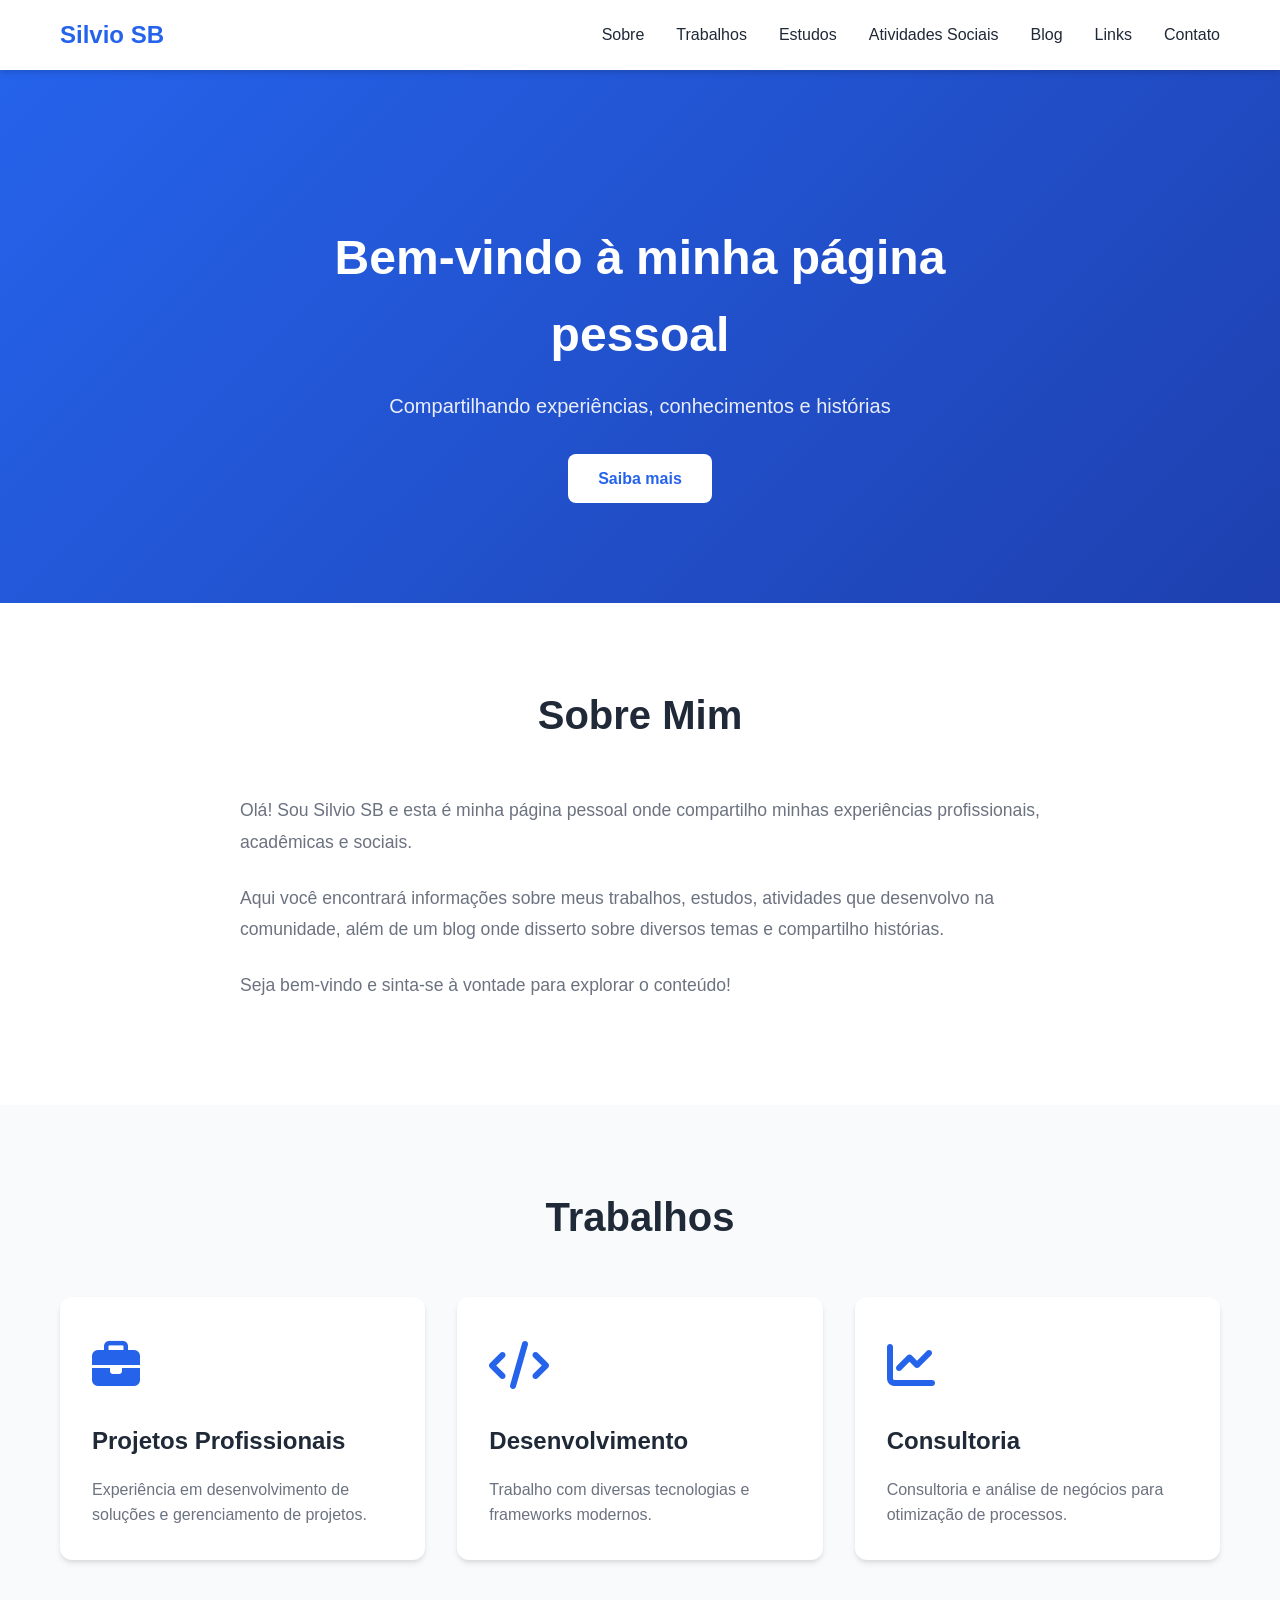
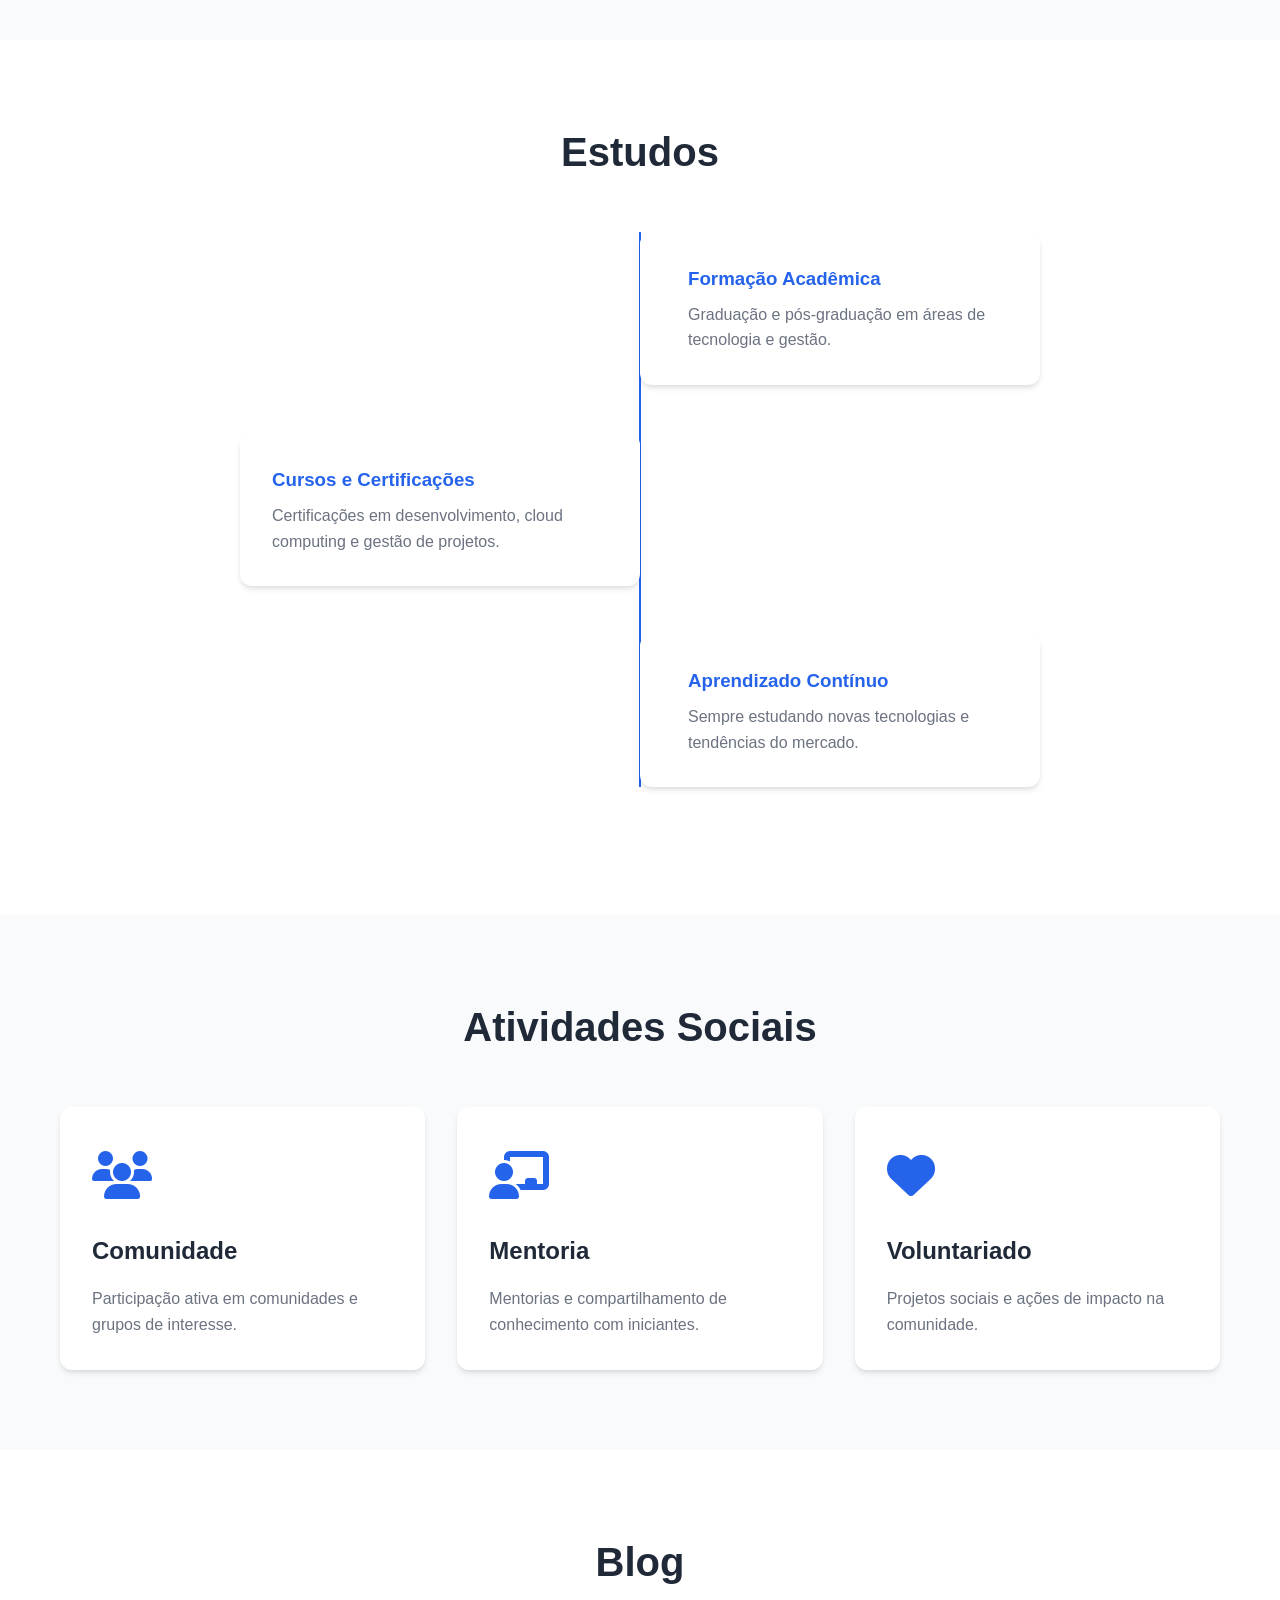
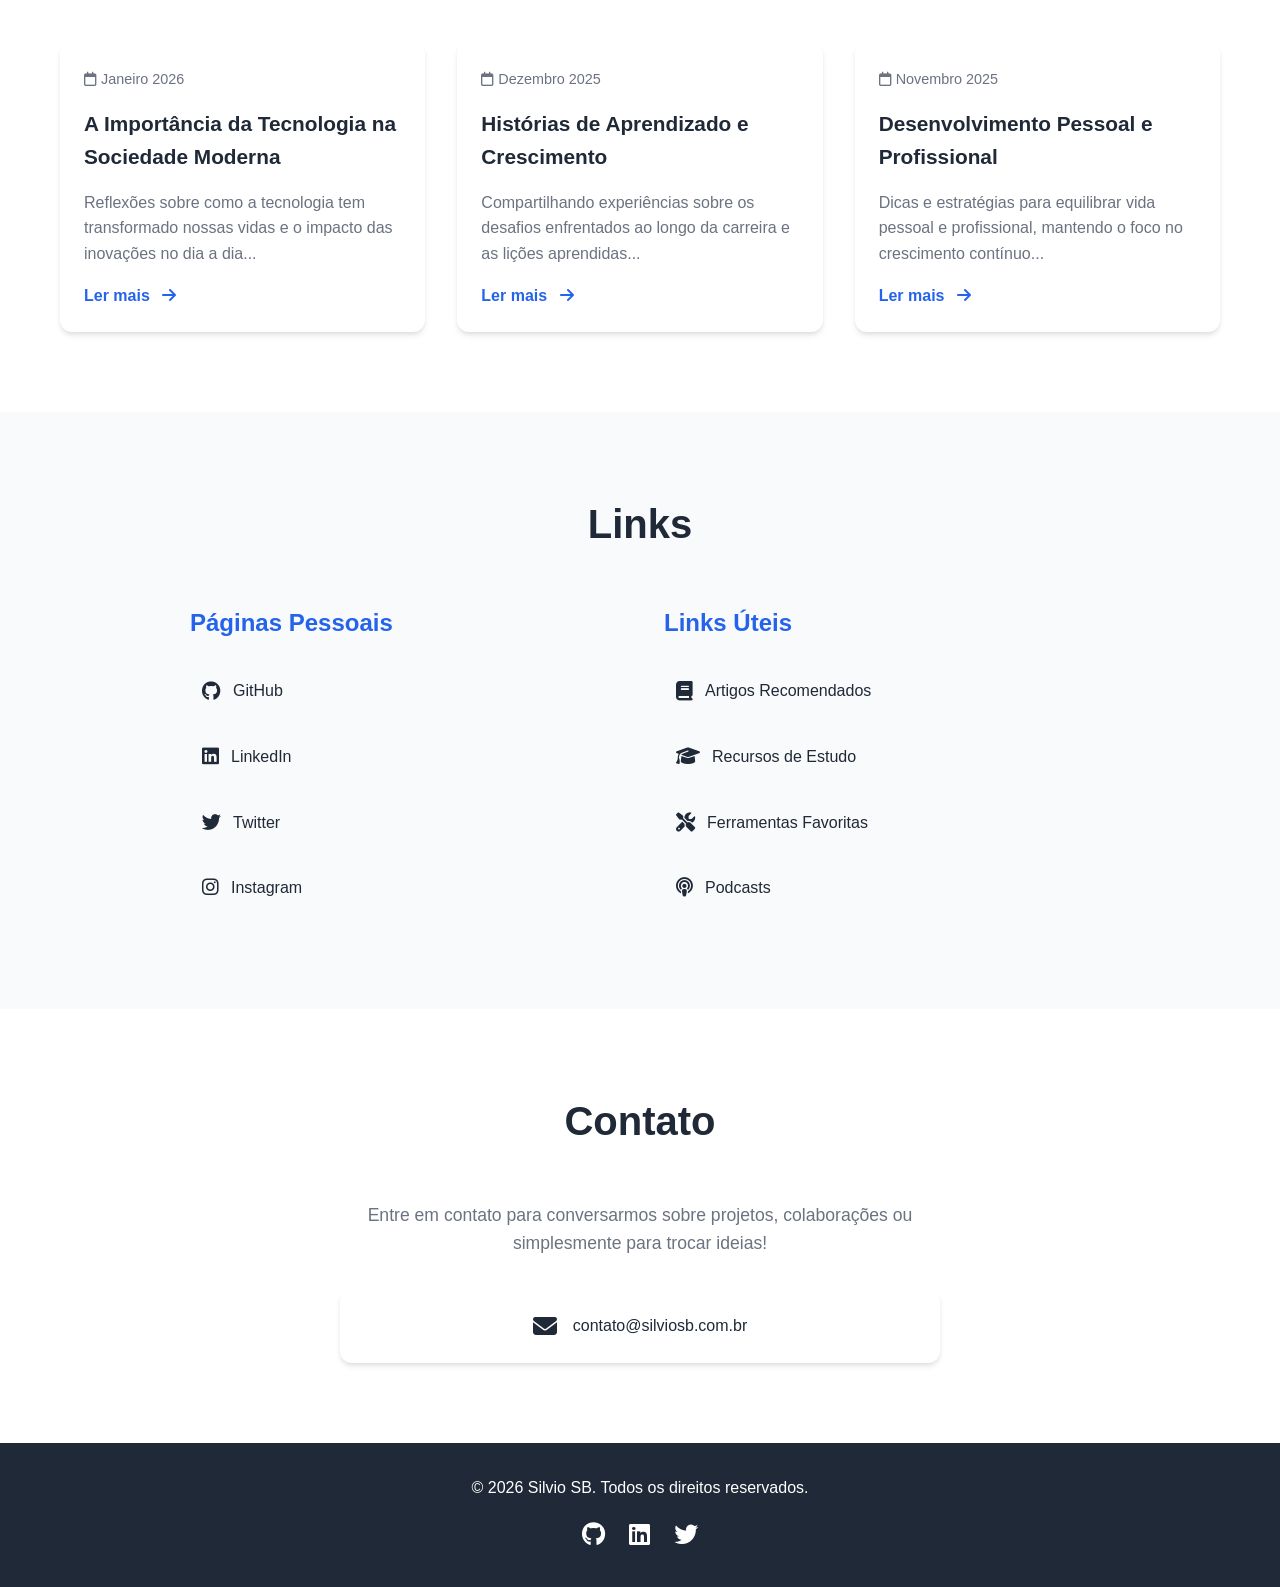
==== index.html @ 18fbdfe6 "Create personal website with blog section Co-authored-by: Silviosb88 <223560048+Silviosb88@users.nor" ====
<!DOCTYPE html>
<html lang="pt-BR">
<head>
    <meta charset="UTF-8">
    <meta name="viewport" content="width=device-width, initial-scale=1.0">
    <meta name="description" content="Página pessoal de Silvio SB - Trabalhos, Estudos, Atividades Sociais e Blog">
    <meta name="author" content="Silvio SB">
    <title>Silvio SB - Página Pessoal</title>
    <link rel="stylesheet" href="styles.css">
    <link rel="stylesheet" href="https://cdnjs.cloudflare.com/ajax/libs/font-awesome/6.4.0/css/all.min.css">
</head>
<body>
    <!-- Navigation -->
    <nav class="navbar">
        <div class="nav-container">
            <a href="#" class="nav-logo">Silvio SB</a>
            <ul class="nav-menu">
                <li class="nav-item"><a href="#sobre" class="nav-link">Sobre</a></li>
                <li class="nav-item"><a href="#trabalhos" class="nav-link">Trabalhos</a></li>
                <li class="nav-item"><a href="#estudos" class="nav-link">Estudos</a></li>
                <li class="nav-item"><a href="#atividades" class="nav-link">Atividades Sociais</a></li>
                <li class="nav-item"><a href="#blog" class="nav-link">Blog</a></li>
                <li class="nav-item"><a href="#links" class="nav-link">Links</a></li>
                <li class="nav-item"><a href="#contato" class="nav-link">Contato</a></li>
            </ul>
            <div class="hamburger">
                <span class="bar"></span>
                <span class="bar"></span>
                <span class="bar"></span>
            </div>
        </div>
    </nav>

    <!-- Hero Section -->
    <section class="hero">
        <div class="hero-content">
            <h1 class="hero-title">Bem-vindo à minha página pessoal</h1>
            <p class="hero-subtitle">Compartilhando experiências, conhecimentos e histórias</p>
            <a href="#sobre" class="btn-primary">Saiba mais</a>
        </div>
    </section>

    <!-- About Section -->
    <section id="sobre" class="section">
        <div class="container">
            <h2 class="section-title">Sobre Mim</h2>
            <div class="about-content">
                <div class="about-text">
                    <p>Olá! Sou Silvio SB e esta é minha página pessoal onde compartilho minhas experiências profissionais, acadêmicas e sociais.</p>
                    <p>Aqui você encontrará informações sobre meus trabalhos, estudos, atividades que desenvolvo na comunidade, além de um blog onde disserto sobre diversos temas e compartilho histórias.</p>
                    <p>Seja bem-vindo e sinta-se à vontade para explorar o conteúdo!</p>
                </div>
            </div>
        </div>
    </section>

    <!-- Work Section -->
    <section id="trabalhos" class="section section-alt">
        <div class="container">
            <h2 class="section-title">Trabalhos</h2>
            <div class="cards-grid">
                <div class="card">
                    <div class="card-icon">
                        <i class="fas fa-briefcase"></i>
                    </div>
                    <h3 class="card-title">Projetos Profissionais</h3>
                    <p class="card-text">Experiência em desenvolvimento de soluções e gerenciamento de projetos.</p>
                </div>
                <div class="card">
                    <div class="card-icon">
                        <i class="fas fa-code"></i>
                    </div>
                    <h3 class="card-title">Desenvolvimento</h3>
                    <p class="card-text">Trabalho com diversas tecnologias e frameworks modernos.</p>
                </div>
                <div class="card">
                    <div class="card-icon">
                        <i class="fas fa-chart-line"></i>
                    </div>
                    <h3 class="card-title">Consultoria</h3>
                    <p class="card-text">Consultoria e análise de negócios para otimização de processos.</p>
                </div>
            </div>
        </div>
    </section>

    <!-- Studies Section -->
    <section id="estudos" class="section">
        <div class="container">
            <h2 class="section-title">Estudos</h2>
            <div class="timeline">
                <div class="timeline-item">
                    <div class="timeline-content">
                        <h3>Formação Acadêmica</h3>
                        <p>Graduação e pós-graduação em áreas de tecnologia e gestão.</p>
                    </div>
                </div>
                <div class="timeline-item">
                    <div class="timeline-content">
                        <h3>Cursos e Certificações</h3>
                        <p>Certificações em desenvolvimento, cloud computing e gestão de projetos.</p>
                    </div>
                </div>
                <div class="timeline-item">
                    <div class="timeline-content">
                        <h3>Aprendizado Contínuo</h3>
                        <p>Sempre estudando novas tecnologias e tendências do mercado.</p>
                    </div>
                </div>
            </div>
        </div>
    </section>

    <!-- Social Activities Section -->
    <section id="atividades" class="section section-alt">
        <div class="container">
            <h2 class="section-title">Atividades Sociais</h2>
            <div class="cards-grid">
                <div class="card">
                    <div class="card-icon">
                        <i class="fas fa-users"></i>
                    </div>
                    <h3 class="card-title">Comunidade</h3>
                    <p class="card-text">Participação ativa em comunidades e grupos de interesse.</p>
                </div>
                <div class="card">
                    <div class="card-icon">
                        <i class="fas fa-chalkboard-teacher"></i>
                    </div>
                    <h3 class="card-title">Mentoria</h3>
                    <p class="card-text">Mentorias e compartilhamento de conhecimento com iniciantes.</p>
                </div>
                <div class="card">
                    <div class="card-icon">
                        <i class="fas fa-heart"></i>
                    </div>
                    <h3 class="card-title">Voluntariado</h3>
                    <p class="card-text">Projetos sociais e ações de impacto na comunidade.</p>
                </div>
            </div>
        </div>
    </section>

    <!-- Blog Section -->
    <section id="blog" class="section">
        <div class="container">
            <h2 class="section-title">Blog</h2>
            <div class="blog-grid">
                <article class="blog-card">
                    <div class="blog-card-header">
                        <span class="blog-date"><i class="far fa-calendar"></i> Janeiro 2026</span>
                    </div>
                    <h3 class="blog-card-title">A Importância da Tecnologia na Sociedade Moderna</h3>
                    <p class="blog-card-excerpt">Reflexões sobre como a tecnologia tem transformado nossas vidas e o impacto das inovações no dia a dia...</p>
                    <a href="#" class="blog-read-more">Ler mais <i class="fas fa-arrow-right"></i></a>
                </article>
                <article class="blog-card">
                    <div class="blog-card-header">
                        <span class="blog-date"><i class="far fa-calendar"></i> Dezembro 2025</span>
                    </div>
                    <h3 class="blog-card-title">Histórias de Aprendizado e Crescimento</h3>
                    <p class="blog-card-excerpt">Compartilhando experiências sobre os desafios enfrentados ao longo da carreira e as lições aprendidas...</p>
                    <a href="#" class="blog-read-more">Ler mais <i class="fas fa-arrow-right"></i></a>
                </article>
                <article class="blog-card">
                    <div class="blog-card-header">
                        <span class="blog-date"><i class="far fa-calendar"></i> Novembro 2025</span>
                    </div>
                    <h3 class="blog-card-title">Desenvolvimento Pessoal e Profissional</h3>
                    <p class="blog-card-excerpt">Dicas e estratégias para equilibrar vida pessoal e profissional, mantendo o foco no crescimento contínuo...</p>
                    <a href="#" class="blog-read-more">Ler mais <i class="fas fa-arrow-right"></i></a>
                </article>
            </div>
        </div>
    </section>

    <!-- Links Section -->
    <section id="links" class="section section-alt">
        <div class="container">
            <h2 class="section-title">Links</h2>
            <div class="links-container">
                <div class="links-group">
                    <h3 class="links-group-title">Páginas Pessoais</h3>
                    <ul class="links-list">
                        <li><a href="#" target="_blank"><i class="fab fa-github"></i> GitHub</a></li>
                        <li><a href="#" target="_blank"><i class="fab fa-linkedin"></i> LinkedIn</a></li>
                        <li><a href="#" target="_blank"><i class="fab fa-twitter"></i> Twitter</a></li>
                        <li><a href="#" target="_blank"><i class="fab fa-instagram"></i> Instagram</a></li>
                    </ul>
                </div>
                <div class="links-group">
                    <h3 class="links-group-title">Links Úteis</h3>
                    <ul class="links-list">
                        <li><a href="#" target="_blank"><i class="fas fa-book"></i> Artigos Recomendados</a></li>
                        <li><a href="#" target="_blank"><i class="fas fa-graduation-cap"></i> Recursos de Estudo</a></li>
                        <li><a href="#" target="_blank"><i class="fas fa-tools"></i> Ferramentas Favoritas</a></li>
                        <li><a href="#" target="_blank"><i class="fas fa-podcast"></i> Podcasts</a></li>
                    </ul>
                </div>
            </div>
        </div>
    </section>

    <!-- Contact Section -->
    <section id="contato" class="section">
        <div class="container">
            <h2 class="section-title">Contato</h2>
            <div class="contact-content">
                <p>Entre em contato para conversarmos sobre projetos, colaborações ou simplesmente para trocar ideias!</p>
                <div class="contact-methods">
                    <a href="mailto:contato@silviosb.com.br" class="contact-method">
                        <i class="fas fa-envelope"></i>
                        <span>contato@silviosb.com.br</span>
                    </a>
                </div>
            </div>
        </div>
    </section>

    <!-- Footer -->
    <footer class="footer">
        <div class="container">
            <div class="footer-content">
                <p>&copy; 2026 Silvio SB. Todos os direitos reservados.</p>
                <div class="social-links">
                    <a href="#" aria-label="GitHub"><i class="fab fa-github"></i></a>
                    <a href="#" aria-label="LinkedIn"><i class="fab fa-linkedin"></i></a>
                    <a href="#" aria-label="Twitter"><i class="fab fa-twitter"></i></a>
                </div>
            </div>
        </div>
    </footer>

    <script src="script.js"></script>
</body>
</html>
---- styles.css ----
/* Reset and Base Styles */
* {
    margin: 0;
    padding: 0;
    box-sizing: border-box;
}

:root {
    --primary-color: #2563eb;
    --secondary-color: #1e40af;
    --text-color: #1f2937;
    --text-light: #6b7280;
    --bg-color: #ffffff;
    --bg-alt: #f9fafb;
    --border-color: #e5e7eb;
    --shadow: 0 4px 6px -1px rgba(0, 0, 0, 0.1), 0 2px 4px -1px rgba(0, 0, 0, 0.06);
    --shadow-lg: 0 10px 15px -3px rgba(0, 0, 0, 0.1), 0 4px 6px -2px rgba(0, 0, 0, 0.05);
}

html {
    scroll-behavior: smooth;
}

body {
    font-family: -apple-system, BlinkMacSystemFont, 'Segoe UI', Roboto, 'Helvetica Neue', Arial, sans-serif;
    line-height: 1.6;
    color: var(--text-color);
    background-color: var(--bg-color);
}

.container {
    max-width: 1200px;
    margin: 0 auto;
    padding: 0 20px;
}

/* Navigation */
.navbar {
    background-color: var(--bg-color);
    box-shadow: var(--shadow);
    position: fixed;
    width: 100%;
    top: 0;
    z-index: 1000;
}

.nav-container {
    max-width: 1200px;
    margin: 0 auto;
    padding: 0 20px;
    display: flex;
    justify-content: space-between;
    align-items: center;
    height: 70px;
}

.nav-logo {
    font-size: 1.5rem;
    font-weight: bold;
    color: var(--primary-color);
    text-decoration: none;
}

.nav-menu {
    display: flex;
    list-style: none;
    gap: 2rem;
}

.nav-link {
    color: var(--text-color);
    text-decoration: none;
    font-weight: 500;
    transition: color 0.3s ease;
}

.nav-link:hover {
    color: var(--primary-color);
}

.hamburger {
    display: none;
    flex-direction: column;
    cursor: pointer;
}

.bar {
    width: 25px;
    height: 3px;
    background-color: var(--text-color);
    margin: 3px 0;
    transition: 0.3s;
}

/* Hero Section */
.hero {
    background: linear-gradient(135deg, var(--primary-color) 0%, var(--secondary-color) 100%);
    color: white;
    padding: 150px 20px 100px;
    text-align: center;
    margin-top: 70px;
}

.hero-content {
    max-width: 800px;
    margin: 0 auto;
}

.hero-title {
    font-size: 3rem;
    margin-bottom: 1rem;
    font-weight: 700;
}

.hero-subtitle {
    font-size: 1.25rem;
    margin-bottom: 2rem;
    opacity: 0.9;
}

.btn-primary {
    display: inline-block;
    padding: 12px 30px;
    background-color: white;
    color: var(--primary-color);
    text-decoration: none;
    border-radius: 8px;
    font-weight: 600;
    transition: transform 0.3s ease, box-shadow 0.3s ease;
}

.btn-primary:hover {
    transform: translateY(-2px);
    box-shadow: var(--shadow-lg);
}

/* Section Styles */
.section {
    padding: 80px 20px;
}

.section-alt {
    background-color: var(--bg-alt);
}

.section-title {
    font-size: 2.5rem;
    text-align: center;
    margin-bottom: 3rem;
    color: var(--text-color);
}

/* About Section */
.about-content {
    max-width: 800px;
    margin: 0 auto;
}

.about-text p {
    font-size: 1.1rem;
    margin-bottom: 1.5rem;
    line-height: 1.8;
    color: var(--text-light);
}

/* Cards Grid */
.cards-grid {
    display: grid;
    grid-template-columns: repeat(auto-fit, minmax(300px, 1fr));
    gap: 2rem;
    margin-top: 2rem;
}

.card {
    background: white;
    padding: 2rem;
    border-radius: 12px;
    box-shadow: var(--shadow);
    transition: transform 0.3s ease, box-shadow 0.3s ease;
}

.card:hover {
    transform: translateY(-5px);
    box-shadow: var(--shadow-lg);
}

.card-icon {
    font-size: 3rem;
    color: var(--primary-color);
    margin-bottom: 1rem;
}

.card-title {
    font-size: 1.5rem;
    margin-bottom: 1rem;
    color: var(--text-color);
}

.card-text {
    color: var(--text-light);
    line-height: 1.6;
}

/* Timeline */
.timeline {
    max-width: 800px;
    margin: 0 auto;
    position: relative;
}

.timeline::before {
    content: '';
    position: absolute;
    left: 50%;
    transform: translateX(-50%);
    width: 2px;
    height: 100%;
    background-color: var(--primary-color);
}

.timeline-item {
    margin-bottom: 3rem;
    position: relative;
}

.timeline-content {
    background: white;
    padding: 2rem;
    border-radius: 12px;
    box-shadow: var(--shadow);
    margin-left: 50%;
    padding-left: 3rem;
}

.timeline-item:nth-child(even) .timeline-content {
    margin-left: 0;
    margin-right: 50%;
    padding-left: 2rem;
    padding-right: 3rem;
}

.timeline-content h3 {
    color: var(--primary-color);
    margin-bottom: 0.5rem;
}

.timeline-content p {
    color: var(--text-light);
}

/* Blog Section */
.blog-grid {
    display: grid;
    grid-template-columns: repeat(auto-fit, minmax(320px, 1fr));
    gap: 2rem;
    margin-top: 2rem;
}

.blog-card {
    background: white;
    border-radius: 12px;
    box-shadow: var(--shadow);
    overflow: hidden;
    transition: transform 0.3s ease, box-shadow 0.3s ease;
}

.blog-card:hover {
    transform: translateY(-5px);
    box-shadow: var(--shadow-lg);
}

.blog-card-header {
    padding: 1.5rem 1.5rem 0;
}

.blog-date {
    color: var(--text-light);
    font-size: 0.9rem;
}

.blog-card-title {
    padding: 1rem 1.5rem 0;
    color: var(--text-color);
    font-size: 1.3rem;
}

.blog-card-excerpt {
    padding: 1rem 1.5rem;
    color: var(--text-light);
    line-height: 1.6;
}

.blog-read-more {
    display: inline-block;
    padding: 0 1.5rem 1.5rem;
    color: var(--primary-color);
    text-decoration: none;
    font-weight: 600;
    transition: gap 0.3s ease;
}

.blog-read-more:hover {
    gap: 0.5rem;
}

.blog-read-more i {
    margin-left: 0.5rem;
    transition: margin-left 0.3s ease;
}

.blog-read-more:hover i {
    margin-left: 1rem;
}

/* Links Section */
.links-container {
    display: grid;
    grid-template-columns: repeat(auto-fit, minmax(300px, 1fr));
    gap: 3rem;
    max-width: 900px;
    margin: 0 auto;
}

.links-group-title {
    color: var(--primary-color);
    margin-bottom: 1.5rem;
    font-size: 1.5rem;
}

.links-list {
    list-style: none;
}

.links-list li {
    margin-bottom: 1rem;
}

.links-list a {
    color: var(--text-color);
    text-decoration: none;
    display: flex;
    align-items: center;
    gap: 0.75rem;
    padding: 0.75rem;
    border-radius: 8px;
    transition: background-color 0.3s ease, color 0.3s ease;
}

.links-list a:hover {
    background-color: var(--bg-alt);
    color: var(--primary-color);
}

.links-list i {
    font-size: 1.2rem;
}

/* Contact Section */
.contact-content {
    max-width: 600px;
    margin: 0 auto;
    text-align: center;
}

.contact-content p {
    font-size: 1.1rem;
    color: var(--text-light);
    margin-bottom: 2rem;
}

.contact-methods {
    display: flex;
    flex-direction: column;
    gap: 1rem;
}

.contact-method {
    display: flex;
    align-items: center;
    justify-content: center;
    gap: 1rem;
    padding: 1.5rem;
    background: white;
    border-radius: 12px;
    box-shadow: var(--shadow);
    text-decoration: none;
    color: var(--text-color);
    transition: transform 0.3s ease, box-shadow 0.3s ease;
}

.contact-method:hover {
    transform: translateY(-3px);
    box-shadow: var(--shadow-lg);
    color: var(--primary-color);
}

.contact-method i {
    font-size: 1.5rem;
}

/* Footer */
.footer {
    background-color: var(--text-color);
    color: white;
    padding: 2rem 20px;
    text-align: center;
}

.footer-content {
    max-width: 1200px;
    margin: 0 auto;
}

.footer-content p {
    margin-bottom: 1rem;
}

.social-links {
    display: flex;
    justify-content: center;
    gap: 1.5rem;
}

.social-links a {
    color: white;
    font-size: 1.5rem;
    transition: color 0.3s ease, transform 0.3s ease;
}

.social-links a:hover {
    color: var(--primary-color);
    transform: scale(1.2);
}

/* Responsive Design */
@media (max-width: 768px) {
    .hamburger {
        display: flex;
    }

    .nav-menu {
        position: fixed;
        left: -100%;
        top: 70px;
        flex-direction: column;
        background-color: var(--bg-color);
        width: 100%;
        text-align: center;
        transition: 0.3s;
        box-shadow: var(--shadow);
        padding: 2rem 0;
    }

    .nav-menu.active {
        left: 0;
    }

    .hero-title {
        font-size: 2rem;
    }

    .hero-subtitle {
        font-size: 1rem;
    }

    .section-title {
        font-size: 2rem;
    }

    .timeline::before {
        left: 0;
    }

    .timeline-content {
        margin-left: 2rem;
        padding-left: 2rem;
    }

    .timeline-item:nth-child(even) .timeline-content {
        margin-left: 2rem;
        margin-right: 0;
        padding-left: 2rem;
        padding-right: 2rem;
    }

    .cards-grid {
        grid-template-columns: 1fr;
    }

    .blog-grid {
        grid-template-columns: 1fr;
    }
}

@media (max-width: 480px) {
    .hero {
        padding: 120px 20px 80px;
    }

    .section {
        padding: 60px 20px;
    }
}
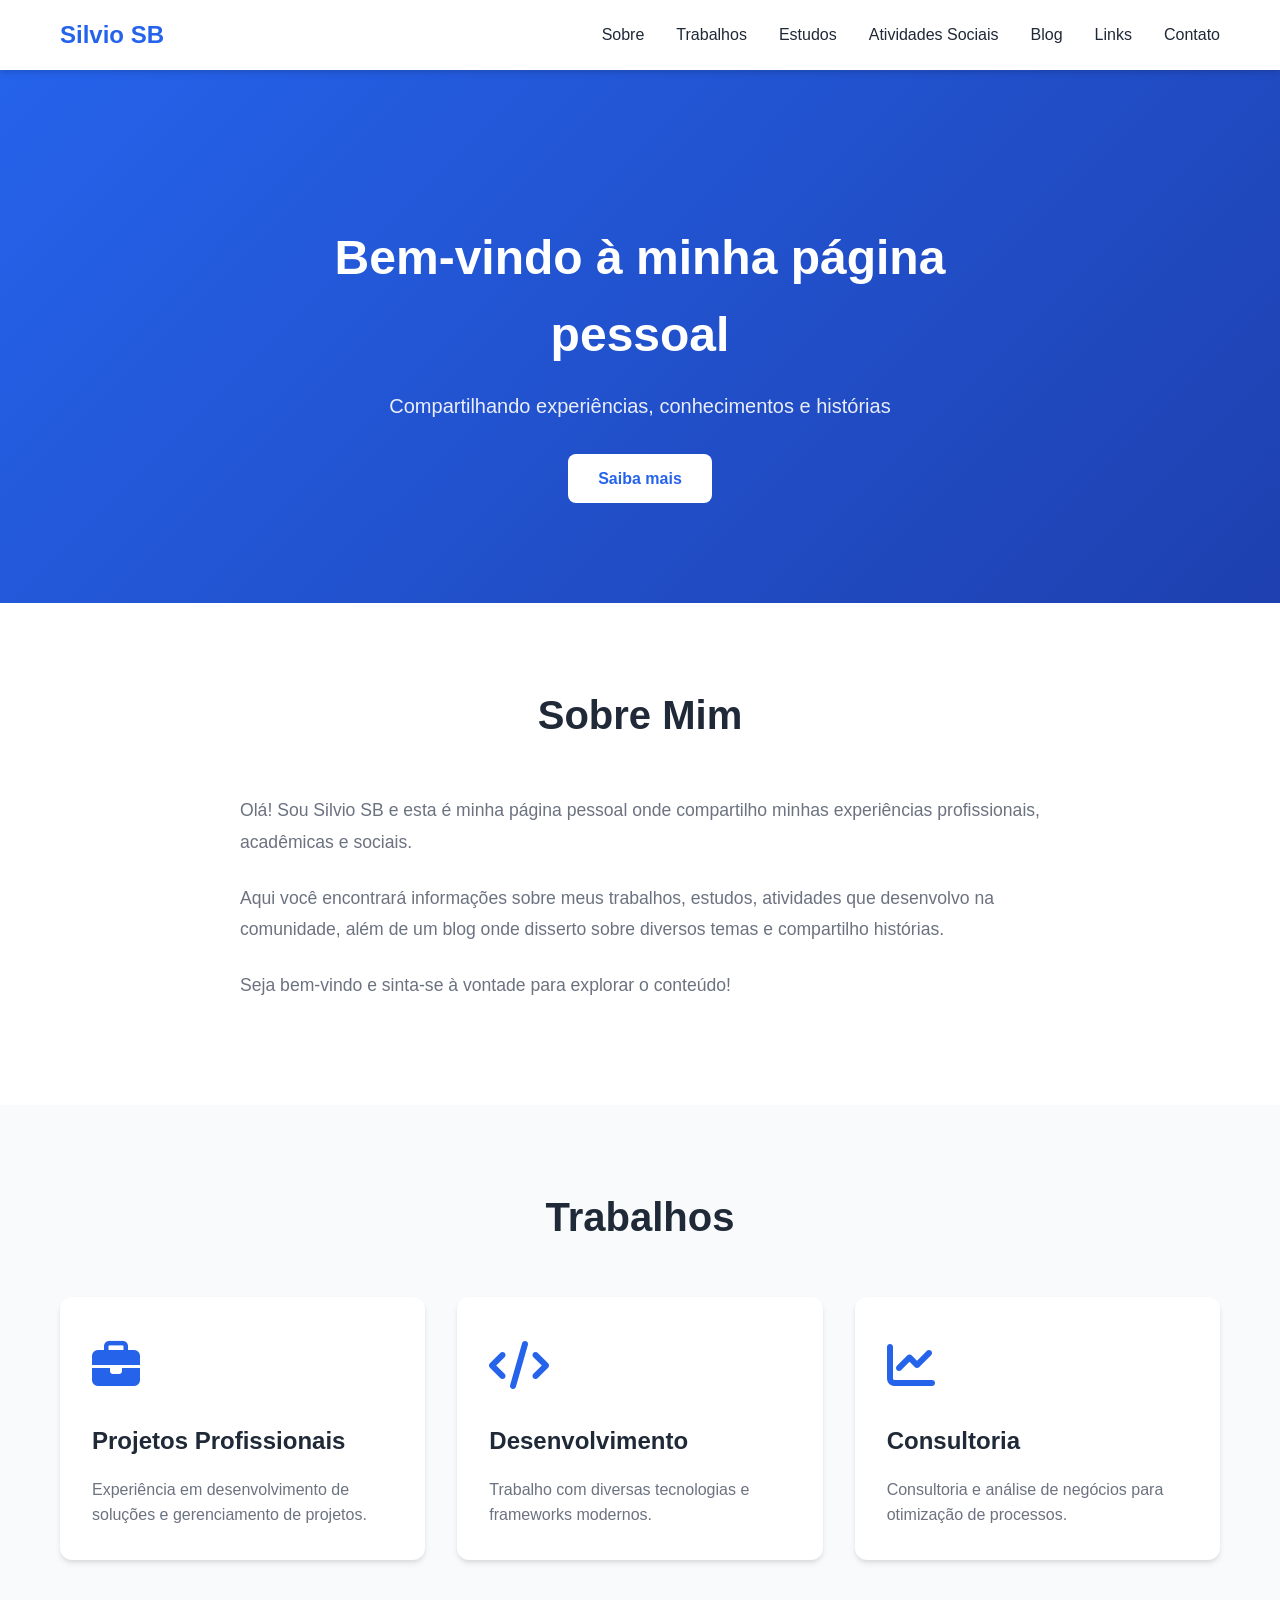
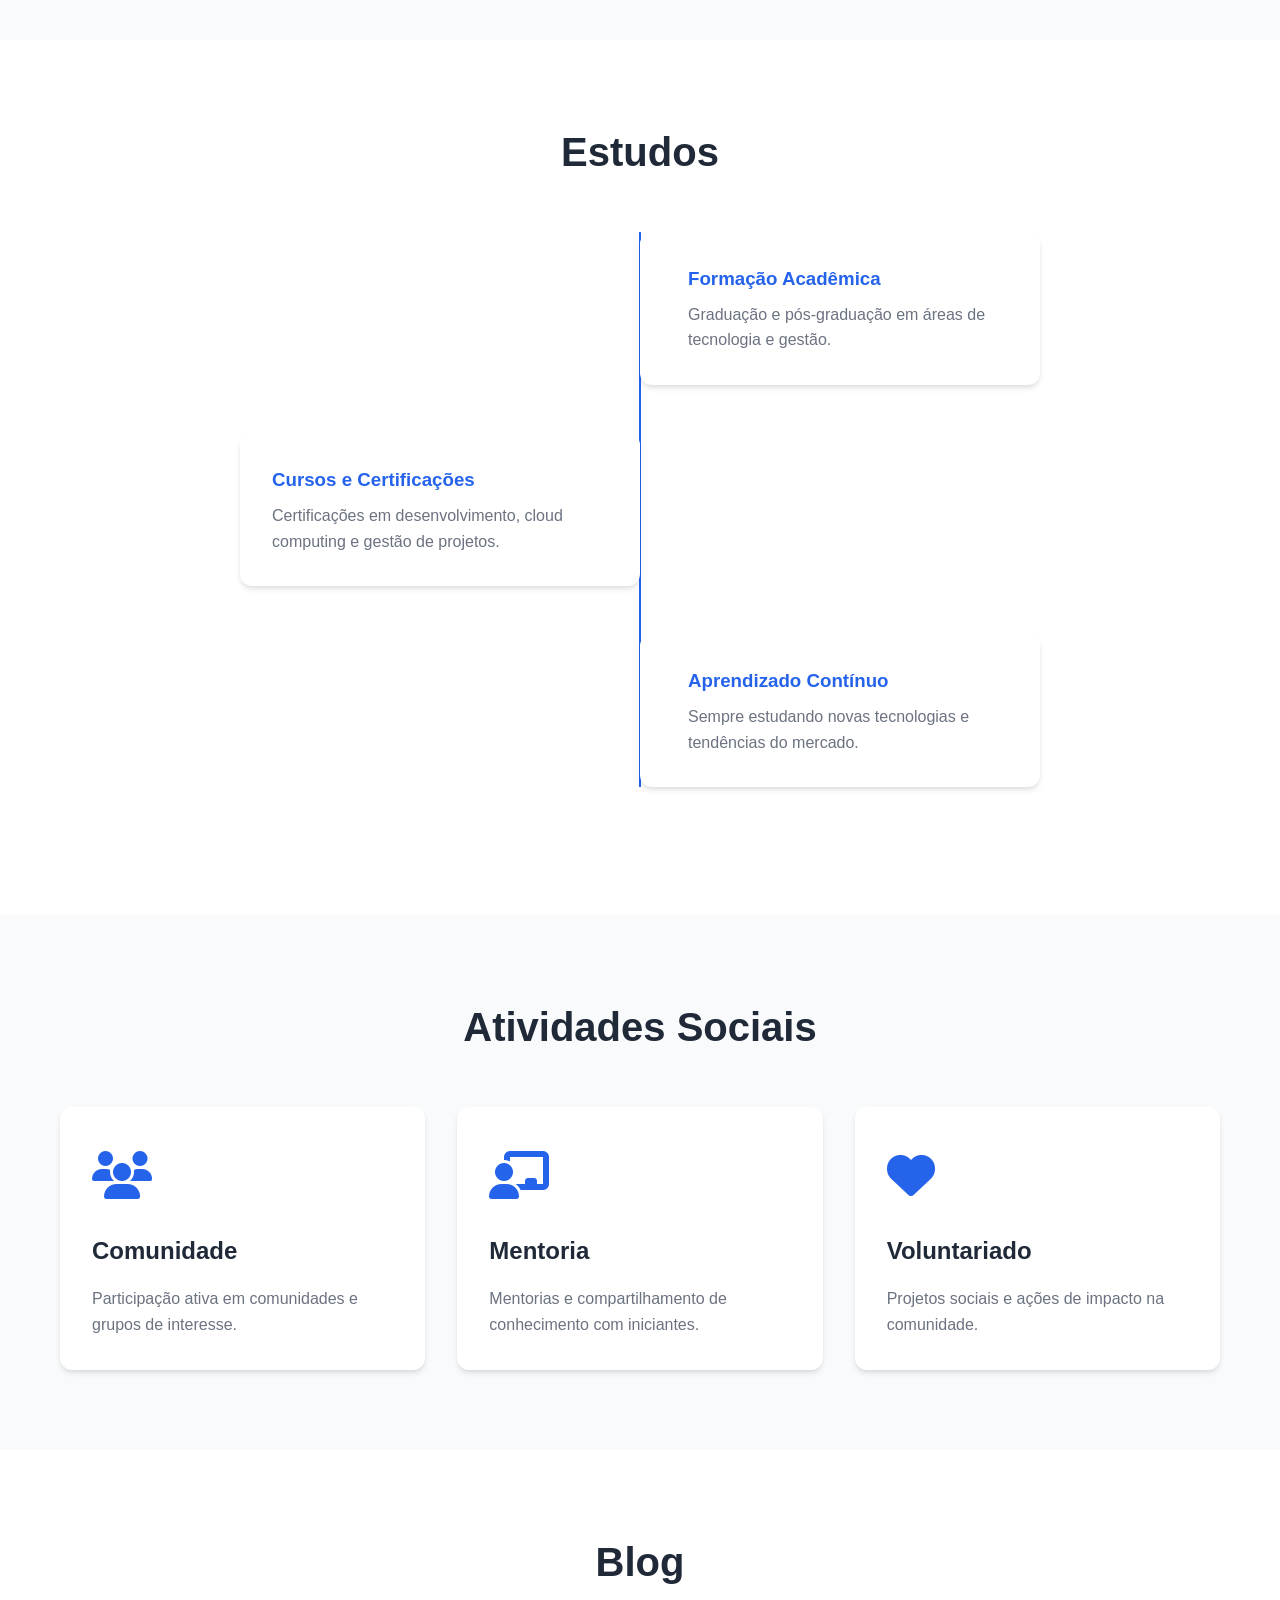
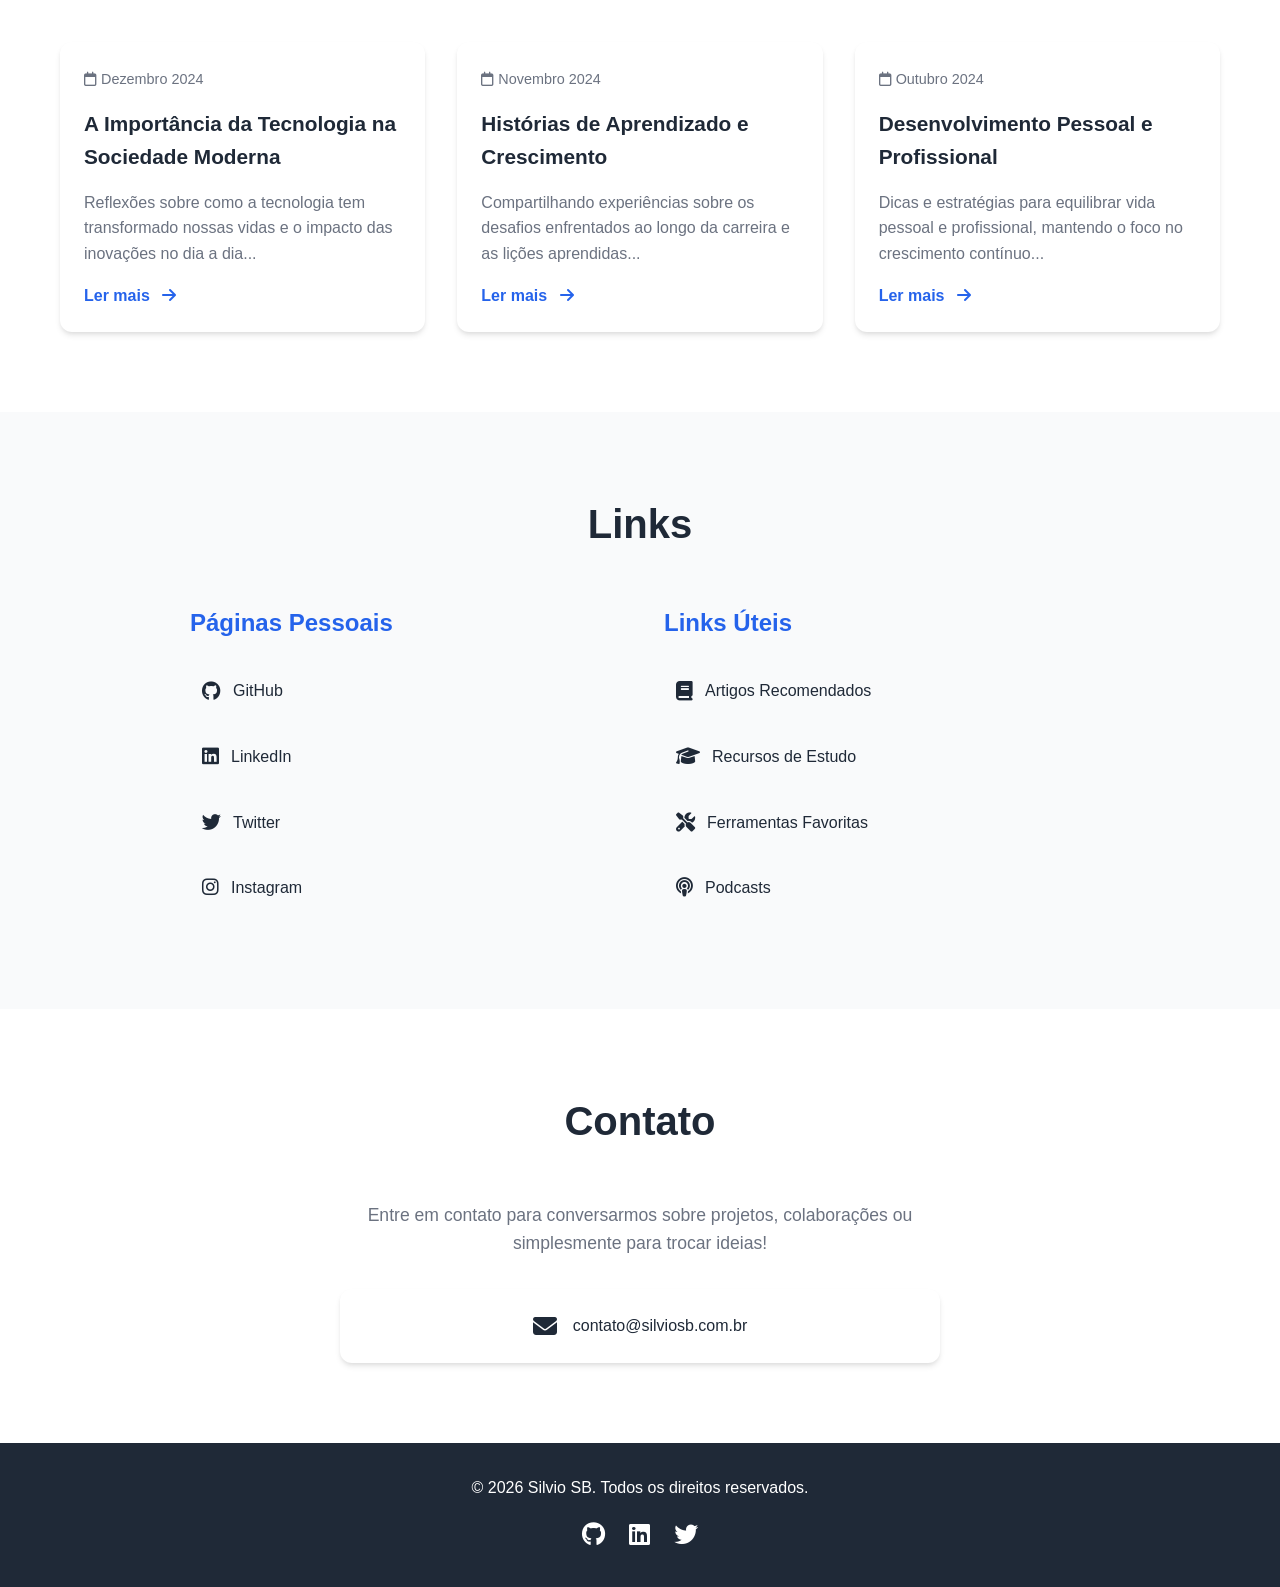
==== commit de7be65f: "Fix code review issues: update dates, year handling, CSS, and license reference Co-authored-by: Silv" ====
--- a/index.html
+++ b/index.html
@@ -148,7 +148,7 @@
             <div class="blog-grid">
                 <article class="blog-card">
                     <div class="blog-card-header">
-                        <span class="blog-date"><i class="far fa-calendar"></i> Janeiro 2026</span>
+                        <span class="blog-date"><i class="far fa-calendar"></i> Dezembro 2024</span>
                     </div>
                     <h3 class="blog-card-title">A Importância da Tecnologia na Sociedade Moderna</h3>
                     <p class="blog-card-excerpt">Reflexões sobre como a tecnologia tem transformado nossas vidas e o impacto das inovações no dia a dia...</p>
@@ -156,7 +156,7 @@
                 </article>
                 <article class="blog-card">
                     <div class="blog-card-header">
-                        <span class="blog-date"><i class="far fa-calendar"></i> Dezembro 2025</span>
+                        <span class="blog-date"><i class="far fa-calendar"></i> Novembro 2024</span>
                     </div>
                     <h3 class="blog-card-title">Histórias de Aprendizado e Crescimento</h3>
                     <p class="blog-card-excerpt">Compartilhando experiências sobre os desafios enfrentados ao longo da carreira e as lições aprendidas...</p>
@@ -164,7 +164,7 @@
                 </article>
                 <article class="blog-card">
                     <div class="blog-card-header">
-                        <span class="blog-date"><i class="far fa-calendar"></i> Novembro 2025</span>
+                        <span class="blog-date"><i class="far fa-calendar"></i> Outubro 2024</span>
                     </div>
                     <h3 class="blog-card-title">Desenvolvimento Pessoal e Profissional</h3>
                     <p class="blog-card-excerpt">Dicas e estratégias para equilibrar vida pessoal e profissional, mantendo o foco no crescimento contínuo...</p>
@@ -221,7 +221,7 @@
     <footer class="footer">
         <div class="container">
             <div class="footer-content">
-                <p>&copy; 2026 Silvio SB. Todos os direitos reservados.</p>
+                <p>&copy; <span id="current-year">2024</span> Silvio SB. Todos os direitos reservados.</p>
                 <div class="social-links">
                     <a href="#" aria-label="GitHub"><i class="fab fa-github"></i></a>
                     <a href="#" aria-label="LinkedIn"><i class="fab fa-linkedin"></i></a>
--- a/styles.css
+++ b/styles.css
@@ -296,11 +296,6 @@
     color: var(--primary-color);
     text-decoration: none;
     font-weight: 600;
-    transition: gap 0.3s ease;
-}
-
-.blog-read-more:hover {
-    gap: 0.5rem;
 }
 
 .blog-read-more i {
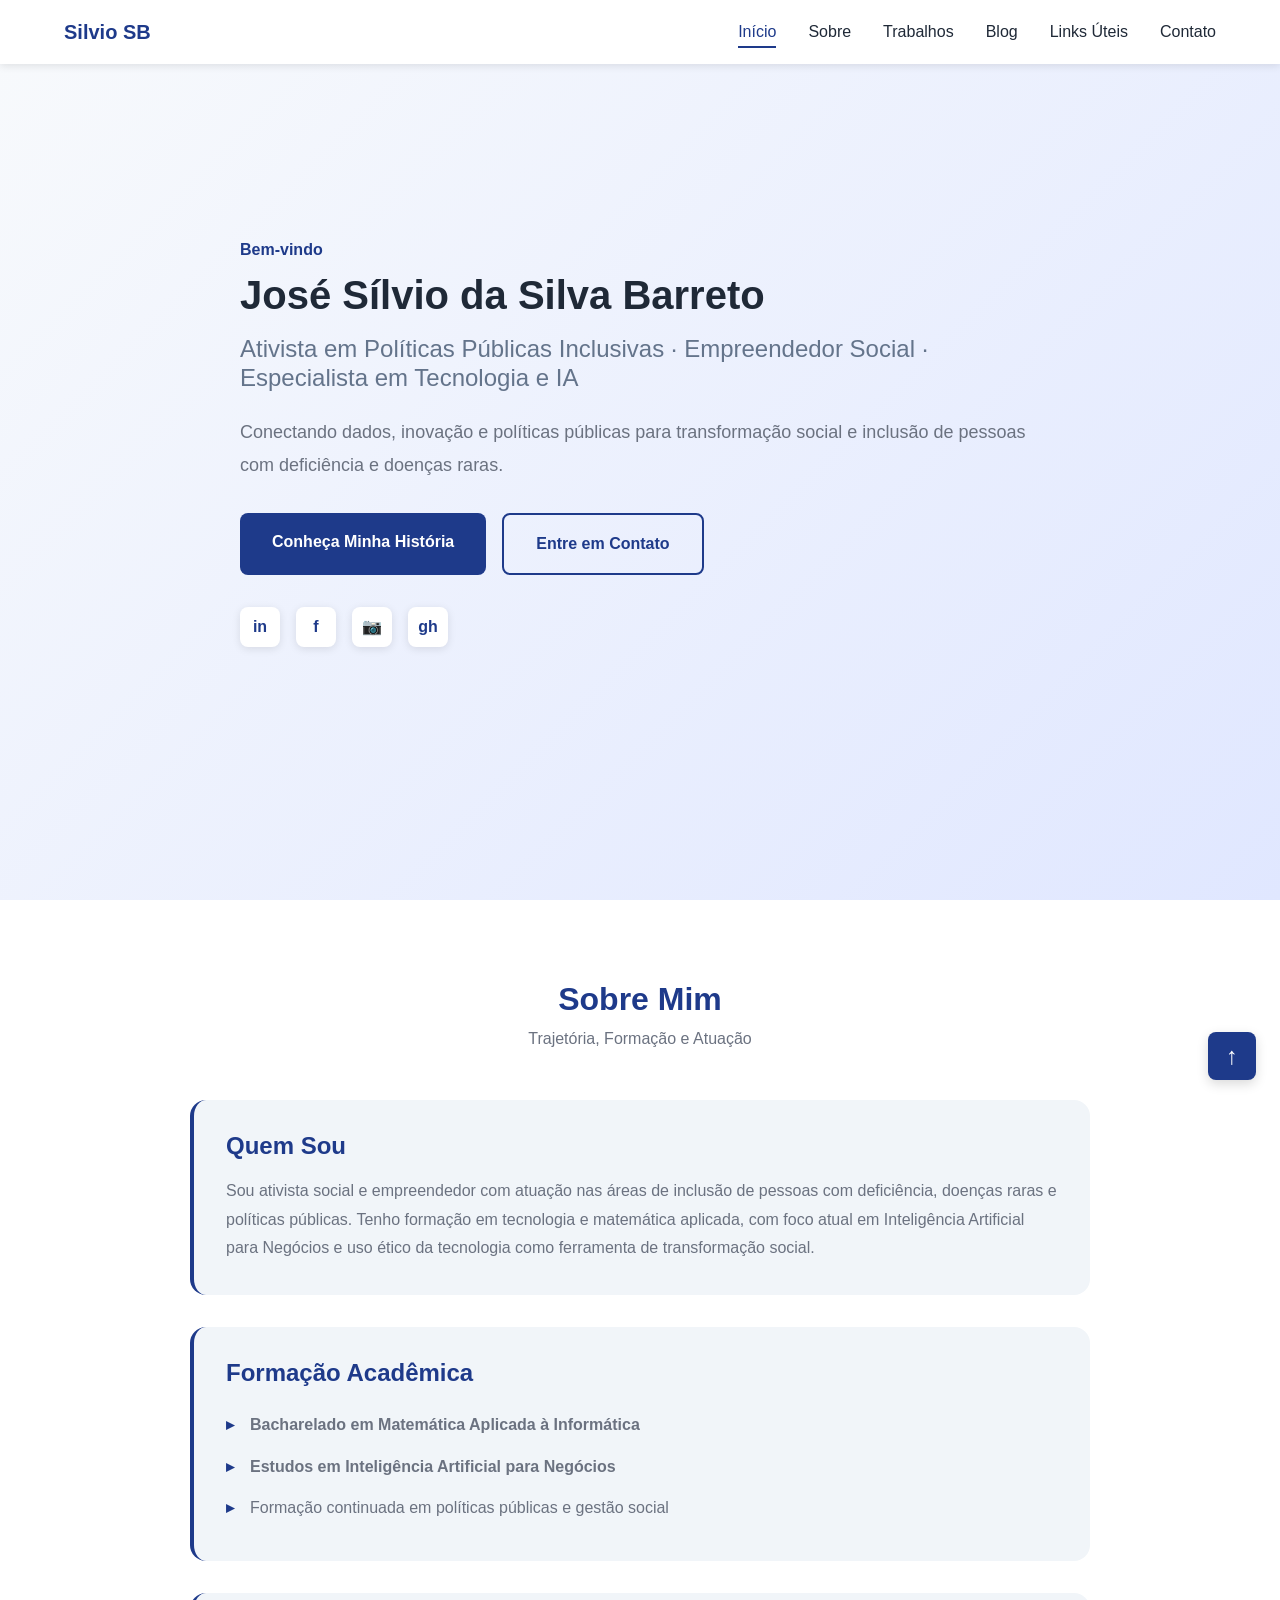
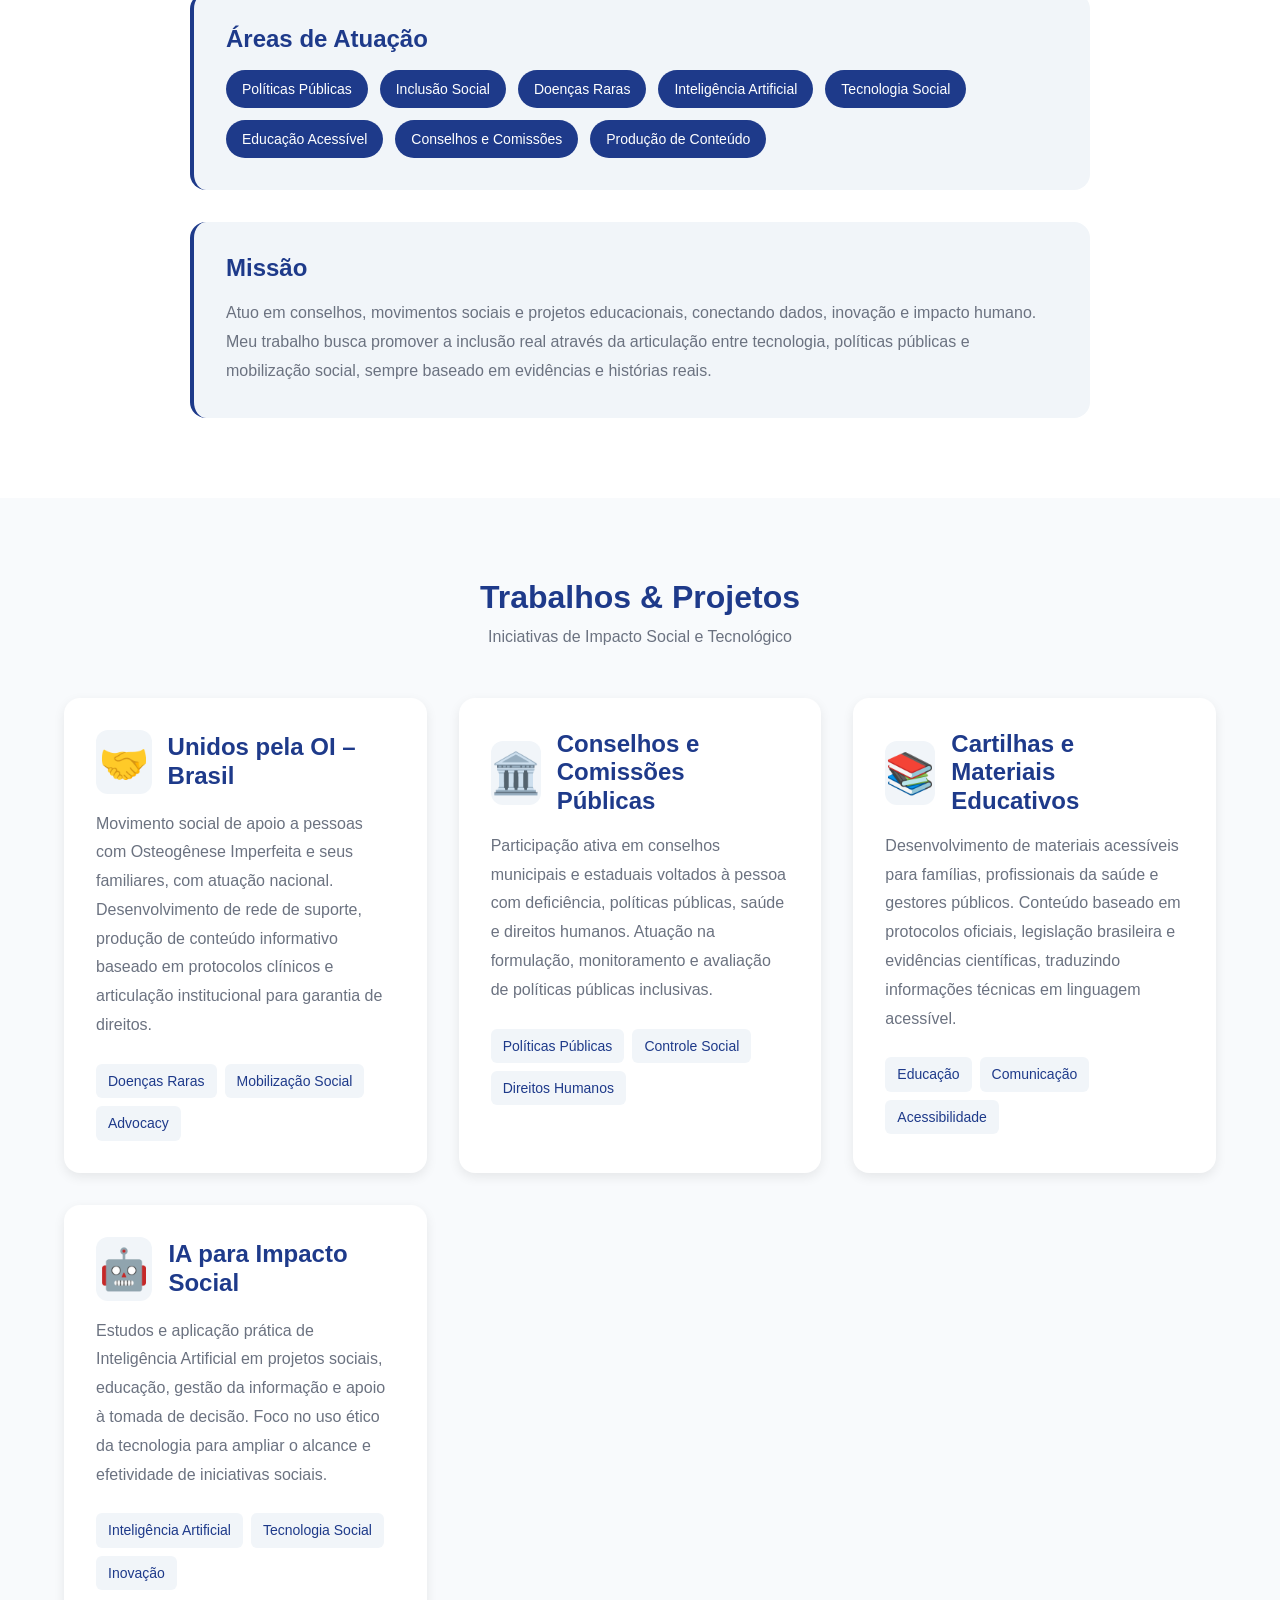
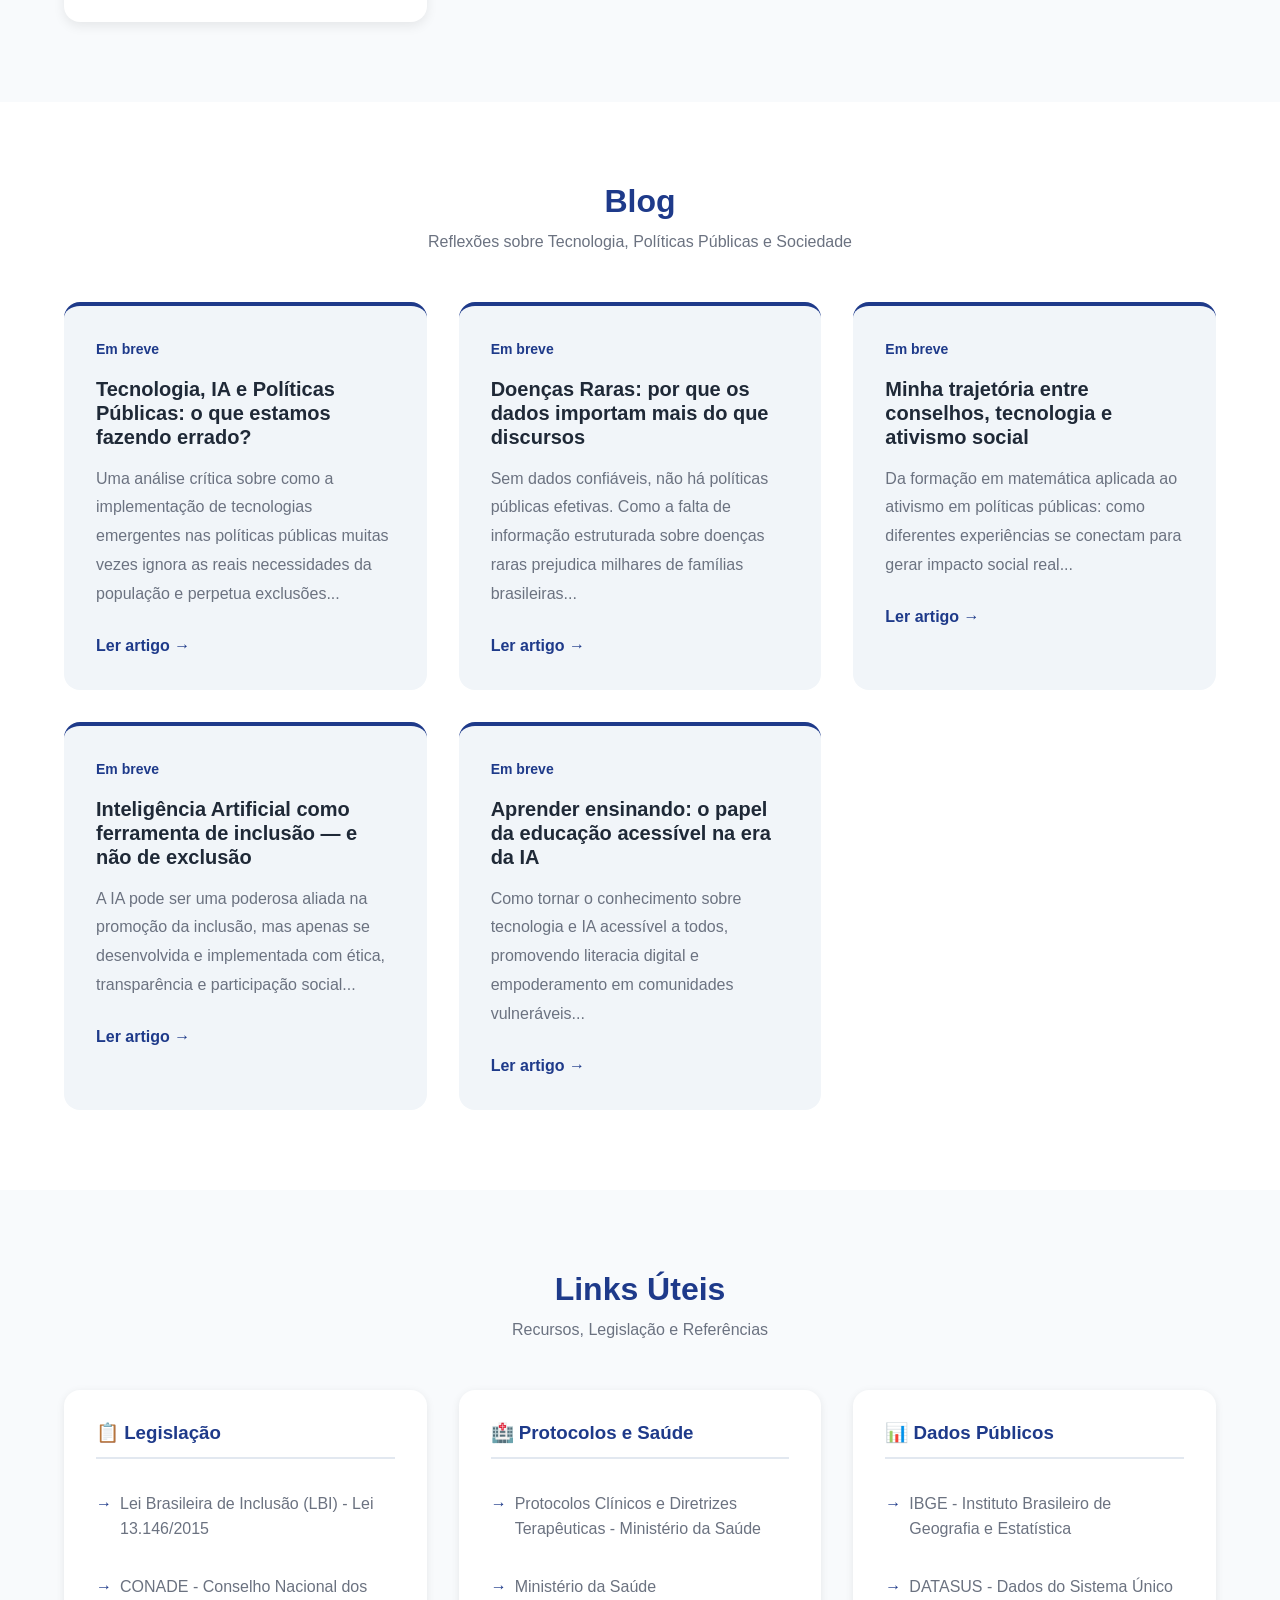
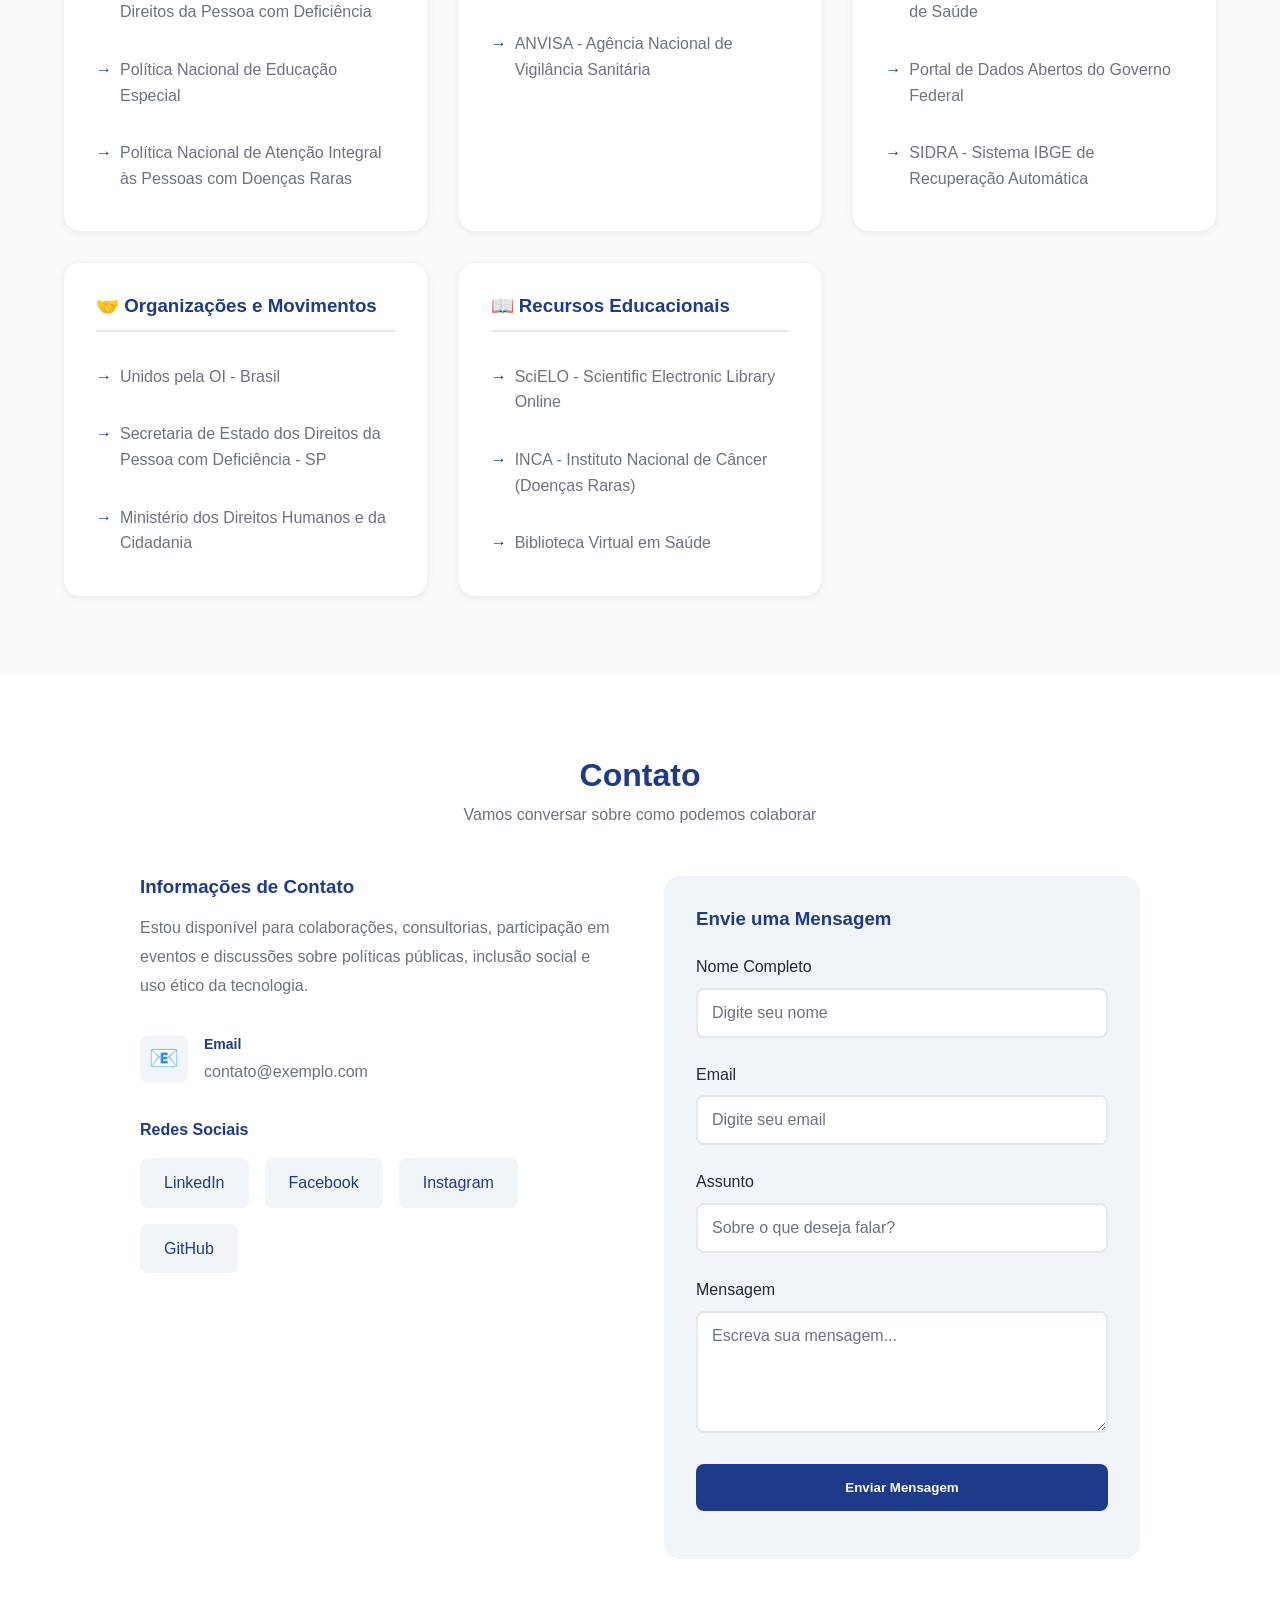
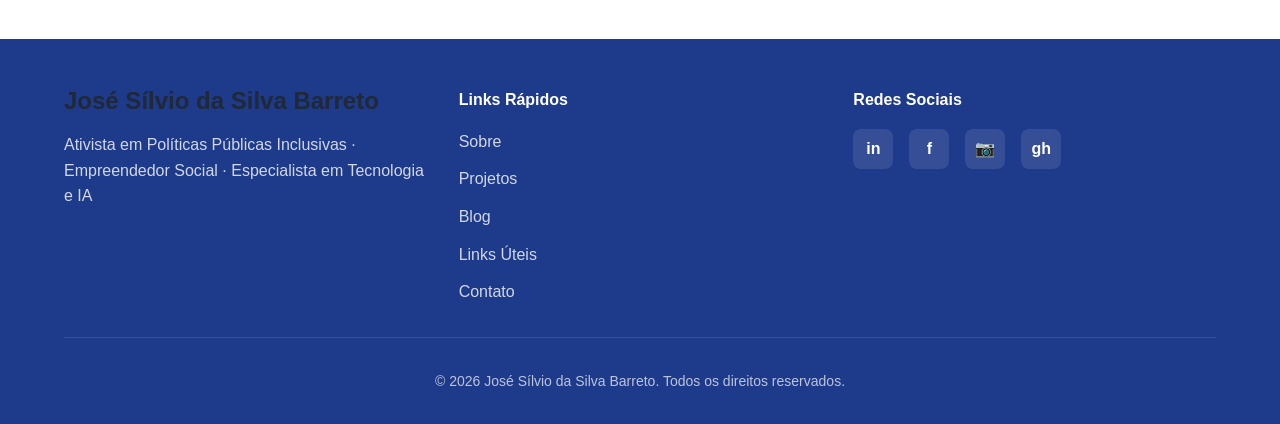
==== commit 6d347dbe: "Create complete personal website for Silvio SB with HTML, CSS, and JavaScript Co-authored-by: Silvio" ====
--- a/index.html
+++ b/index.html
@@ -3,233 +3,531 @@
 <head>
     <meta charset="UTF-8">
     <meta name="viewport" content="width=device-width, initial-scale=1.0">
-    <meta name="description" content="Página pessoal de Silvio SB - Trabalhos, Estudos, Atividades Sociais e Blog">
-    <meta name="author" content="Silvio SB">
-    <title>Silvio SB - Página Pessoal</title>
+    <meta name="description" content="José Sílvio da Silva Barreto - Ativista em Políticas Públicas Inclusivas, Empreendedor Social e Especialista em Tecnologia e IA">
+    <meta name="keywords" content="políticas públicas, inclusão, tecnologia, inteligência artificial, ativismo social, doenças raras">
+    <meta name="author" content="José Sílvio da Silva Barreto">
+    <title>Silvio SB - Ativismo, Tecnologia e Impacto Social</title>
     <link rel="stylesheet" href="styles.css">
-    <link rel="stylesheet" href="https://cdnjs.cloudflare.com/ajax/libs/font-awesome/6.4.0/css/all.min.css">
 </head>
 <body>
-    <!-- Navigation -->
-    <nav class="navbar">
-        <div class="nav-container">
-            <a href="#" class="nav-logo">Silvio SB</a>
-            <ul class="nav-menu">
-                <li class="nav-item"><a href="#sobre" class="nav-link">Sobre</a></li>
-                <li class="nav-item"><a href="#trabalhos" class="nav-link">Trabalhos</a></li>
-                <li class="nav-item"><a href="#estudos" class="nav-link">Estudos</a></li>
-                <li class="nav-item"><a href="#atividades" class="nav-link">Atividades Sociais</a></li>
-                <li class="nav-item"><a href="#blog" class="nav-link">Blog</a></li>
-                <li class="nav-item"><a href="#links" class="nav-link">Links</a></li>
-                <li class="nav-item"><a href="#contato" class="nav-link">Contato</a></li>
-            </ul>
-            <div class="hamburger">
-                <span class="bar"></span>
-                <span class="bar"></span>
-                <span class="bar"></span>
-            </div>
-        </div>
-    </nav>
-
-    <!-- Hero Section -->
-    <section class="hero">
-        <div class="hero-content">
-            <h1 class="hero-title">Bem-vindo à minha página pessoal</h1>
-            <p class="hero-subtitle">Compartilhando experiências, conhecimentos e histórias</p>
-            <a href="#sobre" class="btn-primary">Saiba mais</a>
-        </div>
-    </section>
-
-    <!-- About Section -->
-    <section id="sobre" class="section">
-        <div class="container">
-            <h2 class="section-title">Sobre Mim</h2>
-            <div class="about-content">
-                <div class="about-text">
-                    <p>Olá! Sou Silvio SB e esta é minha página pessoal onde compartilho minhas experiências profissionais, acadêmicas e sociais.</p>
-                    <p>Aqui você encontrará informações sobre meus trabalhos, estudos, atividades que desenvolvo na comunidade, além de um blog onde disserto sobre diversos temas e compartilho histórias.</p>
-                    <p>Seja bem-vindo e sinta-se à vontade para explorar o conteúdo!</p>
-                </div>
-            </div>
-        </div>
-    </section>
-
-    <!-- Work Section -->
-    <section id="trabalhos" class="section section-alt">
-        <div class="container">
-            <h2 class="section-title">Trabalhos</h2>
-            <div class="cards-grid">
-                <div class="card">
-                    <div class="card-icon">
-                        <i class="fas fa-briefcase"></i>
-                    </div>
-                    <h3 class="card-title">Projetos Profissionais</h3>
-                    <p class="card-text">Experiência em desenvolvimento de soluções e gerenciamento de projetos.</p>
-                </div>
-                <div class="card">
-                    <div class="card-icon">
-                        <i class="fas fa-code"></i>
-                    </div>
-                    <h3 class="card-title">Desenvolvimento</h3>
-                    <p class="card-text">Trabalho com diversas tecnologias e frameworks modernos.</p>
-                </div>
-                <div class="card">
-                    <div class="card-icon">
-                        <i class="fas fa-chart-line"></i>
-                    </div>
-                    <h3 class="card-title">Consultoria</h3>
-                    <p class="card-text">Consultoria e análise de negócios para otimização de processos.</p>
-                </div>
-            </div>
-        </div>
-    </section>
-
-    <!-- Studies Section -->
-    <section id="estudos" class="section">
-        <div class="container">
-            <h2 class="section-title">Estudos</h2>
-            <div class="timeline">
-                <div class="timeline-item">
-                    <div class="timeline-content">
-                        <h3>Formação Acadêmica</h3>
-                        <p>Graduação e pós-graduação em áreas de tecnologia e gestão.</p>
-                    </div>
-                </div>
-                <div class="timeline-item">
-                    <div class="timeline-content">
-                        <h3>Cursos e Certificações</h3>
-                        <p>Certificações em desenvolvimento, cloud computing e gestão de projetos.</p>
-                    </div>
-                </div>
-                <div class="timeline-item">
-                    <div class="timeline-content">
-                        <h3>Aprendizado Contínuo</h3>
-                        <p>Sempre estudando novas tecnologias e tendências do mercado.</p>
-                    </div>
-                </div>
-            </div>
-        </div>
-    </section>
-
-    <!-- Social Activities Section -->
-    <section id="atividades" class="section section-alt">
-        <div class="container">
-            <h2 class="section-title">Atividades Sociais</h2>
-            <div class="cards-grid">
-                <div class="card">
-                    <div class="card-icon">
-                        <i class="fas fa-users"></i>
-                    </div>
-                    <h3 class="card-title">Comunidade</h3>
-                    <p class="card-text">Participação ativa em comunidades e grupos de interesse.</p>
-                </div>
-                <div class="card">
-                    <div class="card-icon">
-                        <i class="fas fa-chalkboard-teacher"></i>
-                    </div>
-                    <h3 class="card-title">Mentoria</h3>
-                    <p class="card-text">Mentorias e compartilhamento de conhecimento com iniciantes.</p>
-                </div>
-                <div class="card">
-                    <div class="card-icon">
-                        <i class="fas fa-heart"></i>
-                    </div>
-                    <h3 class="card-title">Voluntariado</h3>
-                    <p class="card-text">Projetos sociais e ações de impacto na comunidade.</p>
-                </div>
-            </div>
-        </div>
-    </section>
-
-    <!-- Blog Section -->
-    <section id="blog" class="section">
-        <div class="container">
-            <h2 class="section-title">Blog</h2>
-            <div class="blog-grid">
-                <article class="blog-card">
-                    <div class="blog-card-header">
-                        <span class="blog-date"><i class="far fa-calendar"></i> Dezembro 2024</span>
-                    </div>
-                    <h3 class="blog-card-title">A Importância da Tecnologia na Sociedade Moderna</h3>
-                    <p class="blog-card-excerpt">Reflexões sobre como a tecnologia tem transformado nossas vidas e o impacto das inovações no dia a dia...</p>
-                    <a href="#" class="blog-read-more">Ler mais <i class="fas fa-arrow-right"></i></a>
-                </article>
-                <article class="blog-card">
-                    <div class="blog-card-header">
-                        <span class="blog-date"><i class="far fa-calendar"></i> Novembro 2024</span>
-                    </div>
-                    <h3 class="blog-card-title">Histórias de Aprendizado e Crescimento</h3>
-                    <p class="blog-card-excerpt">Compartilhando experiências sobre os desafios enfrentados ao longo da carreira e as lições aprendidas...</p>
-                    <a href="#" class="blog-read-more">Ler mais <i class="fas fa-arrow-right"></i></a>
-                </article>
-                <article class="blog-card">
-                    <div class="blog-card-header">
-                        <span class="blog-date"><i class="far fa-calendar"></i> Outubro 2024</span>
-                    </div>
-                    <h3 class="blog-card-title">Desenvolvimento Pessoal e Profissional</h3>
-                    <p class="blog-card-excerpt">Dicas e estratégias para equilibrar vida pessoal e profissional, mantendo o foco no crescimento contínuo...</p>
-                    <a href="#" class="blog-read-more">Ler mais <i class="fas fa-arrow-right"></i></a>
-                </article>
-            </div>
-        </div>
-    </section>
-
-    <!-- Links Section -->
-    <section id="links" class="section section-alt">
-        <div class="container">
-            <h2 class="section-title">Links</h2>
-            <div class="links-container">
-                <div class="links-group">
-                    <h3 class="links-group-title">Páginas Pessoais</h3>
-                    <ul class="links-list">
-                        <li><a href="#" target="_blank"><i class="fab fa-github"></i> GitHub</a></li>
-                        <li><a href="#" target="_blank"><i class="fab fa-linkedin"></i> LinkedIn</a></li>
-                        <li><a href="#" target="_blank"><i class="fab fa-twitter"></i> Twitter</a></li>
-                        <li><a href="#" target="_blank"><i class="fab fa-instagram"></i> Instagram</a></li>
+    <!-- ===== HEADER & NAVIGATION ===== -->
+    <header class="header" id="header">
+        <nav class="nav container">
+            <a href="#" class="nav__logo">Silvio SB</a>
+            
+            <div class="nav__menu" id="nav-menu">
+                <ul class="nav__list">
+                    <li class="nav__item"><a href="#home" class="nav__link active-link">Início</a></li>
+                    <li class="nav__item"><a href="#about" class="nav__link">Sobre</a></li>
+                    <li class="nav__item"><a href="#projects" class="nav__link">Trabalhos</a></li>
+                    <li class="nav__item"><a href="#blog" class="nav__link">Blog</a></li>
+                    <li class="nav__item"><a href="#links" class="nav__link">Links Úteis</a></li>
+                    <li class="nav__item"><a href="#contact" class="nav__link">Contato</a></li>
+                </ul>
+                
+                <div class="nav__close" id="nav-close">
+                    <i class="nav__close-icon">✕</i>
+                </div>
+            </div>
+            
+            <div class="nav__toggle" id="nav-toggle">
+                <i class="nav__toggle-icon">☰</i>
+            </div>
+        </nav>
+    </header>
+
+    <main class="main">
+        <!-- ===== HOME SECTION ===== -->
+        <section class="home section" id="home">
+            <div class="home__container container">
+                <div class="home__content">
+                    <span class="home__subtitle">Bem-vindo</span>
+                    <h1 class="home__title">José Sílvio da Silva Barreto</h1>
+                    <h2 class="home__profession">Ativista em Políticas Públicas Inclusivas · Empreendedor Social · Especialista em Tecnologia e IA</h2>
+                    <p class="home__description">
+                        Conectando dados, inovação e políticas públicas para transformação social e inclusão de pessoas com deficiência e doenças raras.
+                    </p>
+                    <div class="home__buttons">
+                        <a href="#about" class="button">Conheça Minha História</a>
+                        <a href="#contact" class="button button--ghost">Entre em Contato</a>
+                    </div>
+                </div>
+                
+                <div class="home__social">
+                    <a href="#" class="home__social-link" target="_blank" title="LinkedIn">
+                        <span class="social-icon">in</span>
+                    </a>
+                    <a href="#" class="home__social-link" target="_blank" title="Facebook">
+                        <span class="social-icon">f</span>
+                    </a>
+                    <a href="#" class="home__social-link" target="_blank" title="Instagram">
+                        <span class="social-icon">📷</span>
+                    </a>
+                    <a href="#" class="home__social-link" target="_blank" title="GitHub">
+                        <span class="social-icon">gh</span>
+                    </a>
+                </div>
+            </div>
+        </section>
+
+        <!-- ===== ABOUT SECTION ===== -->
+        <section class="about section" id="about">
+            <div class="container">
+                <h2 class="section__title">Sobre Mim</h2>
+                <p class="section__subtitle">Trajetória, Formação e Atuação</p>
+                
+                <div class="about__container">
+                    <div class="about__content">
+                        <div class="about__card">
+                            <h3 class="about__card-title">Quem Sou</h3>
+                            <p class="about__card-text">
+                                Sou ativista social e empreendedor com atuação nas áreas de inclusão de pessoas com deficiência, 
+                                doenças raras e políticas públicas. Tenho formação em tecnologia e matemática aplicada, com foco 
+                                atual em Inteligência Artificial para Negócios e uso ético da tecnologia como ferramenta de 
+                                transformação social.
+                            </p>
+                        </div>
+                        
+                        <div class="about__card">
+                            <h3 class="about__card-title">Formação Acadêmica</h3>
+                            <ul class="about__list">
+                                <li><strong>Bacharelado em Matemática Aplicada à Informática</strong></li>
+                                <li><strong>Estudos em Inteligência Artificial para Negócios</strong></li>
+                                <li>Formação continuada em políticas públicas e gestão social</li>
+                            </ul>
+                        </div>
+                        
+                        <div class="about__card">
+                            <h3 class="about__card-title">Áreas de Atuação</h3>
+                            <div class="about__areas">
+                                <span class="about__tag">Políticas Públicas</span>
+                                <span class="about__tag">Inclusão Social</span>
+                                <span class="about__tag">Doenças Raras</span>
+                                <span class="about__tag">Inteligência Artificial</span>
+                                <span class="about__tag">Tecnologia Social</span>
+                                <span class="about__tag">Educação Acessível</span>
+                                <span class="about__tag">Conselhos e Comissões</span>
+                                <span class="about__tag">Produção de Conteúdo</span>
+                            </div>
+                        </div>
+                        
+                        <div class="about__card">
+                            <h3 class="about__card-title">Missão</h3>
+                            <p class="about__card-text">
+                                Atuo em conselhos, movimentos sociais e projetos educacionais, conectando dados, inovação e 
+                                impacto humano. Meu trabalho busca promover a inclusão real através da articulação entre 
+                                tecnologia, políticas públicas e mobilização social, sempre baseado em evidências e 
+                                histórias reais.
+                            </p>
+                        </div>
+                    </div>
+                </div>
+            </div>
+        </section>
+
+        <!-- ===== PROJECTS SECTION ===== -->
+        <section class="projects section" id="projects">
+            <div class="container">
+                <h2 class="section__title">Trabalhos & Projetos</h2>
+                <p class="section__subtitle">Iniciativas de Impacto Social e Tecnológico</p>
+                
+                <div class="projects__container">
+                    <!-- Project 1 -->
+                    <article class="project__card">
+                        <div class="project__header">
+                            <div class="project__icon">🤝</div>
+                            <h3 class="project__title">Unidos pela OI – Brasil</h3>
+                        </div>
+                        <p class="project__description">
+                            Movimento social de apoio a pessoas com Osteogênese Imperfeita e seus familiares, com atuação 
+                            nacional. Desenvolvimento de rede de suporte, produção de conteúdo informativo baseado em 
+                            protocolos clínicos e articulação institucional para garantia de direitos.
+                        </p>
+                        <div class="project__tags">
+                            <span class="project__tag">Doenças Raras</span>
+                            <span class="project__tag">Mobilização Social</span>
+                            <span class="project__tag">Advocacy</span>
+                        </div>
+                    </article>
+                    
+                    <!-- Project 2 -->
+                    <article class="project__card">
+                        <div class="project__header">
+                            <div class="project__icon">🏛️</div>
+                            <h3 class="project__title">Conselhos e Comissões Públicas</h3>
+                        </div>
+                        <p class="project__description">
+                            Participação ativa em conselhos municipais e estaduais voltados à pessoa com deficiência, 
+                            políticas públicas, saúde e direitos humanos. Atuação na formulação, monitoramento e avaliação 
+                            de políticas públicas inclusivas.
+                        </p>
+                        <div class="project__tags">
+                            <span class="project__tag">Políticas Públicas</span>
+                            <span class="project__tag">Controle Social</span>
+                            <span class="project__tag">Direitos Humanos</span>
+                        </div>
+                    </article>
+                    
+                    <!-- Project 3 -->
+                    <article class="project__card">
+                        <div class="project__header">
+                            <div class="project__icon">📚</div>
+                            <h3 class="project__title">Cartilhas e Materiais Educativos</h3>
+                        </div>
+                        <p class="project__description">
+                            Desenvolvimento de materiais acessíveis para famílias, profissionais da saúde e gestores 
+                            públicos. Conteúdo baseado em protocolos oficiais, legislação brasileira e evidências 
+                            científicas, traduzindo informações técnicas em linguagem acessível.
+                        </p>
+                        <div class="project__tags">
+                            <span class="project__tag">Educação</span>
+                            <span class="project__tag">Comunicação</span>
+                            <span class="project__tag">Acessibilidade</span>
+                        </div>
+                    </article>
+                    
+                    <!-- Project 4 -->
+                    <article class="project__card">
+                        <div class="project__header">
+                            <div class="project__icon">🤖</div>
+                            <h3 class="project__title">IA para Impacto Social</h3>
+                        </div>
+                        <p class="project__description">
+                            Estudos e aplicação prática de Inteligência Artificial em projetos sociais, educação, gestão 
+                            da informação e apoio à tomada de decisão. Foco no uso ético da tecnologia para ampliar o 
+                            alcance e efetividade de iniciativas sociais.
+                        </p>
+                        <div class="project__tags">
+                            <span class="project__tag">Inteligência Artificial</span>
+                            <span class="project__tag">Tecnologia Social</span>
+                            <span class="project__tag">Inovação</span>
+                        </div>
+                    </article>
+                </div>
+            </div>
+        </section>
+
+        <!-- ===== BLOG SECTION ===== -->
+        <section class="blog section" id="blog">
+            <div class="container">
+                <h2 class="section__title">Blog</h2>
+                <p class="section__subtitle">Reflexões sobre Tecnologia, Políticas Públicas e Sociedade</p>
+                
+                <div class="blog__container">
+                    <!-- Blog Post 1 -->
+                    <article class="blog__card">
+                        <div class="blog__date">
+                            <span class="blog__day">Em breve</span>
+                        </div>
+                        <h3 class="blog__title">Tecnologia, IA e Políticas Públicas: o que estamos fazendo errado?</h3>
+                        <p class="blog__excerpt">
+                            Uma análise crítica sobre como a implementação de tecnologias emergentes nas políticas públicas 
+                            muitas vezes ignora as reais necessidades da população e perpetua exclusões...
+                        </p>
+                        <a href="#" class="blog__link">Ler artigo →</a>
+                    </article>
+                    
+                    <!-- Blog Post 2 -->
+                    <article class="blog__card">
+                        <div class="blog__date">
+                            <span class="blog__day">Em breve</span>
+                        </div>
+                        <h3 class="blog__title">Doenças Raras: por que os dados importam mais do que discursos</h3>
+                        <p class="blog__excerpt">
+                            Sem dados confiáveis, não há políticas públicas efetivas. Como a falta de informação 
+                            estruturada sobre doenças raras prejudica milhares de famílias brasileiras...
+                        </p>
+                        <a href="#" class="blog__link">Ler artigo →</a>
+                    </article>
+                    
+                    <!-- Blog Post 3 -->
+                    <article class="blog__card">
+                        <div class="blog__date">
+                            <span class="blog__day">Em breve</span>
+                        </div>
+                        <h3 class="blog__title">Minha trajetória entre conselhos, tecnologia e ativismo social</h3>
+                        <p class="blog__excerpt">
+                            Da formação em matemática aplicada ao ativismo em políticas públicas: como diferentes 
+                            experiências se conectam para gerar impacto social real...
+                        </p>
+                        <a href="#" class="blog__link">Ler artigo →</a>
+                    </article>
+                    
+                    <!-- Blog Post 4 -->
+                    <article class="blog__card">
+                        <div class="blog__date">
+                            <span class="blog__day">Em breve</span>
+                        </div>
+                        <h3 class="blog__title">Inteligência Artificial como ferramenta de inclusão — e não de exclusão</h3>
+                        <p class="blog__excerpt">
+                            A IA pode ser uma poderosa aliada na promoção da inclusão, mas apenas se desenvolvida e 
+                            implementada com ética, transparência e participação social...
+                        </p>
+                        <a href="#" class="blog__link">Ler artigo →</a>
+                    </article>
+                    
+                    <!-- Blog Post 5 -->
+                    <article class="blog__card">
+                        <div class="blog__date">
+                            <span class="blog__day">Em breve</span>
+                        </div>
+                        <h3 class="blog__title">Aprender ensinando: o papel da educação acessível na era da IA</h3>
+                        <p class="blog__excerpt">
+                            Como tornar o conhecimento sobre tecnologia e IA acessível a todos, promovendo literacia 
+                            digital e empoderamento em comunidades vulneráveis...
+                        </p>
+                        <a href="#" class="blog__link">Ler artigo →</a>
+                    </article>
+                </div>
+            </div>
+        </section>
+
+        <!-- ===== USEFUL LINKS SECTION ===== -->
+        <section class="links section" id="links">
+            <div class="container">
+                <h2 class="section__title">Links Úteis</h2>
+                <p class="section__subtitle">Recursos, Legislação e Referências</p>
+                
+                <div class="links__container">
+                    <!-- Legislation Links -->
+                    <div class="links__category">
+                        <h3 class="links__category-title">📋 Legislação</h3>
+                        <ul class="links__list">
+                            <li class="links__item">
+                                <a href="http://www.planalto.gov.br/ccivil_03/_ato2015-2018/2015/lei/l13146.htm" target="_blank" class="links__link">
+                                    Lei Brasileira de Inclusão (LBI) - Lei 13.146/2015
+                                </a>
+                            </li>
+                            <li class="links__item">
+                                <a href="https://www.gov.br/participamaisbrasil/conade" target="_blank" class="links__link">
+                                    CONADE - Conselho Nacional dos Direitos da Pessoa com Deficiência
+                                </a>
+                            </li>
+                            <li class="links__item">
+                                <a href="http://www.planalto.gov.br/ccivil_03/_ato2011-2014/2014/lei/l13005.htm" target="_blank" class="links__link">
+                                    Política Nacional de Educação Especial
+                                </a>
+                            </li>
+                            <li class="links__item">
+                                <a href="https://www.gov.br/saude/pt-br/acesso-a-informacao/acoes-e-programas/pnaisp" target="_blank" class="links__link">
+                                    Política Nacional de Atenção Integral às Pessoas com Doenças Raras
+                                </a>
+                            </li>
+                        </ul>
+                    </div>
+                    
+                    <!-- Health Protocols Links -->
+                    <div class="links__category">
+                        <h3 class="links__category-title">🏥 Protocolos e Saúde</h3>
+                        <ul class="links__list">
+                            <li class="links__item">
+                                <a href="https://www.gov.br/saude/pt-br/assuntos/pcdt" target="_blank" class="links__link">
+                                    Protocolos Clínicos e Diretrizes Terapêuticas - Ministério da Saúde
+                                </a>
+                            </li>
+                            <li class="links__item">
+                                <a href="https://www.gov.br/saude/pt-br" target="_blank" class="links__link">
+                                    Ministério da Saúde
+                                </a>
+                            </li>
+                            <li class="links__item">
+                                <a href="https://www.gov.br/anvisa/pt-br" target="_blank" class="links__link">
+                                    ANVISA - Agência Nacional de Vigilância Sanitária
+                                </a>
+                            </li>
+                        </ul>
+                    </div>
+                    
+                    <!-- Public Data Links -->
+                    <div class="links__category">
+                        <h3 class="links__category-title">📊 Dados Públicos</h3>
+                        <ul class="links__list">
+                            <li class="links__item">
+                                <a href="https://www.ibge.gov.br/" target="_blank" class="links__link">
+                                    IBGE - Instituto Brasileiro de Geografia e Estatística
+                                </a>
+                            </li>
+                            <li class="links__item">
+                                <a href="https://datasus.saude.gov.br/" target="_blank" class="links__link">
+                                    DATASUS - Dados do Sistema Único de Saúde
+                                </a>
+                            </li>
+                            <li class="links__item">
+                                <a href="https://www.gov.br/pt-br/dados-abertos" target="_blank" class="links__link">
+                                    Portal de Dados Abertos do Governo Federal
+                                </a>
+                            </li>
+                            <li class="links__item">
+                                <a href="https://sidra.ibge.gov.br/" target="_blank" class="links__link">
+                                    SIDRA - Sistema IBGE de Recuperação Automática
+                                </a>
+                            </li>
+                        </ul>
+                    </div>
+                    
+                    <!-- Organizations Links -->
+                    <div class="links__category">
+                        <h3 class="links__category-title">🤝 Organizações e Movimentos</h3>
+                        <ul class="links__list">
+                            <li class="links__item">
+                                <a href="#" target="_blank" class="links__link">
+                                    Unidos pela OI - Brasil
+                                </a>
+                            </li>
+                            <li class="links__item">
+                                <a href="https://www.pessoacomdeficiencia.sp.gov.br/" target="_blank" class="links__link">
+                                    Secretaria de Estado dos Direitos da Pessoa com Deficiência - SP
+                                </a>
+                            </li>
+                            <li class="links__item">
+                                <a href="https://www.gov.br/mdh/pt-br" target="_blank" class="links__link">
+                                    Ministério dos Direitos Humanos e da Cidadania
+                                </a>
+                            </li>
+                        </ul>
+                    </div>
+                    
+                    <!-- Educational Resources Links -->
+                    <div class="links__category">
+                        <h3 class="links__category-title">📖 Recursos Educacionais</h3>
+                        <ul class="links__list">
+                            <li class="links__item">
+                                <a href="https://www.scielo.br/" target="_blank" class="links__link">
+                                    SciELO - Scientific Electronic Library Online
+                                </a>
+                            </li>
+                            <li class="links__item">
+                                <a href="https://www.inca.gov.br/" target="_blank" class="links__link">
+                                    INCA - Instituto Nacional de Câncer (Doenças Raras)
+                                </a>
+                            </li>
+                            <li class="links__item">
+                                <a href="https://bvsms.saude.gov.br/" target="_blank" class="links__link">
+                                    Biblioteca Virtual em Saúde
+                                </a>
+                            </li>
+                        </ul>
+                    </div>
+                </div>
+            </div>
+        </section>
+
+        <!-- ===== CONTACT SECTION ===== -->
+        <section class="contact section" id="contact">
+            <div class="container">
+                <h2 class="section__title">Contato</h2>
+                <p class="section__subtitle">Vamos conversar sobre como podemos colaborar</p>
+                
+                <div class="contact__container">
+                    <div class="contact__info">
+                        <h3 class="contact__info-title">Informações de Contato</h3>
+                        <p class="contact__info-text">
+                            Estou disponível para colaborações, consultorias, participação em eventos e discussões 
+                            sobre políticas públicas, inclusão social e uso ético da tecnologia.
+                        </p>
+                        
+                        <div class="contact__data">
+                            <div class="contact__data-item">
+                                <span class="contact__data-icon">📧</span>
+                                <div>
+                                    <h4 class="contact__data-title">Email</h4>
+                                    <p class="contact__data-info">contato@exemplo.com</p>
+                                </div>
+                            </div>
+                        </div>
+                        
+                        <div class="contact__social">
+                            <h4 class="contact__social-title">Redes Sociais</h4>
+                            <div class="contact__social-links">
+                                <a href="#" class="contact__social-link" target="_blank" title="LinkedIn">LinkedIn</a>
+                                <a href="#" class="contact__social-link" target="_blank" title="Facebook">Facebook</a>
+                                <a href="#" class="contact__social-link" target="_blank" title="Instagram">Instagram</a>
+                                <a href="#" class="contact__social-link" target="_blank" title="GitHub">GitHub</a>
+                            </div>
+                        </div>
+                    </div>
+                    
+                    <form class="contact__form" id="contact-form">
+                        <h3 class="contact__form-title">Envie uma Mensagem</h3>
+                        
+                        <div class="contact__form-div">
+                            <label for="contact-name" class="contact__form-label">Nome Completo</label>
+                            <input type="text" id="contact-name" name="name" class="contact__form-input" 
+                                   placeholder="Digite seu nome" required>
+                        </div>
+                        
+                        <div class="contact__form-div">
+                            <label for="contact-email" class="contact__form-label">Email</label>
+                            <input type="email" id="contact-email" name="email" class="contact__form-input" 
+                                   placeholder="Digite seu email" required>
+                        </div>
+                        
+                        <div class="contact__form-div">
+                            <label for="contact-subject" class="contact__form-label">Assunto</label>
+                            <input type="text" id="contact-subject" name="subject" class="contact__form-input" 
+                                   placeholder="Sobre o que deseja falar?" required>
+                        </div>
+                        
+                        <div class="contact__form-div contact__form-area">
+                            <label for="contact-message" class="contact__form-label">Mensagem</label>
+                            <textarea id="contact-message" name="message" class="contact__form-input" 
+                                      placeholder="Escreva sua mensagem..." rows="5" required></textarea>
+                        </div>
+                        
+                        <button type="submit" class="button contact__button">
+                            Enviar Mensagem
+                        </button>
+                        
+                        <p class="contact__form-message" id="contact-message-status"></p>
+                    </form>
+                </div>
+            </div>
+        </section>
+    </main>
+
+    <!-- ===== FOOTER ===== -->
+    <footer class="footer">
+        <div class="footer__container container">
+            <div class="footer__content">
+                <div class="footer__info">
+                    <h3 class="footer__title">José Sílvio da Silva Barreto</h3>
+                    <p class="footer__description">
+                        Ativista em Políticas Públicas Inclusivas · Empreendedor Social · Especialista em Tecnologia e IA
+                    </p>
+                </div>
+                
+                <div class="footer__links">
+                    <h4 class="footer__links-title">Links Rápidos</h4>
+                    <ul class="footer__list">
+                        <li><a href="#about" class="footer__link">Sobre</a></li>
+                        <li><a href="#projects" class="footer__link">Projetos</a></li>
+                        <li><a href="#blog" class="footer__link">Blog</a></li>
+                        <li><a href="#links" class="footer__link">Links Úteis</a></li>
+                        <li><a href="#contact" class="footer__link">Contato</a></li>
                     </ul>
                 </div>
-                <div class="links-group">
-                    <h3 class="links-group-title">Links Úteis</h3>
-                    <ul class="links-list">
-                        <li><a href="#" target="_blank"><i class="fas fa-book"></i> Artigos Recomendados</a></li>
-                        <li><a href="#" target="_blank"><i class="fas fa-graduation-cap"></i> Recursos de Estudo</a></li>
-                        <li><a href="#" target="_blank"><i class="fas fa-tools"></i> Ferramentas Favoritas</a></li>
-                        <li><a href="#" target="_blank"><i class="fas fa-podcast"></i> Podcasts</a></li>
-                    </ul>
-                </div>
-            </div>
-        </div>
-    </section>
-
-    <!-- Contact Section -->
-    <section id="contato" class="section">
-        <div class="container">
-            <h2 class="section-title">Contato</h2>
-            <div class="contact-content">
-                <p>Entre em contato para conversarmos sobre projetos, colaborações ou simplesmente para trocar ideias!</p>
-                <div class="contact-methods">
-                    <a href="mailto:contato@silviosb.com.br" class="contact-method">
-                        <i class="fas fa-envelope"></i>
-                        <span>contato@silviosb.com.br</span>
-                    </a>
-                </div>
-            </div>
-        </div>
-    </section>
-
-    <!-- Footer -->
-    <footer class="footer">
-        <div class="container">
-            <div class="footer-content">
-                <p>&copy; <span id="current-year">2024</span> Silvio SB. Todos os direitos reservados.</p>
-                <div class="social-links">
-                    <a href="#" aria-label="GitHub"><i class="fab fa-github"></i></a>
-                    <a href="#" aria-label="LinkedIn"><i class="fab fa-linkedin"></i></a>
-                    <a href="#" aria-label="Twitter"><i class="fab fa-twitter"></i></a>
-                </div>
+                
+                <div class="footer__social">
+                    <h4 class="footer__social-title">Redes Sociais</h4>
+                    <div class="footer__social-links">
+                        <a href="#" class="footer__social-link" target="_blank" title="LinkedIn">in</a>
+                        <a href="#" class="footer__social-link" target="_blank" title="Facebook">f</a>
+                        <a href="#" class="footer__social-link" target="_blank" title="Instagram">📷</a>
+                        <a href="#" class="footer__social-link" target="_blank" title="GitHub">gh</a>
+                    </div>
+                </div>
+            </div>
+            
+            <div class="footer__copy">
+                <p>&copy; 2026 José Sílvio da Silva Barreto. Todos os direitos reservados.</p>
             </div>
         </div>
     </footer>
+
+    <!-- Scroll to Top Button -->
+    <a href="#" class="scrolltop" id="scroll-top">
+        <i class="scrolltop__icon">↑</i>
+    </a>
 
     <script src="script.js"></script>
 </body>
--- a/styles.css
+++ b/styles.css
@@ -1,4 +1,4 @@
-/* Reset and Base Styles */
+/* ===== RESET E VARIÁVEIS ===== */
 * {
     margin: 0;
     padding: 0;
@@ -6,493 +6,995 @@
 }
 
 :root {
-    --primary-color: #2563eb;
-    --secondary-color: #1e40af;
+    /* Colors - Deep Blue + White + Gray Theme */
+    --primary-color: #1e3a8a;
+    --primary-dark: #1e40af;
+    --primary-light: #3b82f6;
+    --secondary-color: #64748b;
     --text-color: #1f2937;
     --text-light: #6b7280;
-    --bg-color: #ffffff;
-    --bg-alt: #f9fafb;
-    --border-color: #e5e7eb;
-    --shadow: 0 4px 6px -1px rgba(0, 0, 0, 0.1), 0 2px 4px -1px rgba(0, 0, 0, 0.06);
-    --shadow-lg: 0 10px 15px -3px rgba(0, 0, 0, 0.1), 0 4px 6px -2px rgba(0, 0, 0, 0.05);
-}
-
+    --white-color: #ffffff;
+    --bg-color: #f8fafc;
+    --bg-gray: #f1f5f9;
+    --border-color: #e2e8f0;
+    
+    /* Typography */
+    --body-font: -apple-system, BlinkMacSystemFont, 'Segoe UI', 'Roboto', 'Oxygen', 'Ubuntu', 'Cantarell', sans-serif;
+    --h1-font-size: 2.5rem;
+    --h2-font-size: 2rem;
+    --h3-font-size: 1.5rem;
+    --normal-font-size: 1rem;
+    --small-font-size: 0.875rem;
+    --smaller-font-size: 0.813rem;
+    
+    /* Font Weight */
+    --font-regular: 400;
+    --font-medium: 500;
+    --font-semi-bold: 600;
+    --font-bold: 700;
+    
+    /* Spacing */
+    --header-height: 4rem;
+    --section-padding: 5rem 0;
+    
+    /* Z-index */
+    --z-fixed: 100;
+    --z-modal: 1000;
+    
+    /* Transitions */
+    --transition-fast: 0.3s;
+    --transition-normal: 0.5s;
+}
+
+/* Responsive Typography */
+@media screen and (max-width: 768px) {
+    :root {
+        --h1-font-size: 2rem;
+        --h2-font-size: 1.5rem;
+        --h3-font-size: 1.25rem;
+    }
+}
+
+/* ===== BASE STYLES ===== */
 html {
     scroll-behavior: smooth;
 }
 
 body {
-    font-family: -apple-system, BlinkMacSystemFont, 'Segoe UI', Roboto, 'Helvetica Neue', Arial, sans-serif;
+    font-family: var(--body-font);
+    font-size: var(--normal-font-size);
+    background-color: var(--bg-color);
+    color: var(--text-color);
     line-height: 1.6;
+}
+
+h1, h2, h3 {
     color: var(--text-color);
-    background-color: var(--bg-color);
-}
-
+    font-weight: var(--font-bold);
+    line-height: 1.2;
+}
+
+ul {
+    list-style: none;
+}
+
+a {
+    text-decoration: none;
+    color: inherit;
+}
+
+img {
+    max-width: 100%;
+    height: auto;
+    display: block;
+}
+
+button {
+    cursor: pointer;
+    border: none;
+    outline: none;
+}
+
+/* ===== REUSABLE CLASSES ===== */
 .container {
     max-width: 1200px;
-    margin: 0 auto;
-    padding: 0 20px;
-}
-
-/* Navigation */
-.navbar {
-    background-color: var(--bg-color);
-    box-shadow: var(--shadow);
+    margin-left: auto;
+    margin-right: auto;
+    padding-left: 1.5rem;
+    padding-right: 1.5rem;
+}
+
+.section {
+    padding: var(--section-padding);
+}
+
+.section__title {
+    font-size: var(--h2-font-size);
+    color: var(--primary-color);
+    text-align: center;
+    margin-bottom: 0.5rem;
+}
+
+.section__subtitle {
+    display: block;
+    font-size: var(--normal-font-size);
+    color: var(--text-light);
+    text-align: center;
+    margin-bottom: 3rem;
+}
+
+.button {
+    display: inline-block;
+    background-color: var(--primary-color);
+    color: var(--white-color);
+    padding: 1rem 2rem;
+    border-radius: 0.5rem;
+    font-weight: var(--font-semi-bold);
+    transition: all var(--transition-fast);
+}
+
+.button:hover {
+    background-color: var(--primary-dark);
+    transform: translateY(-3px);
+    box-shadow: 0 10px 20px rgba(30, 58, 138, 0.2);
+}
+
+.button:focus {
+    outline: 2px solid var(--primary-color);
+    outline-offset: 4px;
+}
+
+.button--ghost {
+    background-color: transparent;
+    color: var(--primary-color);
+    border: 2px solid var(--primary-color);
+}
+
+.button--ghost:hover {
+    background-color: var(--primary-color);
+    color: var(--white-color);
+}
+
+/* ===== HEADER & NAVIGATION ===== */
+.header {
+    width: 100%;
     position: fixed;
-    width: 100%;
     top: 0;
-    z-index: 1000;
-}
-
-.nav-container {
-    max-width: 1200px;
-    margin: 0 auto;
-    padding: 0 20px;
+    left: 0;
+    z-index: var(--z-fixed);
+    background-color: var(--white-color);
+    box-shadow: 0 2px 8px rgba(0, 0, 0, 0.1);
+}
+
+.nav {
+    height: var(--header-height);
     display: flex;
     justify-content: space-between;
     align-items: center;
-    height: 70px;
-}
-
-.nav-logo {
-    font-size: 1.5rem;
+}
+
+.nav__logo {
+    color: var(--primary-color);
+    font-weight: var(--font-bold);
+    font-size: 1.25rem;
+}
+
+.nav__logo:hover {
+    color: var(--primary-dark);
+}
+
+.nav__list {
+    display: flex;
+    column-gap: 2rem;
+}
+
+.nav__link {
+    color: var(--text-color);
+    font-weight: var(--font-medium);
+    transition: color var(--transition-fast);
+    position: relative;
+}
+
+.nav__link:hover,
+.nav__link.active-link {
+    color: var(--primary-color);
+}
+
+.nav__link::after {
+    content: '';
+    position: absolute;
+    bottom: -0.5rem;
+    left: 0;
+    width: 0;
+    height: 2px;
+    background-color: var(--primary-color);
+    transition: width var(--transition-fast);
+}
+
+.nav__link:hover::after,
+.nav__link.active-link::after {
+    width: 100%;
+}
+
+.nav__toggle,
+.nav__close {
+    display: none;
+}
+
+/* Mobile Navigation */
+@media screen and (max-width: 768px) {
+    .nav__menu {
+        position: fixed;
+        top: 0;
+        right: -100%;
+        width: 70%;
+        height: 100vh;
+        background-color: var(--white-color);
+        padding: 4rem 2rem;
+        transition: right var(--transition-normal);
+        box-shadow: -2px 0 8px rgba(0, 0, 0, 0.1);
+    }
+    
+    .nav__menu.show-menu {
+        right: 0;
+    }
+    
+    .nav__list {
+        flex-direction: column;
+        row-gap: 2rem;
+    }
+    
+    .nav__link::after {
+        display: none;
+    }
+    
+    .nav__close {
+        display: block;
+        position: absolute;
+        top: 1rem;
+        right: 1.5rem;
+        font-size: 2rem;
+        cursor: pointer;
+        color: var(--text-color);
+    }
+    
+    .nav__toggle {
+        display: block;
+        font-size: 1.5rem;
+        cursor: pointer;
+        color: var(--text-color);
+    }
+}
+
+/* ===== HOME SECTION ===== */
+.home {
+    min-height: 100vh;
+    display: flex;
+    align-items: center;
+    background: linear-gradient(135deg, #f8fafc 0%, #e0e7ff 100%);
+    padding-top: var(--header-height);
+}
+
+.home__container {
+    position: relative;
+}
+
+.home__content {
+    max-width: 800px;
+}
+
+.home__subtitle {
+    display: block;
+    font-size: var(--normal-font-size);
+    color: var(--primary-color);
+    font-weight: var(--font-semi-bold);
+    margin-bottom: 0.5rem;
+}
+
+.home__title {
+    font-size: var(--h1-font-size);
+    margin-bottom: 1rem;
+}
+
+.home__profession {
+    font-size: var(--h3-font-size);
+    color: var(--secondary-color);
+    font-weight: var(--font-medium);
+    margin-bottom: 1.5rem;
+}
+
+.home__description {
+    font-size: 1.125rem;
+    color: var(--text-light);
+    margin-bottom: 2rem;
+    line-height: 1.8;
+}
+
+.home__buttons {
+    display: flex;
+    gap: 1rem;
+    flex-wrap: wrap;
+}
+
+.home__social {
+    display: flex;
+    gap: 1rem;
+    margin-top: 2rem;
+}
+
+.home__social-link {
+    width: 2.5rem;
+    height: 2.5rem;
+    background-color: var(--white-color);
+    color: var(--primary-color);
+    border-radius: 0.5rem;
+    display: flex;
+    align-items: center;
+    justify-content: center;
+    font-weight: var(--font-semi-bold);
+    transition: all var(--transition-fast);
+    box-shadow: 0 2px 8px rgba(0, 0, 0, 0.1);
+}
+
+.home__social-link:hover {
+    background-color: var(--primary-color);
+    color: var(--white-color);
+    transform: translateY(-3px);
+}
+
+/* ===== ABOUT SECTION ===== */
+.about {
+    background-color: var(--white-color);
+}
+
+.about__container {
+    max-width: 900px;
+    margin: 0 auto;
+}
+
+.about__content {
+    display: grid;
+    gap: 2rem;
+}
+
+.about__card {
+    background-color: var(--bg-gray);
+    padding: 2rem;
+    border-radius: 1rem;
+    border-left: 4px solid var(--primary-color);
+    transition: transform var(--transition-fast), box-shadow var(--transition-fast);
+}
+
+.about__card:hover {
+    transform: translateX(5px);
+    box-shadow: 0 4px 12px rgba(0, 0, 0, 0.1);
+}
+
+.about__card-title {
+    color: var(--primary-color);
+    margin-bottom: 1rem;
+    font-size: var(--h3-font-size);
+}
+
+.about__card-text {
+    color: var(--text-light);
+    line-height: 1.8;
+}
+
+.about__list {
+    list-style: none;
+    color: var(--text-light);
+}
+
+.about__list li {
+    padding: 0.5rem 0;
+    padding-left: 1.5rem;
+    position: relative;
+}
+
+.about__list li::before {
+    content: '▸';
+    color: var(--primary-color);
+    position: absolute;
+    left: 0;
     font-weight: bold;
-    color: var(--primary-color);
-    text-decoration: none;
-}
-
-.nav-menu {
-    display: flex;
-    list-style: none;
-    gap: 2rem;
-}
-
-.nav-link {
-    color: var(--text-color);
-    text-decoration: none;
-    font-weight: 500;
-    transition: color 0.3s ease;
-}
-
-.nav-link:hover {
-    color: var(--primary-color);
-}
-
-.hamburger {
-    display: none;
-    flex-direction: column;
-    cursor: pointer;
-}
-
-.bar {
-    width: 25px;
-    height: 3px;
-    background-color: var(--text-color);
-    margin: 3px 0;
-    transition: 0.3s;
-}
-
-/* Hero Section */
-.hero {
-    background: linear-gradient(135deg, var(--primary-color) 0%, var(--secondary-color) 100%);
-    color: white;
-    padding: 150px 20px 100px;
-    text-align: center;
-    margin-top: 70px;
-}
-
-.hero-content {
-    max-width: 800px;
-    margin: 0 auto;
-}
-
-.hero-title {
-    font-size: 3rem;
-    margin-bottom: 1rem;
-    font-weight: 700;
-}
-
-.hero-subtitle {
-    font-size: 1.25rem;
-    margin-bottom: 2rem;
-    opacity: 0.9;
-}
-
-.btn-primary {
-    display: inline-block;
-    padding: 12px 30px;
-    background-color: white;
-    color: var(--primary-color);
-    text-decoration: none;
-    border-radius: 8px;
-    font-weight: 600;
-    transition: transform 0.3s ease, box-shadow 0.3s ease;
-}
-
-.btn-primary:hover {
-    transform: translateY(-2px);
-    box-shadow: var(--shadow-lg);
-}
-
-/* Section Styles */
-.section {
-    padding: 80px 20px;
-}
-
-.section-alt {
-    background-color: var(--bg-alt);
-}
-
-.section-title {
-    font-size: 2.5rem;
-    text-align: center;
-    margin-bottom: 3rem;
-    color: var(--text-color);
-}
-
-/* About Section */
-.about-content {
-    max-width: 800px;
-    margin: 0 auto;
-}
-
-.about-text p {
-    font-size: 1.1rem;
-    margin-bottom: 1.5rem;
-    line-height: 1.8;
-    color: var(--text-light);
-}
-
-/* Cards Grid */
-.cards-grid {
+}
+
+.about__areas {
+    display: flex;
+    flex-wrap: wrap;
+    gap: 0.75rem;
+}
+
+.about__tag {
+    background-color: var(--primary-color);
+    color: var(--white-color);
+    padding: 0.5rem 1rem;
+    border-radius: 2rem;
+    font-size: var(--small-font-size);
+    font-weight: var(--font-medium);
+    transition: background-color var(--transition-fast);
+}
+
+.about__tag:hover {
+    background-color: var(--primary-dark);
+}
+
+/* ===== PROJECTS SECTION ===== */
+.projects {
+    background-color: var(--bg-color);
+}
+
+.projects__container {
     display: grid;
     grid-template-columns: repeat(auto-fit, minmax(300px, 1fr));
     gap: 2rem;
-    margin-top: 2rem;
-}
-
-.card {
-    background: white;
+}
+
+.project__card {
+    background-color: var(--white-color);
     padding: 2rem;
-    border-radius: 12px;
-    box-shadow: var(--shadow);
-    transition: transform 0.3s ease, box-shadow 0.3s ease;
-}
-
-.card:hover {
+    border-radius: 1rem;
+    box-shadow: 0 4px 12px rgba(0, 0, 0, 0.08);
+    transition: transform var(--transition-fast), box-shadow var(--transition-fast);
+}
+
+.project__card:hover {
     transform: translateY(-5px);
-    box-shadow: var(--shadow-lg);
-}
-
-.card-icon {
-    font-size: 3rem;
-    color: var(--primary-color);
+    box-shadow: 0 8px 24px rgba(0, 0, 0, 0.12);
+}
+
+.project__header {
+    display: flex;
+    align-items: center;
+    gap: 1rem;
     margin-bottom: 1rem;
 }
 
-.card-title {
-    font-size: 1.5rem;
+.project__icon {
+    font-size: 2.5rem;
+    width: 4rem;
+    height: 4rem;
+    background-color: var(--bg-gray);
+    border-radius: 0.75rem;
+    display: flex;
+    align-items: center;
+    justify-content: center;
+}
+
+.project__title {
+    color: var(--primary-color);
+    font-size: var(--h3-font-size);
+}
+
+.project__description {
+    color: var(--text-light);
+    line-height: 1.8;
+    margin-bottom: 1.5rem;
+}
+
+.project__tags {
+    display: flex;
+    flex-wrap: wrap;
+    gap: 0.5rem;
+}
+
+.project__tag {
+    background-color: var(--bg-gray);
+    color: var(--primary-color);
+    padding: 0.375rem 0.75rem;
+    border-radius: 0.375rem;
+    font-size: var(--small-font-size);
+    font-weight: var(--font-medium);
+}
+
+/* ===== BLOG SECTION ===== */
+.blog {
+    background-color: var(--white-color);
+}
+
+.blog__container {
+    display: grid;
+    grid-template-columns: repeat(auto-fit, minmax(300px, 1fr));
+    gap: 2rem;
+}
+
+.blog__card {
+    background-color: var(--bg-gray);
+    padding: 2rem;
+    border-radius: 1rem;
+    transition: transform var(--transition-fast), box-shadow var(--transition-fast);
+    border-top: 4px solid var(--primary-color);
+}
+
+.blog__card:hover {
+    transform: translateY(-5px);
+    box-shadow: 0 8px 24px rgba(0, 0, 0, 0.12);
+}
+
+.blog__date {
+    color: var(--primary-color);
+    font-size: var(--small-font-size);
+    font-weight: var(--font-semi-bold);
     margin-bottom: 1rem;
+}
+
+.blog__title {
     color: var(--text-color);
-}
-
-.card-text {
+    margin-bottom: 1rem;
+    font-size: 1.25rem;
+}
+
+.blog__excerpt {
     color: var(--text-light);
-    line-height: 1.6;
-}
-
-/* Timeline */
-.timeline {
-    max-width: 800px;
-    margin: 0 auto;
+    line-height: 1.8;
+    margin-bottom: 1.5rem;
+}
+
+.blog__link {
+    color: var(--primary-color);
+    font-weight: var(--font-semi-bold);
+    transition: color var(--transition-fast);
+}
+
+.blog__link:hover {
+    color: var(--primary-dark);
+}
+
+/* ===== LINKS SECTION ===== */
+.links {
+    background-color: var(--bg-color);
+}
+
+.links__container {
+    display: grid;
+    grid-template-columns: repeat(auto-fit, minmax(300px, 1fr));
+    gap: 2rem;
+}
+
+.links__category {
+    background-color: var(--white-color);
+    padding: 2rem;
+    border-radius: 1rem;
+    box-shadow: 0 2px 8px rgba(0, 0, 0, 0.08);
+}
+
+.links__category-title {
+    color: var(--primary-color);
+    margin-bottom: 1.5rem;
+    padding-bottom: 0.75rem;
+    border-bottom: 2px solid var(--border-color);
+}
+
+.links__list {
+    display: flex;
+    flex-direction: column;
+    gap: 1rem;
+}
+
+.links__item {
+    transition: transform var(--transition-fast);
+}
+
+.links__item:hover {
+    transform: translateX(5px);
+}
+
+.links__link {
+    color: var(--text-light);
+    display: block;
+    padding: 0.5rem 0;
+    transition: color var(--transition-fast);
     position: relative;
-}
-
-.timeline::before {
-    content: '';
+    padding-left: 1.5rem;
+}
+
+.links__link::before {
+    content: '→';
     position: absolute;
-    left: 50%;
-    transform: translateX(-50%);
-    width: 2px;
-    height: 100%;
-    background-color: var(--primary-color);
-}
-
-.timeline-item {
-    margin-bottom: 3rem;
-    position: relative;
-}
-
-.timeline-content {
-    background: white;
-    padding: 2rem;
-    border-radius: 12px;
-    box-shadow: var(--shadow);
-    margin-left: 50%;
-    padding-left: 3rem;
-}
-
-.timeline-item:nth-child(even) .timeline-content {
-    margin-left: 0;
-    margin-right: 50%;
-    padding-left: 2rem;
-    padding-right: 3rem;
-}
-
-.timeline-content h3 {
-    color: var(--primary-color);
-    margin-bottom: 0.5rem;
-}
-
-.timeline-content p {
-    color: var(--text-light);
-}
-
-/* Blog Section */
-.blog-grid {
-    display: grid;
-    grid-template-columns: repeat(auto-fit, minmax(320px, 1fr));
-    gap: 2rem;
-    margin-top: 2rem;
-}
-
-.blog-card {
-    background: white;
-    border-radius: 12px;
-    box-shadow: var(--shadow);
-    overflow: hidden;
-    transition: transform 0.3s ease, box-shadow 0.3s ease;
-}
-
-.blog-card:hover {
-    transform: translateY(-5px);
-    box-shadow: var(--shadow-lg);
-}
-
-.blog-card-header {
-    padding: 1.5rem 1.5rem 0;
-}
-
-.blog-date {
-    color: var(--text-light);
-    font-size: 0.9rem;
-}
-
-.blog-card-title {
-    padding: 1rem 1.5rem 0;
-    color: var(--text-color);
-    font-size: 1.3rem;
-}
-
-.blog-card-excerpt {
-    padding: 1rem 1.5rem;
-    color: var(--text-light);
-    line-height: 1.6;
-}
-
-.blog-read-more {
-    display: inline-block;
-    padding: 0 1.5rem 1.5rem;
-    color: var(--primary-color);
-    text-decoration: none;
-    font-weight: 600;
-}
-
-.blog-read-more i {
-    margin-left: 0.5rem;
-    transition: margin-left 0.3s ease;
-}
-
-.blog-read-more:hover i {
-    margin-left: 1rem;
-}
-
-/* Links Section */
-.links-container {
+    left: 0;
+    color: var(--primary-color);
+    transition: transform var(--transition-fast);
+}
+
+.links__link:hover {
+    color: var(--primary-color);
+}
+
+.links__link:hover::before {
+    transform: translateX(5px);
+}
+
+/* ===== CONTACT SECTION ===== */
+.contact {
+    background-color: var(--white-color);
+}
+
+.contact__container {
     display: grid;
     grid-template-columns: repeat(auto-fit, minmax(300px, 1fr));
     gap: 3rem;
-    max-width: 900px;
+    max-width: 1000px;
     margin: 0 auto;
 }
 
-.links-group-title {
-    color: var(--primary-color);
-    margin-bottom: 1.5rem;
+.contact__info-title {
+    color: var(--primary-color);
+    margin-bottom: 1rem;
+}
+
+.contact__info-text {
+    color: var(--text-light);
+    line-height: 1.8;
+    margin-bottom: 2rem;
+}
+
+.contact__data {
+    display: flex;
+    flex-direction: column;
+    gap: 1.5rem;
+    margin-bottom: 2rem;
+}
+
+.contact__data-item {
+    display: flex;
+    align-items: center;
+    gap: 1rem;
+}
+
+.contact__data-icon {
     font-size: 1.5rem;
-}
-
-.links-list {
-    list-style: none;
-}
-
-.links-list li {
-    margin-bottom: 1rem;
-}
-
-.links-list a {
-    color: var(--text-color);
-    text-decoration: none;
-    display: flex;
-    align-items: center;
-    gap: 0.75rem;
-    padding: 0.75rem;
-    border-radius: 8px;
-    transition: background-color 0.3s ease, color 0.3s ease;
-}
-
-.links-list a:hover {
-    background-color: var(--bg-alt);
-    color: var(--primary-color);
-}
-
-.links-list i {
-    font-size: 1.2rem;
-}
-
-/* Contact Section */
-.contact-content {
-    max-width: 600px;
-    margin: 0 auto;
-    text-align: center;
-}
-
-.contact-content p {
-    font-size: 1.1rem;
-    color: var(--text-light);
-    margin-bottom: 2rem;
-}
-
-.contact-methods {
-    display: flex;
-    flex-direction: column;
-    gap: 1rem;
-}
-
-.contact-method {
+    width: 3rem;
+    height: 3rem;
+    background-color: var(--bg-gray);
+    border-radius: 0.5rem;
     display: flex;
     align-items: center;
     justify-content: center;
+}
+
+.contact__data-title {
+    color: var(--primary-color);
+    font-size: var(--small-font-size);
+    margin-bottom: 0.25rem;
+}
+
+.contact__data-info {
+    color: var(--text-light);
+}
+
+.contact__social-title {
+    color: var(--primary-color);
+    margin-bottom: 1rem;
+}
+
+.contact__social-links {
+    display: flex;
     gap: 1rem;
-    padding: 1.5rem;
-    background: white;
-    border-radius: 12px;
-    box-shadow: var(--shadow);
+    flex-wrap: wrap;
+}
+
+.contact__social-link {
+    background-color: var(--bg-gray);
+    color: var(--primary-color);
+    padding: 0.75rem 1.5rem;
+    border-radius: 0.5rem;
+    font-weight: var(--font-medium);
+    transition: all var(--transition-fast);
+}
+
+.contact__social-link:hover {
+    background-color: var(--primary-color);
+    color: var(--white-color);
+    transform: translateY(-3px);
+}
+
+/* Contact Form */
+.contact__form {
+    background-color: var(--bg-gray);
+    padding: 2rem;
+    border-radius: 1rem;
+}
+
+.contact__form-title {
+    color: var(--primary-color);
+    margin-bottom: 1.5rem;
+}
+
+.contact__form-div {
+    margin-bottom: 1.5rem;
+}
+
+.contact__form-label {
+    display: block;
+    color: var(--text-color);
+    font-weight: var(--font-medium);
+    margin-bottom: 0.5rem;
+}
+
+.contact__form-input {
+    width: 100%;
+    padding: 0.875rem;
+    border: 2px solid var(--border-color);
+    border-radius: 0.5rem;
+    font-family: var(--body-font);
+    font-size: var(--normal-font-size);
+    color: var(--text-color);
+    background-color: var(--white-color);
+    transition: border-color var(--transition-fast);
+}
+
+.contact__form-input:focus {
+    border-color: var(--primary-color);
+    outline: none;
+}
+
+.contact__form-input::placeholder {
+    color: var(--text-light);
+}
+
+textarea.contact__form-input {
+    resize: vertical;
+    min-height: 120px;
+}
+
+.contact__button {
+    width: 100%;
+}
+
+.contact__form-message {
+    margin-top: 1rem;
+    text-align: center;
+    font-weight: var(--font-medium);
+}
+
+.contact__form-message.success {
+    color: #10b981;
+}
+
+.contact__form-message.error {
+    color: #ef4444;
+}
+
+/* ===== FOOTER ===== */
+.footer {
+    background-color: var(--primary-color);
+    color: var(--white-color);
+    padding: 3rem 0 2rem;
+}
+
+.footer__container {
+    display: flex;
+    flex-direction: column;
+    gap: 2rem;
+}
+
+.footer__content {
+    display: grid;
+    grid-template-columns: repeat(auto-fit, minmax(250px, 1fr));
+    gap: 2rem;
+}
+
+.footer__title {
+    font-size: var(--h3-font-size);
+    margin-bottom: 1rem;
+}
+
+.footer__description {
+    color: rgba(255, 255, 255, 0.8);
+    line-height: 1.6;
+}
+
+.footer__links-title,
+.footer__social-title {
+    font-size: var(--normal-font-size);
+    font-weight: var(--font-semi-bold);
+    margin-bottom: 1rem;
+}
+
+.footer__list {
+    display: flex;
+    flex-direction: column;
+    gap: 0.75rem;
+}
+
+.footer__link {
+    color: rgba(255, 255, 255, 0.8);
+    transition: color var(--transition-fast);
+}
+
+.footer__link:hover {
+    color: var(--white-color);
+    padding-left: 0.5rem;
+}
+
+.footer__social-links {
+    display: flex;
+    gap: 1rem;
+}
+
+.footer__social-link {
+    width: 2.5rem;
+    height: 2.5rem;
+    background-color: rgba(255, 255, 255, 0.1);
+    color: var(--white-color);
+    border-radius: 0.5rem;
+    display: flex;
+    align-items: center;
+    justify-content: center;
+    font-weight: var(--font-semi-bold);
+    transition: background-color var(--transition-fast);
+}
+
+.footer__social-link:hover {
+    background-color: rgba(255, 255, 255, 0.2);
+}
+
+.footer__copy {
+    text-align: center;
+    padding-top: 2rem;
+    border-top: 1px solid rgba(255, 255, 255, 0.1);
+    color: rgba(255, 255, 255, 0.7);
+    font-size: var(--small-font-size);
+}
+
+/* ===== SCROLL TO TOP BUTTON ===== */
+.scrolltop {
+    position: fixed;
+    right: 1.5rem;
+    bottom: -20%;
+    background-color: var(--primary-color);
+    color: var(--white-color);
+    width: 3rem;
+    height: 3rem;
+    border-radius: 0.5rem;
+    display: flex;
+    align-items: center;
+    justify-content: center;
+    font-size: 1.5rem;
+    z-index: var(--z-fixed);
+    transition: bottom var(--transition-fast), background-color var(--transition-fast);
+    box-shadow: 0 4px 12px rgba(0, 0, 0, 0.15);
+}
+
+.scrolltop:hover {
+    background-color: var(--primary-dark);
+}
+
+.scrolltop.show-scroll {
+    bottom: 3rem;
+}
+
+/* ===== ANIMATIONS ===== */
+@keyframes fadeInUp {
+    from {
+        opacity: 0;
+        transform: translateY(30px);
+    }
+    to {
+        opacity: 1;
+        transform: translateY(0);
+    }
+}
+
+.animate-on-scroll {
+    animation: fadeInUp 0.6s ease-out;
+}
+
+/* ===== ACCESSIBILITY ===== */
+/* Skip to main content link */
+.skip-link {
+    position: absolute;
+    top: -40px;
+    left: 0;
+    background: var(--primary-color);
+    color: var(--white-color);
+    padding: 8px;
     text-decoration: none;
-    color: var(--text-color);
-    transition: transform 0.3s ease, box-shadow 0.3s ease;
-}
-
-.contact-method:hover {
-    transform: translateY(-3px);
-    box-shadow: var(--shadow-lg);
-    color: var(--primary-color);
-}
-
-.contact-method i {
-    font-size: 1.5rem;
-}
-
-/* Footer */
-.footer {
-    background-color: var(--text-color);
-    color: white;
-    padding: 2rem 20px;
-    text-align: center;
-}
-
-.footer-content {
-    max-width: 1200px;
-    margin: 0 auto;
-}
-
-.footer-content p {
-    margin-bottom: 1rem;
-}
-
-.social-links {
-    display: flex;
-    justify-content: center;
-    gap: 1.5rem;
-}
-
-.social-links a {
-    color: white;
-    font-size: 1.5rem;
-    transition: color 0.3s ease, transform 0.3s ease;
-}
-
-.social-links a:hover {
-    color: var(--primary-color);
-    transform: scale(1.2);
-}
-
-/* Responsive Design */
-@media (max-width: 768px) {
-    .hamburger {
-        display: flex;
-    }
-
-    .nav-menu {
-        position: fixed;
-        left: -100%;
-        top: 70px;
+    z-index: 100;
+}
+
+.skip-link:focus {
+    top: 0;
+}
+
+/* Focus visible styles */
+*:focus-visible {
+    outline: 2px solid var(--primary-color);
+    outline-offset: 2px;
+}
+
+/* High contrast support */
+@media (prefers-contrast: high) {
+    :root {
+        --primary-color: #0000ff;
+        --text-color: #000000;
+        --border-color: #000000;
+    }
+}
+
+/* Reduced motion support */
+@media (prefers-reduced-motion: reduce) {
+    * {
+        animation-duration: 0.01ms !important;
+        animation-iteration-count: 1 !important;
+        transition-duration: 0.01ms !important;
+    }
+    
+    html {
+        scroll-behavior: auto;
+    }
+}
+
+/* ===== RESPONSIVE DESIGN ===== */
+@media screen and (max-width: 1024px) {
+    .container {
+        padding-left: 1rem;
+        padding-right: 1rem;
+    }
+}
+
+@media screen and (max-width: 768px) {
+    .section {
+        padding: 3rem 0;
+    }
+    
+    .home__buttons {
         flex-direction: column;
-        background-color: var(--bg-color);
+    }
+    
+    .button {
         width: 100%;
         text-align: center;
-        transition: 0.3s;
-        box-shadow: var(--shadow);
-        padding: 2rem 0;
-    }
-
-    .nav-menu.active {
-        left: 0;
-    }
-
-    .hero-title {
-        font-size: 2rem;
-    }
-
-    .hero-subtitle {
-        font-size: 1rem;
-    }
-
-    .section-title {
-        font-size: 2rem;
-    }
-
-    .timeline::before {
-        left: 0;
-    }
-
-    .timeline-content {
-        margin-left: 2rem;
-        padding-left: 2rem;
-    }
-
-    .timeline-item:nth-child(even) .timeline-content {
-        margin-left: 2rem;
-        margin-right: 0;
-        padding-left: 2rem;
-        padding-right: 2rem;
-    }
-
-    .cards-grid {
+    }
+    
+    .projects__container,
+    .blog__container,
+    .links__container {
         grid-template-columns: 1fr;
     }
-
-    .blog-grid {
+    
+    .contact__container {
         grid-template-columns: 1fr;
     }
-}
-
-@media (max-width: 480px) {
-    .hero {
-        padding: 120px 20px 80px;
-    }
-
+    
+    .footer__content {
+        grid-template-columns: 1fr;
+        text-align: center;
+    }
+    
+    .footer__social-links {
+        justify-content: center;
+    }
+}
+
+@media screen and (max-width: 480px) {
+    :root {
+        --h1-font-size: 1.75rem;
+        --h2-font-size: 1.25rem;
+        --h3-font-size: 1.125rem;
+    }
+    
+    .home__social {
+        flex-wrap: wrap;
+    }
+    
+    .about__tag {
+        font-size: 0.75rem;
+        padding: 0.375rem 0.75rem;
+    }
+}
+
+/* Print styles */
+@media print {
+    .header,
+    .nav,
+    .scrolltop,
+    .contact__form {
+        display: none;
+    }
+    
     .section {
-        padding: 60px 20px;
-    }
-}
+        page-break-inside: avoid;
+    }
+}
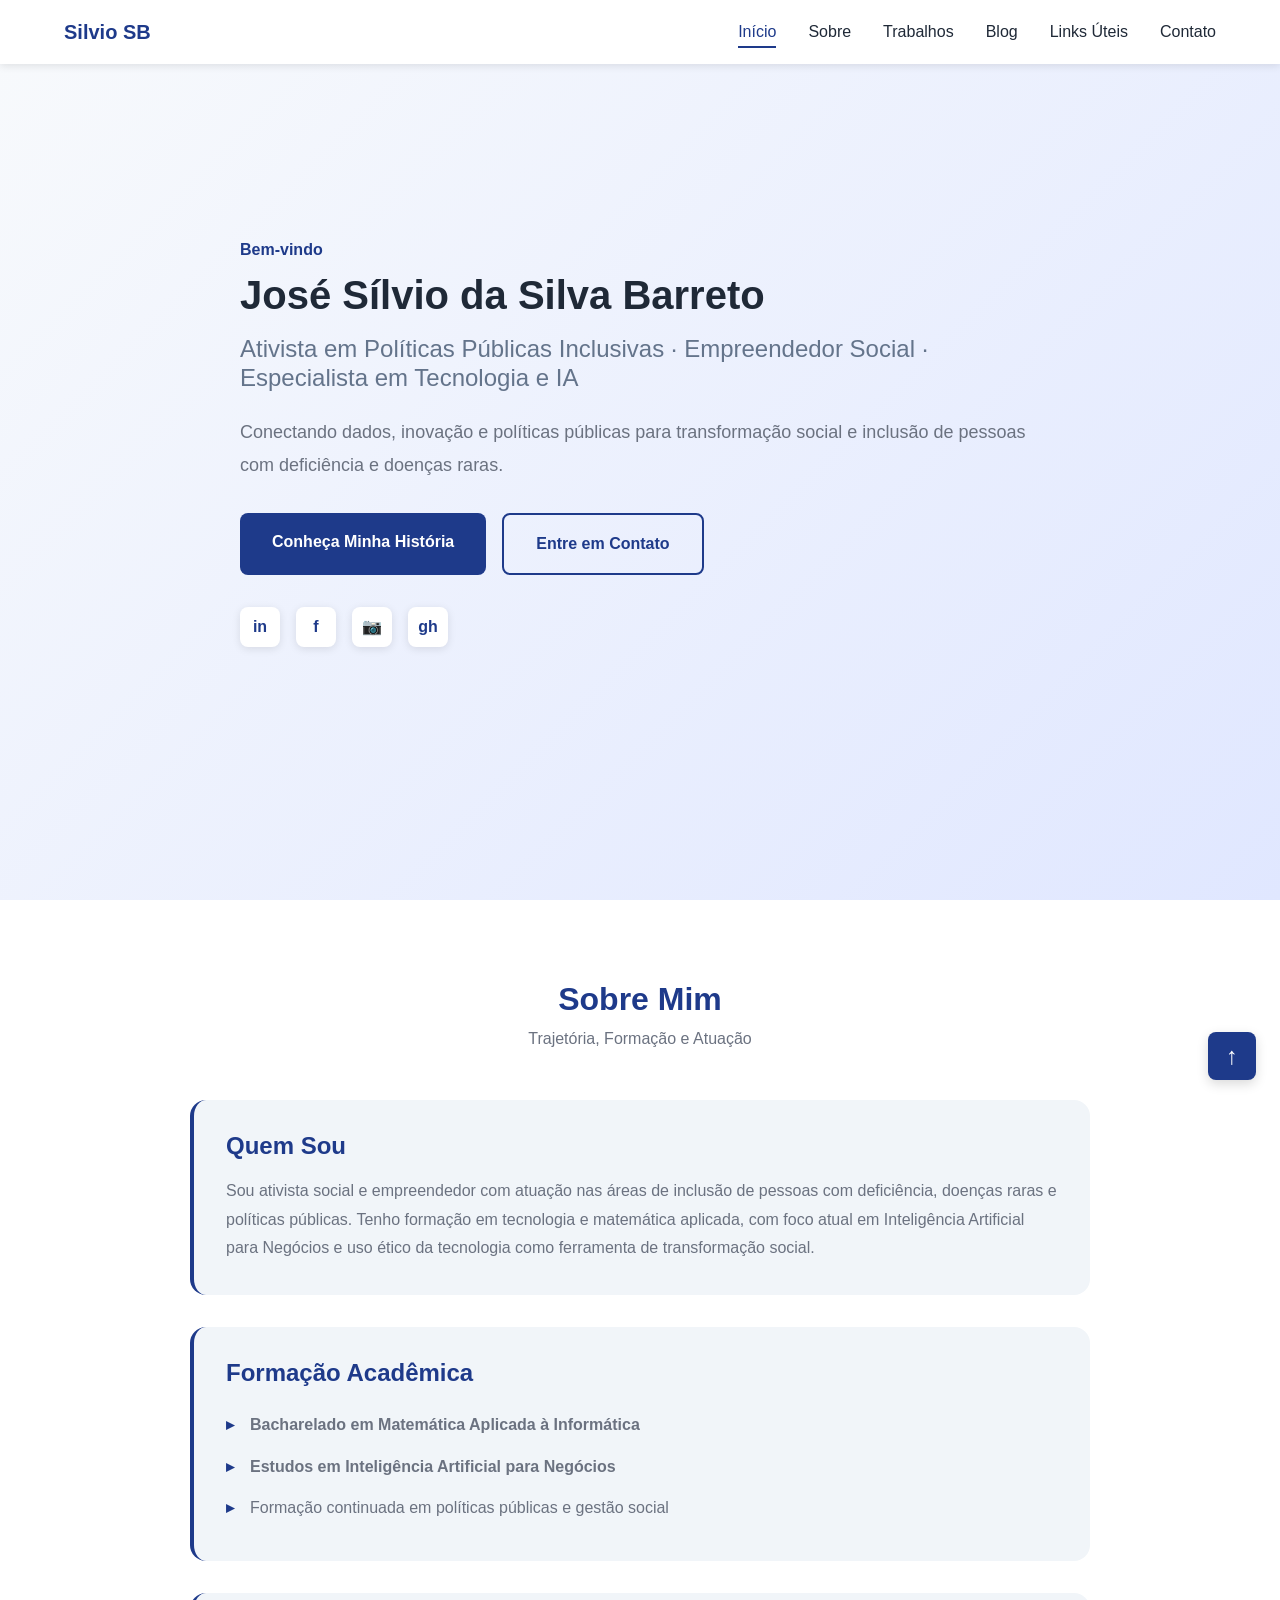
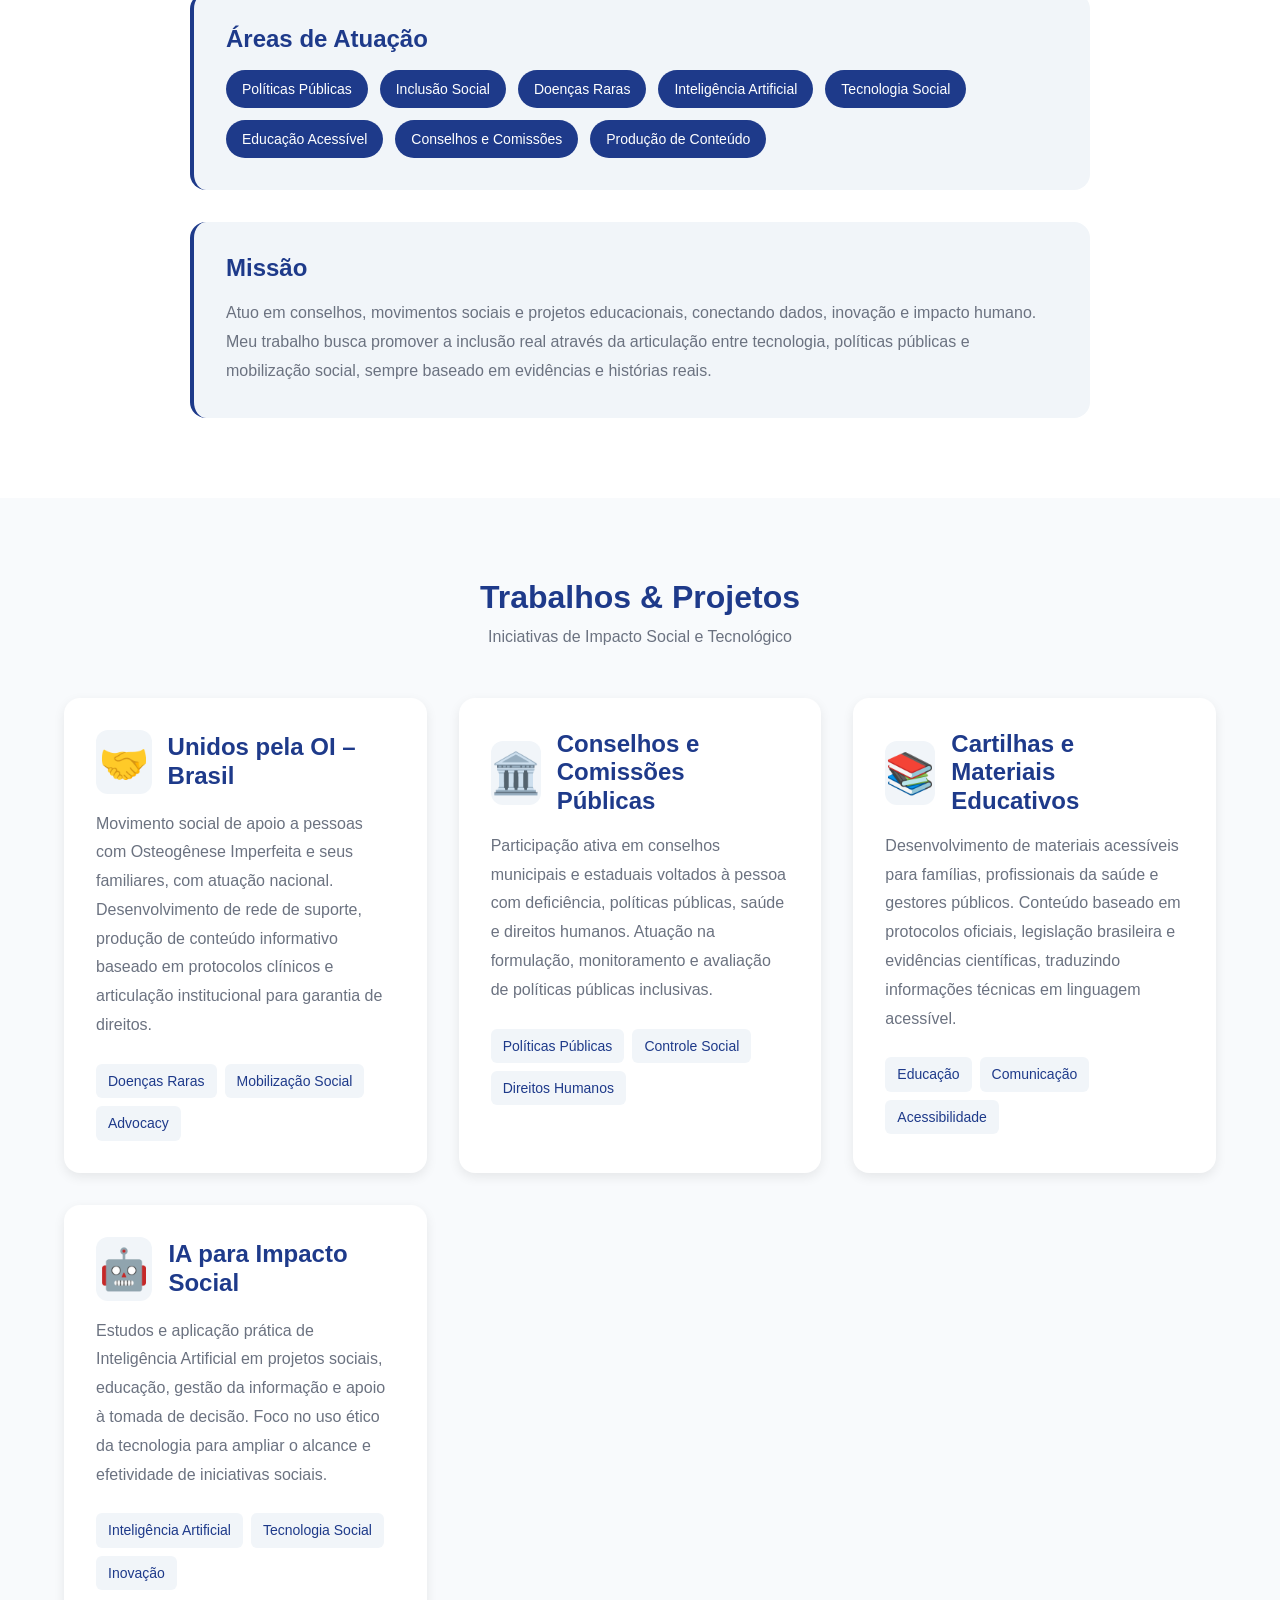
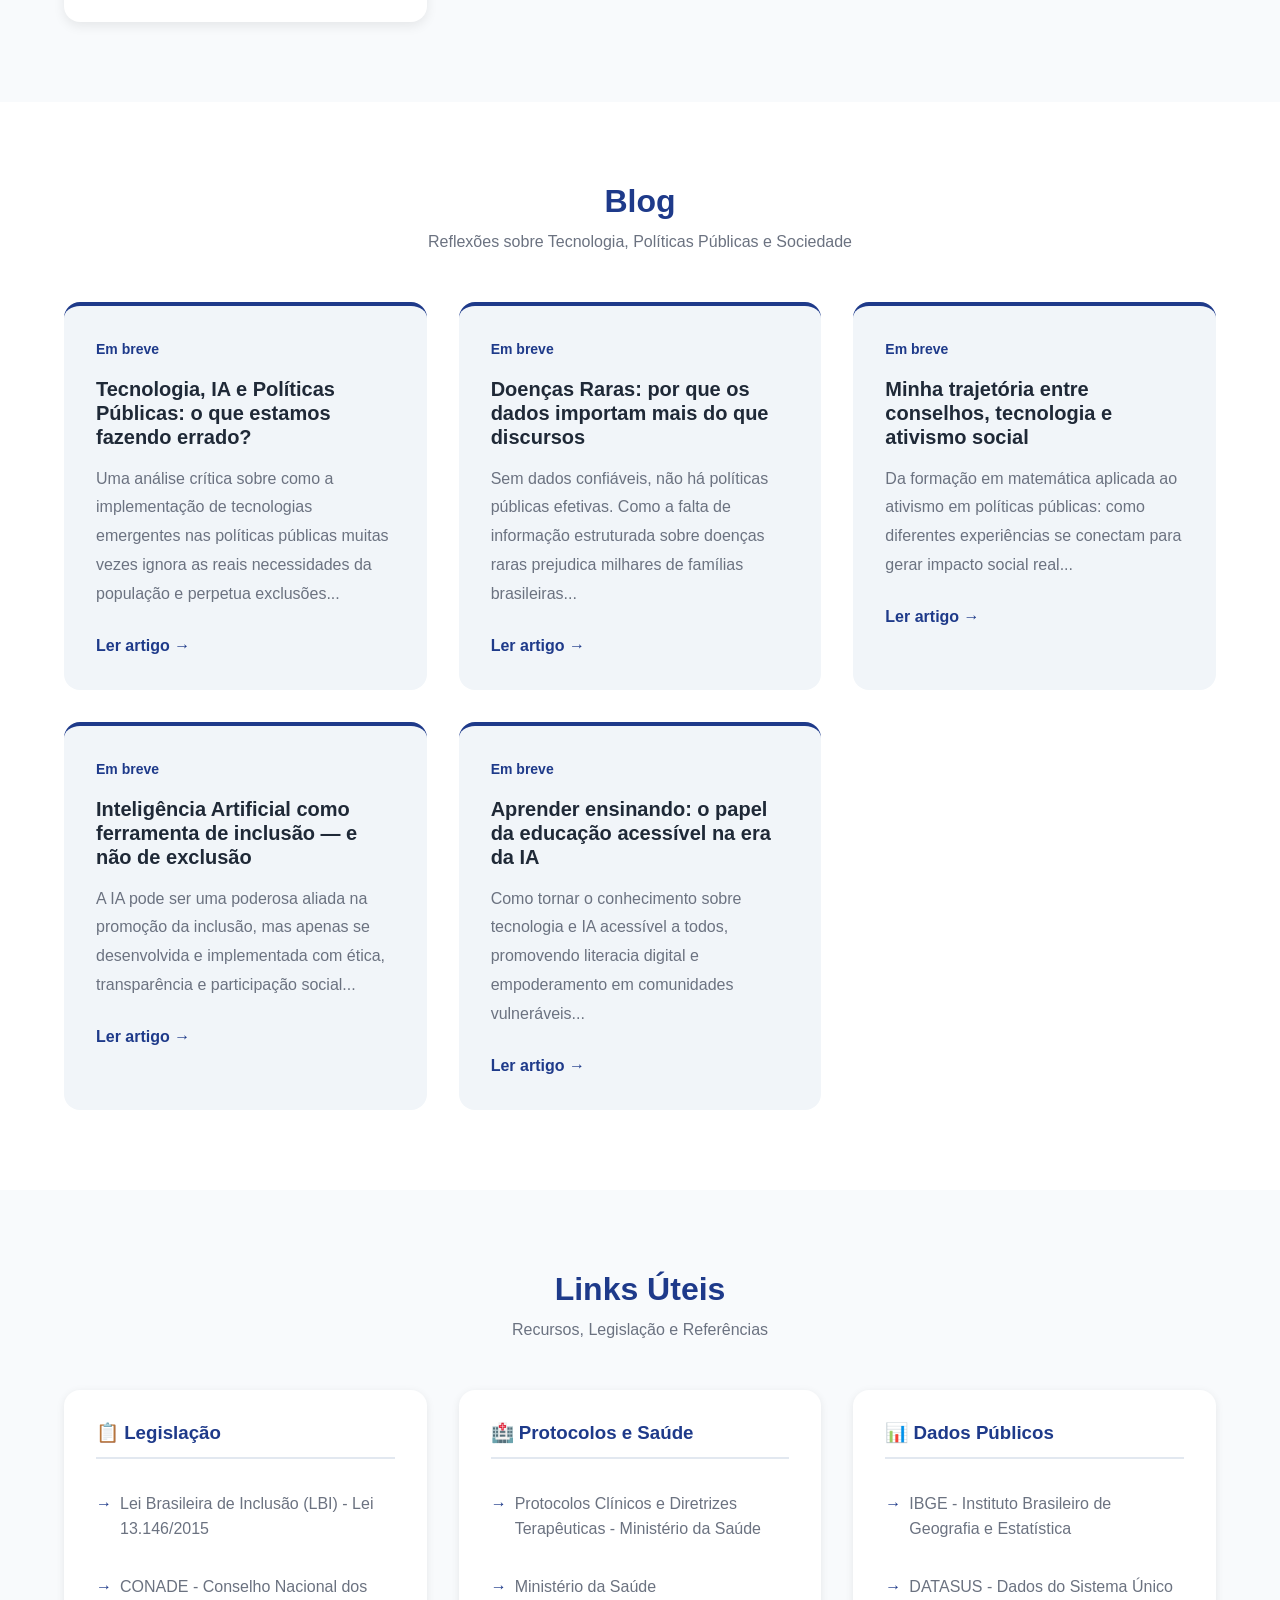
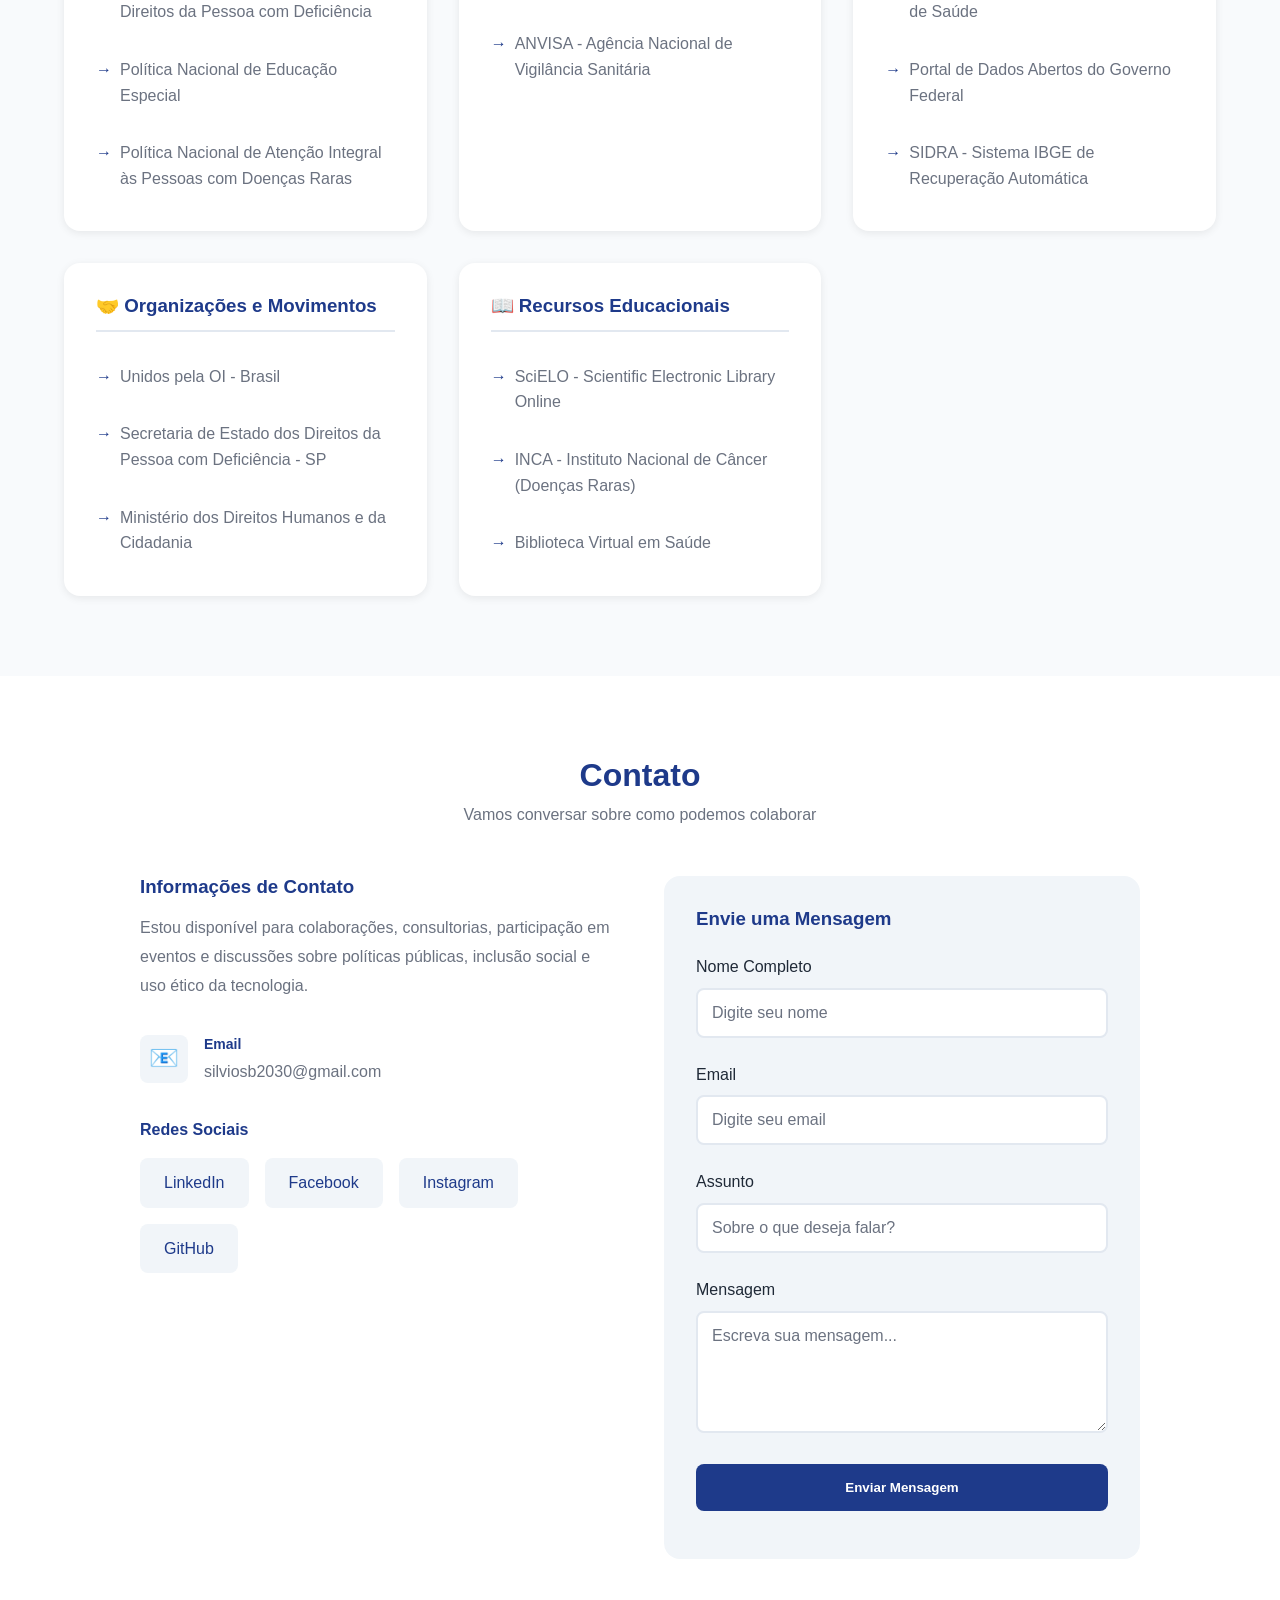
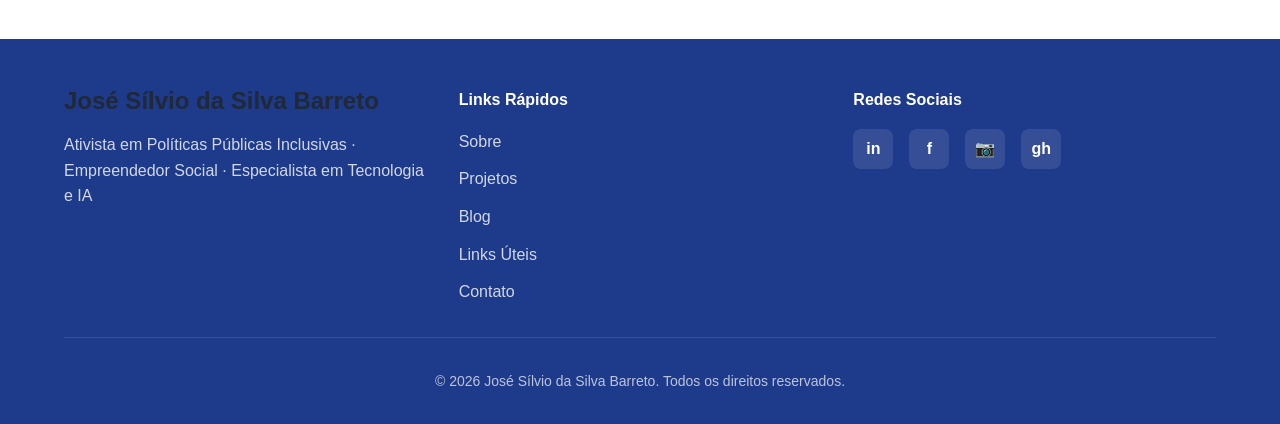
==== commit 146b76be: "Update email to silviosb2030@gmail.com and add GitHub Pages + Cloudflare deployment instructions Co-" ====
--- a/index.html
+++ b/index.html
@@ -431,7 +431,7 @@
                                 <span class="contact__data-icon">📧</span>
                                 <div>
                                     <h4 class="contact__data-title">Email</h4>
-                                    <p class="contact__data-info">contato@exemplo.com</p>
+                                    <p class="contact__data-info">silviosb2030@gmail.com</p>
                                 </div>
                             </div>
                         </div>
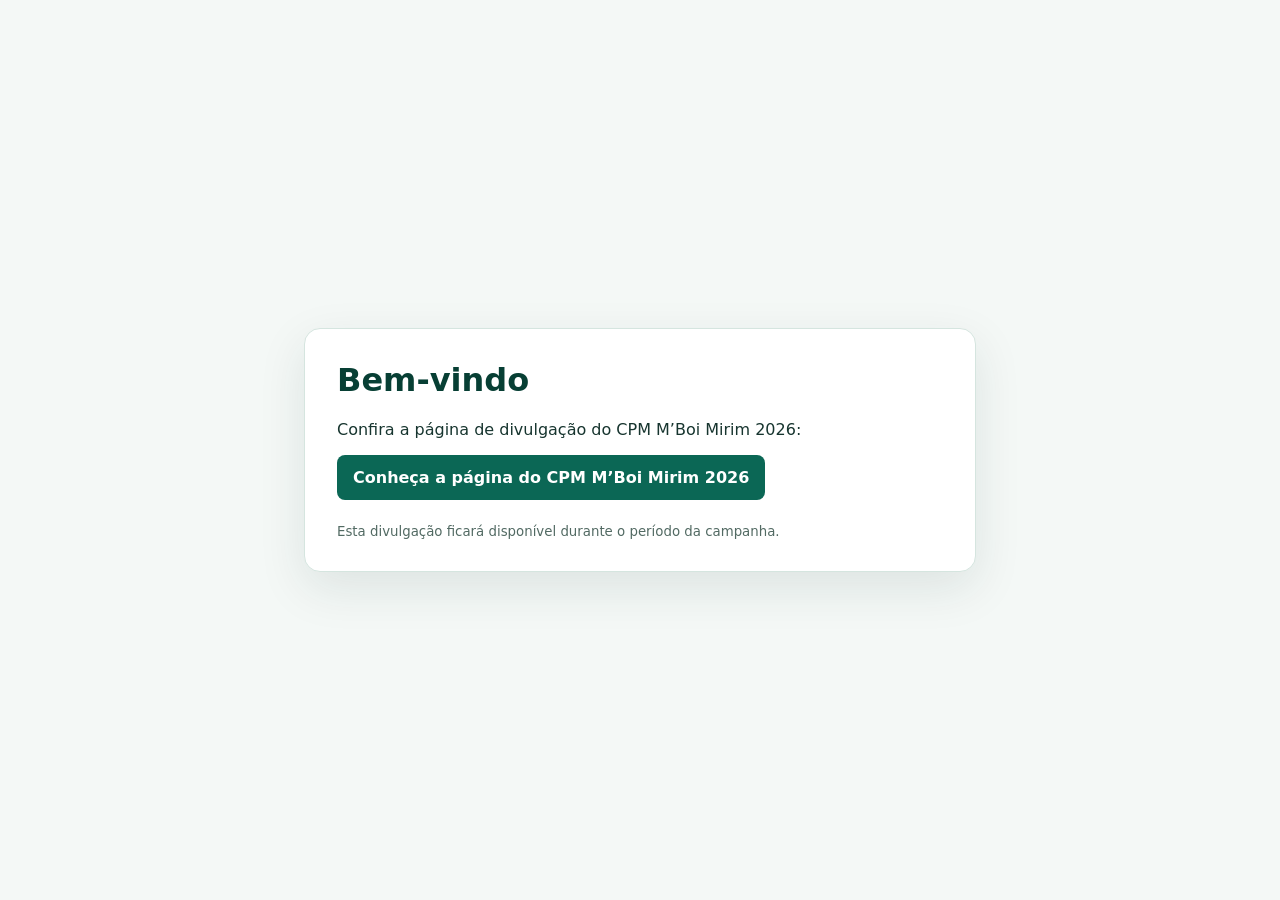
==== commit b03c3e2d: "Add CPM M'Boi Mirim campaign page Co-authored-by: Copilot <223556219+Copilot@users.noreply.github.co" ====
--- a/index.html
+++ b/index.html
@@ -1,534 +1,70 @@
-<!DOCTYPE html>
+<!doctype html>
 <html lang="pt-BR">
 <head>
-    <meta charset="UTF-8">
-    <meta name="viewport" content="width=device-width, initial-scale=1.0">
-    <meta name="description" content="José Sílvio da Silva Barreto - Ativista em Políticas Públicas Inclusivas, Empreendedor Social e Especialista em Tecnologia e IA">
-    <meta name="keywords" content="políticas públicas, inclusão, tecnologia, inteligência artificial, ativismo social, doenças raras">
-    <meta name="author" content="José Sílvio da Silva Barreto">
-    <title>Silvio SB - Ativismo, Tecnologia e Impacto Social</title>
-    <link rel="stylesheet" href="styles.css">
+  <meta charset="utf-8">
+  <meta name="viewport" content="width=device-width, initial-scale=1">
+  <meta name="description" content="Página de divulgação do CPM M’Boi Mirim 2026.">
+  <title>Silviosb — Página pessoal</title>
+  <style>
+    :root {
+      color-scheme: light;
+      font-family: system-ui, -apple-system, BlinkMacSystemFont, "Segoe UI", sans-serif;
+      color: #17352f;
+      background: #f4f8f6;
+    }
+
+    body {
+      display: grid;
+      min-height: 100vh;
+      place-items: center;
+      margin: 0;
+      padding: 1.5rem;
+      box-sizing: border-box;
+    }
+
+    main {
+      width: min(100%, 42rem);
+      padding: 2rem;
+      box-sizing: border-box;
+      background: #fff;
+      border: 1px solid #d5e5df;
+      border-radius: 1rem;
+      box-shadow: 0 1rem 3rem rgb(23 53 47 / 10%);
+    }
+
+    h1 {
+      margin-top: 0;
+      color: #073f34;
+    }
+
+    a {
+      display: inline-block;
+      padding: 0.8rem 1rem;
+      color: #fff;
+      background: #0b6755;
+      border-radius: 0.5rem;
+      font-weight: 700;
+      text-decoration: none;
+    }
+
+    a:hover,
+    a:focus-visible {
+      background: #073f34;
+    }
+
+    small {
+      display: block;
+      margin-top: 1.5rem;
+      color: #526a63;
+    }
+  </style>
 </head>
 <body>
-    <!-- ===== HEADER & NAVIGATION ===== -->
-    <header class="header" id="header">
-        <nav class="nav container">
-            <a href="#" class="nav__logo">Silvio SB</a>
-            
-            <div class="nav__menu" id="nav-menu">
-                <ul class="nav__list">
-                    <li class="nav__item"><a href="#home" class="nav__link active-link">Início</a></li>
-                    <li class="nav__item"><a href="#about" class="nav__link">Sobre</a></li>
-                    <li class="nav__item"><a href="#projects" class="nav__link">Trabalhos</a></li>
-                    <li class="nav__item"><a href="#blog" class="nav__link">Blog</a></li>
-                    <li class="nav__item"><a href="#links" class="nav__link">Links Úteis</a></li>
-                    <li class="nav__item"><a href="#contact" class="nav__link">Contato</a></li>
-                </ul>
-                
-                <div class="nav__close" id="nav-close">
-                    <i class="nav__close-icon">✕</i>
-                </div>
-            </div>
-            
-            <div class="nav__toggle" id="nav-toggle">
-                <i class="nav__toggle-icon">☰</i>
-            </div>
-        </nav>
-    </header>
-
-    <main class="main">
-        <!-- ===== HOME SECTION ===== -->
-        <section class="home section" id="home">
-            <div class="home__container container">
-                <div class="home__content">
-                    <span class="home__subtitle">Bem-vindo</span>
-                    <h1 class="home__title">José Sílvio da Silva Barreto</h1>
-                    <h2 class="home__profession">Ativista em Políticas Públicas Inclusivas · Empreendedor Social · Especialista em Tecnologia e IA</h2>
-                    <p class="home__description">
-                        Conectando dados, inovação e políticas públicas para transformação social e inclusão de pessoas com deficiência e doenças raras.
-                    </p>
-                    <div class="home__buttons">
-                        <a href="#about" class="button">Conheça Minha História</a>
-                        <a href="#contact" class="button button--ghost">Entre em Contato</a>
-                    </div>
-                </div>
-                
-                <div class="home__social">
-                    <a href="#" class="home__social-link" target="_blank" title="LinkedIn">
-                        <span class="social-icon">in</span>
-                    </a>
-                    <a href="#" class="home__social-link" target="_blank" title="Facebook">
-                        <span class="social-icon">f</span>
-                    </a>
-                    <a href="#" class="home__social-link" target="_blank" title="Instagram">
-                        <span class="social-icon">📷</span>
-                    </a>
-                    <a href="#" class="home__social-link" target="_blank" title="GitHub">
-                        <span class="social-icon">gh</span>
-                    </a>
-                </div>
-            </div>
-        </section>
-
-        <!-- ===== ABOUT SECTION ===== -->
-        <section class="about section" id="about">
-            <div class="container">
-                <h2 class="section__title">Sobre Mim</h2>
-                <p class="section__subtitle">Trajetória, Formação e Atuação</p>
-                
-                <div class="about__container">
-                    <div class="about__content">
-                        <div class="about__card">
-                            <h3 class="about__card-title">Quem Sou</h3>
-                            <p class="about__card-text">
-                                Sou ativista social e empreendedor com atuação nas áreas de inclusão de pessoas com deficiência, 
-                                doenças raras e políticas públicas. Tenho formação em tecnologia e matemática aplicada, com foco 
-                                atual em Inteligência Artificial para Negócios e uso ético da tecnologia como ferramenta de 
-                                transformação social.
-                            </p>
-                        </div>
-                        
-                        <div class="about__card">
-                            <h3 class="about__card-title">Formação Acadêmica</h3>
-                            <ul class="about__list">
-                                <li><strong>Bacharelado em Matemática Aplicada à Informática</strong></li>
-                                <li><strong>Estudos em Inteligência Artificial para Negócios</strong></li>
-                                <li>Formação continuada em políticas públicas e gestão social</li>
-                            </ul>
-                        </div>
-                        
-                        <div class="about__card">
-                            <h3 class="about__card-title">Áreas de Atuação</h3>
-                            <div class="about__areas">
-                                <span class="about__tag">Políticas Públicas</span>
-                                <span class="about__tag">Inclusão Social</span>
-                                <span class="about__tag">Doenças Raras</span>
-                                <span class="about__tag">Inteligência Artificial</span>
-                                <span class="about__tag">Tecnologia Social</span>
-                                <span class="about__tag">Educação Acessível</span>
-                                <span class="about__tag">Conselhos e Comissões</span>
-                                <span class="about__tag">Produção de Conteúdo</span>
-                            </div>
-                        </div>
-                        
-                        <div class="about__card">
-                            <h3 class="about__card-title">Missão</h3>
-                            <p class="about__card-text">
-                                Atuo em conselhos, movimentos sociais e projetos educacionais, conectando dados, inovação e 
-                                impacto humano. Meu trabalho busca promover a inclusão real através da articulação entre 
-                                tecnologia, políticas públicas e mobilização social, sempre baseado em evidências e 
-                                histórias reais.
-                            </p>
-                        </div>
-                    </div>
-                </div>
-            </div>
-        </section>
-
-        <!-- ===== PROJECTS SECTION ===== -->
-        <section class="projects section" id="projects">
-            <div class="container">
-                <h2 class="section__title">Trabalhos & Projetos</h2>
-                <p class="section__subtitle">Iniciativas de Impacto Social e Tecnológico</p>
-                
-                <div class="projects__container">
-                    <!-- Project 1 -->
-                    <article class="project__card">
-                        <div class="project__header">
-                            <div class="project__icon">🤝</div>
-                            <h3 class="project__title">Unidos pela OI – Brasil</h3>
-                        </div>
-                        <p class="project__description">
-                            Movimento social de apoio a pessoas com Osteogênese Imperfeita e seus familiares, com atuação 
-                            nacional. Desenvolvimento de rede de suporte, produção de conteúdo informativo baseado em 
-                            protocolos clínicos e articulação institucional para garantia de direitos.
-                        </p>
-                        <div class="project__tags">
-                            <span class="project__tag">Doenças Raras</span>
-                            <span class="project__tag">Mobilização Social</span>
-                            <span class="project__tag">Advocacy</span>
-                        </div>
-                    </article>
-                    
-                    <!-- Project 2 -->
-                    <article class="project__card">
-                        <div class="project__header">
-                            <div class="project__icon">🏛️</div>
-                            <h3 class="project__title">Conselhos e Comissões Públicas</h3>
-                        </div>
-                        <p class="project__description">
-                            Participação ativa em conselhos municipais e estaduais voltados à pessoa com deficiência, 
-                            políticas públicas, saúde e direitos humanos. Atuação na formulação, monitoramento e avaliação 
-                            de políticas públicas inclusivas.
-                        </p>
-                        <div class="project__tags">
-                            <span class="project__tag">Políticas Públicas</span>
-                            <span class="project__tag">Controle Social</span>
-                            <span class="project__tag">Direitos Humanos</span>
-                        </div>
-                    </article>
-                    
-                    <!-- Project 3 -->
-                    <article class="project__card">
-                        <div class="project__header">
-                            <div class="project__icon">📚</div>
-                            <h3 class="project__title">Cartilhas e Materiais Educativos</h3>
-                        </div>
-                        <p class="project__description">
-                            Desenvolvimento de materiais acessíveis para famílias, profissionais da saúde e gestores 
-                            públicos. Conteúdo baseado em protocolos oficiais, legislação brasileira e evidências 
-                            científicas, traduzindo informações técnicas em linguagem acessível.
-                        </p>
-                        <div class="project__tags">
-                            <span class="project__tag">Educação</span>
-                            <span class="project__tag">Comunicação</span>
-                            <span class="project__tag">Acessibilidade</span>
-                        </div>
-                    </article>
-                    
-                    <!-- Project 4 -->
-                    <article class="project__card">
-                        <div class="project__header">
-                            <div class="project__icon">🤖</div>
-                            <h3 class="project__title">IA para Impacto Social</h3>
-                        </div>
-                        <p class="project__description">
-                            Estudos e aplicação prática de Inteligência Artificial em projetos sociais, educação, gestão 
-                            da informação e apoio à tomada de decisão. Foco no uso ético da tecnologia para ampliar o 
-                            alcance e efetividade de iniciativas sociais.
-                        </p>
-                        <div class="project__tags">
-                            <span class="project__tag">Inteligência Artificial</span>
-                            <span class="project__tag">Tecnologia Social</span>
-                            <span class="project__tag">Inovação</span>
-                        </div>
-                    </article>
-                </div>
-            </div>
-        </section>
-
-        <!-- ===== BLOG SECTION ===== -->
-        <section class="blog section" id="blog">
-            <div class="container">
-                <h2 class="section__title">Blog</h2>
-                <p class="section__subtitle">Reflexões sobre Tecnologia, Políticas Públicas e Sociedade</p>
-                
-                <div class="blog__container">
-                    <!-- Blog Post 1 -->
-                    <article class="blog__card">
-                        <div class="blog__date">
-                            <span class="blog__day">Em breve</span>
-                        </div>
-                        <h3 class="blog__title">Tecnologia, IA e Políticas Públicas: o que estamos fazendo errado?</h3>
-                        <p class="blog__excerpt">
-                            Uma análise crítica sobre como a implementação de tecnologias emergentes nas políticas públicas 
-                            muitas vezes ignora as reais necessidades da população e perpetua exclusões...
-                        </p>
-                        <a href="#" class="blog__link">Ler artigo →</a>
-                    </article>
-                    
-                    <!-- Blog Post 2 -->
-                    <article class="blog__card">
-                        <div class="blog__date">
-                            <span class="blog__day">Em breve</span>
-                        </div>
-                        <h3 class="blog__title">Doenças Raras: por que os dados importam mais do que discursos</h3>
-                        <p class="blog__excerpt">
-                            Sem dados confiáveis, não há políticas públicas efetivas. Como a falta de informação 
-                            estruturada sobre doenças raras prejudica milhares de famílias brasileiras...
-                        </p>
-                        <a href="#" class="blog__link">Ler artigo →</a>
-                    </article>
-                    
-                    <!-- Blog Post 3 -->
-                    <article class="blog__card">
-                        <div class="blog__date">
-                            <span class="blog__day">Em breve</span>
-                        </div>
-                        <h3 class="blog__title">Minha trajetória entre conselhos, tecnologia e ativismo social</h3>
-                        <p class="blog__excerpt">
-                            Da formação em matemática aplicada ao ativismo em políticas públicas: como diferentes 
-                            experiências se conectam para gerar impacto social real...
-                        </p>
-                        <a href="#" class="blog__link">Ler artigo →</a>
-                    </article>
-                    
-                    <!-- Blog Post 4 -->
-                    <article class="blog__card">
-                        <div class="blog__date">
-                            <span class="blog__day">Em breve</span>
-                        </div>
-                        <h3 class="blog__title">Inteligência Artificial como ferramenta de inclusão — e não de exclusão</h3>
-                        <p class="blog__excerpt">
-                            A IA pode ser uma poderosa aliada na promoção da inclusão, mas apenas se desenvolvida e 
-                            implementada com ética, transparência e participação social...
-                        </p>
-                        <a href="#" class="blog__link">Ler artigo →</a>
-                    </article>
-                    
-                    <!-- Blog Post 5 -->
-                    <article class="blog__card">
-                        <div class="blog__date">
-                            <span class="blog__day">Em breve</span>
-                        </div>
-                        <h3 class="blog__title">Aprender ensinando: o papel da educação acessível na era da IA</h3>
-                        <p class="blog__excerpt">
-                            Como tornar o conhecimento sobre tecnologia e IA acessível a todos, promovendo literacia 
-                            digital e empoderamento em comunidades vulneráveis...
-                        </p>
-                        <a href="#" class="blog__link">Ler artigo →</a>
-                    </article>
-                </div>
-            </div>
-        </section>
-
-        <!-- ===== USEFUL LINKS SECTION ===== -->
-        <section class="links section" id="links">
-            <div class="container">
-                <h2 class="section__title">Links Úteis</h2>
-                <p class="section__subtitle">Recursos, Legislação e Referências</p>
-                
-                <div class="links__container">
-                    <!-- Legislation Links -->
-                    <div class="links__category">
-                        <h3 class="links__category-title">📋 Legislação</h3>
-                        <ul class="links__list">
-                            <li class="links__item">
-                                <a href="http://www.planalto.gov.br/ccivil_03/_ato2015-2018/2015/lei/l13146.htm" target="_blank" class="links__link">
-                                    Lei Brasileira de Inclusão (LBI) - Lei 13.146/2015
-                                </a>
-                            </li>
-                            <li class="links__item">
-                                <a href="https://www.gov.br/participamaisbrasil/conade" target="_blank" class="links__link">
-                                    CONADE - Conselho Nacional dos Direitos da Pessoa com Deficiência
-                                </a>
-                            </li>
-                            <li class="links__item">
-                                <a href="http://www.planalto.gov.br/ccivil_03/_ato2011-2014/2014/lei/l13005.htm" target="_blank" class="links__link">
-                                    Política Nacional de Educação Especial
-                                </a>
-                            </li>
-                            <li class="links__item">
-                                <a href="https://www.gov.br/saude/pt-br/acesso-a-informacao/acoes-e-programas/pnaisp" target="_blank" class="links__link">
-                                    Política Nacional de Atenção Integral às Pessoas com Doenças Raras
-                                </a>
-                            </li>
-                        </ul>
-                    </div>
-                    
-                    <!-- Health Protocols Links -->
-                    <div class="links__category">
-                        <h3 class="links__category-title">🏥 Protocolos e Saúde</h3>
-                        <ul class="links__list">
-                            <li class="links__item">
-                                <a href="https://www.gov.br/saude/pt-br/assuntos/pcdt" target="_blank" class="links__link">
-                                    Protocolos Clínicos e Diretrizes Terapêuticas - Ministério da Saúde
-                                </a>
-                            </li>
-                            <li class="links__item">
-                                <a href="https://www.gov.br/saude/pt-br" target="_blank" class="links__link">
-                                    Ministério da Saúde
-                                </a>
-                            </li>
-                            <li class="links__item">
-                                <a href="https://www.gov.br/anvisa/pt-br" target="_blank" class="links__link">
-                                    ANVISA - Agência Nacional de Vigilância Sanitária
-                                </a>
-                            </li>
-                        </ul>
-                    </div>
-                    
-                    <!-- Public Data Links -->
-                    <div class="links__category">
-                        <h3 class="links__category-title">📊 Dados Públicos</h3>
-                        <ul class="links__list">
-                            <li class="links__item">
-                                <a href="https://www.ibge.gov.br/" target="_blank" class="links__link">
-                                    IBGE - Instituto Brasileiro de Geografia e Estatística
-                                </a>
-                            </li>
-                            <li class="links__item">
-                                <a href="https://datasus.saude.gov.br/" target="_blank" class="links__link">
-                                    DATASUS - Dados do Sistema Único de Saúde
-                                </a>
-                            </li>
-                            <li class="links__item">
-                                <a href="https://www.gov.br/pt-br/dados-abertos" target="_blank" class="links__link">
-                                    Portal de Dados Abertos do Governo Federal
-                                </a>
-                            </li>
-                            <li class="links__item">
-                                <a href="https://sidra.ibge.gov.br/" target="_blank" class="links__link">
-                                    SIDRA - Sistema IBGE de Recuperação Automática
-                                </a>
-                            </li>
-                        </ul>
-                    </div>
-                    
-                    <!-- Organizations Links -->
-                    <div class="links__category">
-                        <h3 class="links__category-title">🤝 Organizações e Movimentos</h3>
-                        <ul class="links__list">
-                            <li class="links__item">
-                                <a href="#" target="_blank" class="links__link">
-                                    Unidos pela OI - Brasil
-                                </a>
-                            </li>
-                            <li class="links__item">
-                                <a href="https://www.pessoacomdeficiencia.sp.gov.br/" target="_blank" class="links__link">
-                                    Secretaria de Estado dos Direitos da Pessoa com Deficiência - SP
-                                </a>
-                            </li>
-                            <li class="links__item">
-                                <a href="https://www.gov.br/mdh/pt-br" target="_blank" class="links__link">
-                                    Ministério dos Direitos Humanos e da Cidadania
-                                </a>
-                            </li>
-                        </ul>
-                    </div>
-                    
-                    <!-- Educational Resources Links -->
-                    <div class="links__category">
-                        <h3 class="links__category-title">📖 Recursos Educacionais</h3>
-                        <ul class="links__list">
-                            <li class="links__item">
-                                <a href="https://www.scielo.br/" target="_blank" class="links__link">
-                                    SciELO - Scientific Electronic Library Online
-                                </a>
-                            </li>
-                            <li class="links__item">
-                                <a href="https://www.inca.gov.br/" target="_blank" class="links__link">
-                                    INCA - Instituto Nacional de Câncer (Doenças Raras)
-                                </a>
-                            </li>
-                            <li class="links__item">
-                                <a href="https://bvsms.saude.gov.br/" target="_blank" class="links__link">
-                                    Biblioteca Virtual em Saúde
-                                </a>
-                            </li>
-                        </ul>
-                    </div>
-                </div>
-            </div>
-        </section>
-
-        <!-- ===== CONTACT SECTION ===== -->
-        <section class="contact section" id="contact">
-            <div class="container">
-                <h2 class="section__title">Contato</h2>
-                <p class="section__subtitle">Vamos conversar sobre como podemos colaborar</p>
-                
-                <div class="contact__container">
-                    <div class="contact__info">
-                        <h3 class="contact__info-title">Informações de Contato</h3>
-                        <p class="contact__info-text">
-                            Estou disponível para colaborações, consultorias, participação em eventos e discussões 
-                            sobre políticas públicas, inclusão social e uso ético da tecnologia.
-                        </p>
-                        
-                        <div class="contact__data">
-                            <div class="contact__data-item">
-                                <span class="contact__data-icon">📧</span>
-                                <div>
-                                    <h4 class="contact__data-title">Email</h4>
-                                    <p class="contact__data-info">silviosb2030@gmail.com</p>
-                                </div>
-                            </div>
-                        </div>
-                        
-                        <div class="contact__social">
-                            <h4 class="contact__social-title">Redes Sociais</h4>
-                            <div class="contact__social-links">
-                                <a href="#" class="contact__social-link" target="_blank" title="LinkedIn">LinkedIn</a>
-                                <a href="#" class="contact__social-link" target="_blank" title="Facebook">Facebook</a>
-                                <a href="#" class="contact__social-link" target="_blank" title="Instagram">Instagram</a>
-                                <a href="#" class="contact__social-link" target="_blank" title="GitHub">GitHub</a>
-                            </div>
-                        </div>
-                    </div>
-                    
-                    <form class="contact__form" id="contact-form">
-                        <h3 class="contact__form-title">Envie uma Mensagem</h3>
-                        
-                        <div class="contact__form-div">
-                            <label for="contact-name" class="contact__form-label">Nome Completo</label>
-                            <input type="text" id="contact-name" name="name" class="contact__form-input" 
-                                   placeholder="Digite seu nome" required>
-                        </div>
-                        
-                        <div class="contact__form-div">
-                            <label for="contact-email" class="contact__form-label">Email</label>
-                            <input type="email" id="contact-email" name="email" class="contact__form-input" 
-                                   placeholder="Digite seu email" required>
-                        </div>
-                        
-                        <div class="contact__form-div">
-                            <label for="contact-subject" class="contact__form-label">Assunto</label>
-                            <input type="text" id="contact-subject" name="subject" class="contact__form-input" 
-                                   placeholder="Sobre o que deseja falar?" required>
-                        </div>
-                        
-                        <div class="contact__form-div contact__form-area">
-                            <label for="contact-message" class="contact__form-label">Mensagem</label>
-                            <textarea id="contact-message" name="message" class="contact__form-input" 
-                                      placeholder="Escreva sua mensagem..." rows="5" required></textarea>
-                        </div>
-                        
-                        <button type="submit" class="button contact__button">
-                            Enviar Mensagem
-                        </button>
-                        
-                        <p class="contact__form-message" id="contact-message-status"></p>
-                    </form>
-                </div>
-            </div>
-        </section>
-    </main>
-
-    <!-- ===== FOOTER ===== -->
-    <footer class="footer">
-        <div class="footer__container container">
-            <div class="footer__content">
-                <div class="footer__info">
-                    <h3 class="footer__title">José Sílvio da Silva Barreto</h3>
-                    <p class="footer__description">
-                        Ativista em Políticas Públicas Inclusivas · Empreendedor Social · Especialista em Tecnologia e IA
-                    </p>
-                </div>
-                
-                <div class="footer__links">
-                    <h4 class="footer__links-title">Links Rápidos</h4>
-                    <ul class="footer__list">
-                        <li><a href="#about" class="footer__link">Sobre</a></li>
-                        <li><a href="#projects" class="footer__link">Projetos</a></li>
-                        <li><a href="#blog" class="footer__link">Blog</a></li>
-                        <li><a href="#links" class="footer__link">Links Úteis</a></li>
-                        <li><a href="#contact" class="footer__link">Contato</a></li>
-                    </ul>
-                </div>
-                
-                <div class="footer__social">
-                    <h4 class="footer__social-title">Redes Sociais</h4>
-                    <div class="footer__social-links">
-                        <a href="#" class="footer__social-link" target="_blank" title="LinkedIn">in</a>
-                        <a href="#" class="footer__social-link" target="_blank" title="Facebook">f</a>
-                        <a href="#" class="footer__social-link" target="_blank" title="Instagram">📷</a>
-                        <a href="#" class="footer__social-link" target="_blank" title="GitHub">gh</a>
-                    </div>
-                </div>
-            </div>
-            
-            <div class="footer__copy">
-                <p>&copy; 2026 José Sílvio da Silva Barreto. Todos os direitos reservados.</p>
-            </div>
-        </div>
-    </footer>
-
-    <!-- Scroll to Top Button -->
-    <a href="#" class="scrolltop" id="scroll-top">
-        <i class="scrolltop__icon">↑</i>
-    </a>
-
-    <script src="script.js"></script>
+  <main>
+    <h1>Bem-vindo</h1>
+    <p>Confira a página de divulgação do CPM M’Boi Mirim 2026:</p>
+    <a href="cpm-mboi-mirim-2026.html">Conheça a página do CPM M’Boi Mirim 2026</a>
+    <small>Esta divulgação ficará disponível durante o período da campanha.</small>
+  </main>
 </body>
 </html>
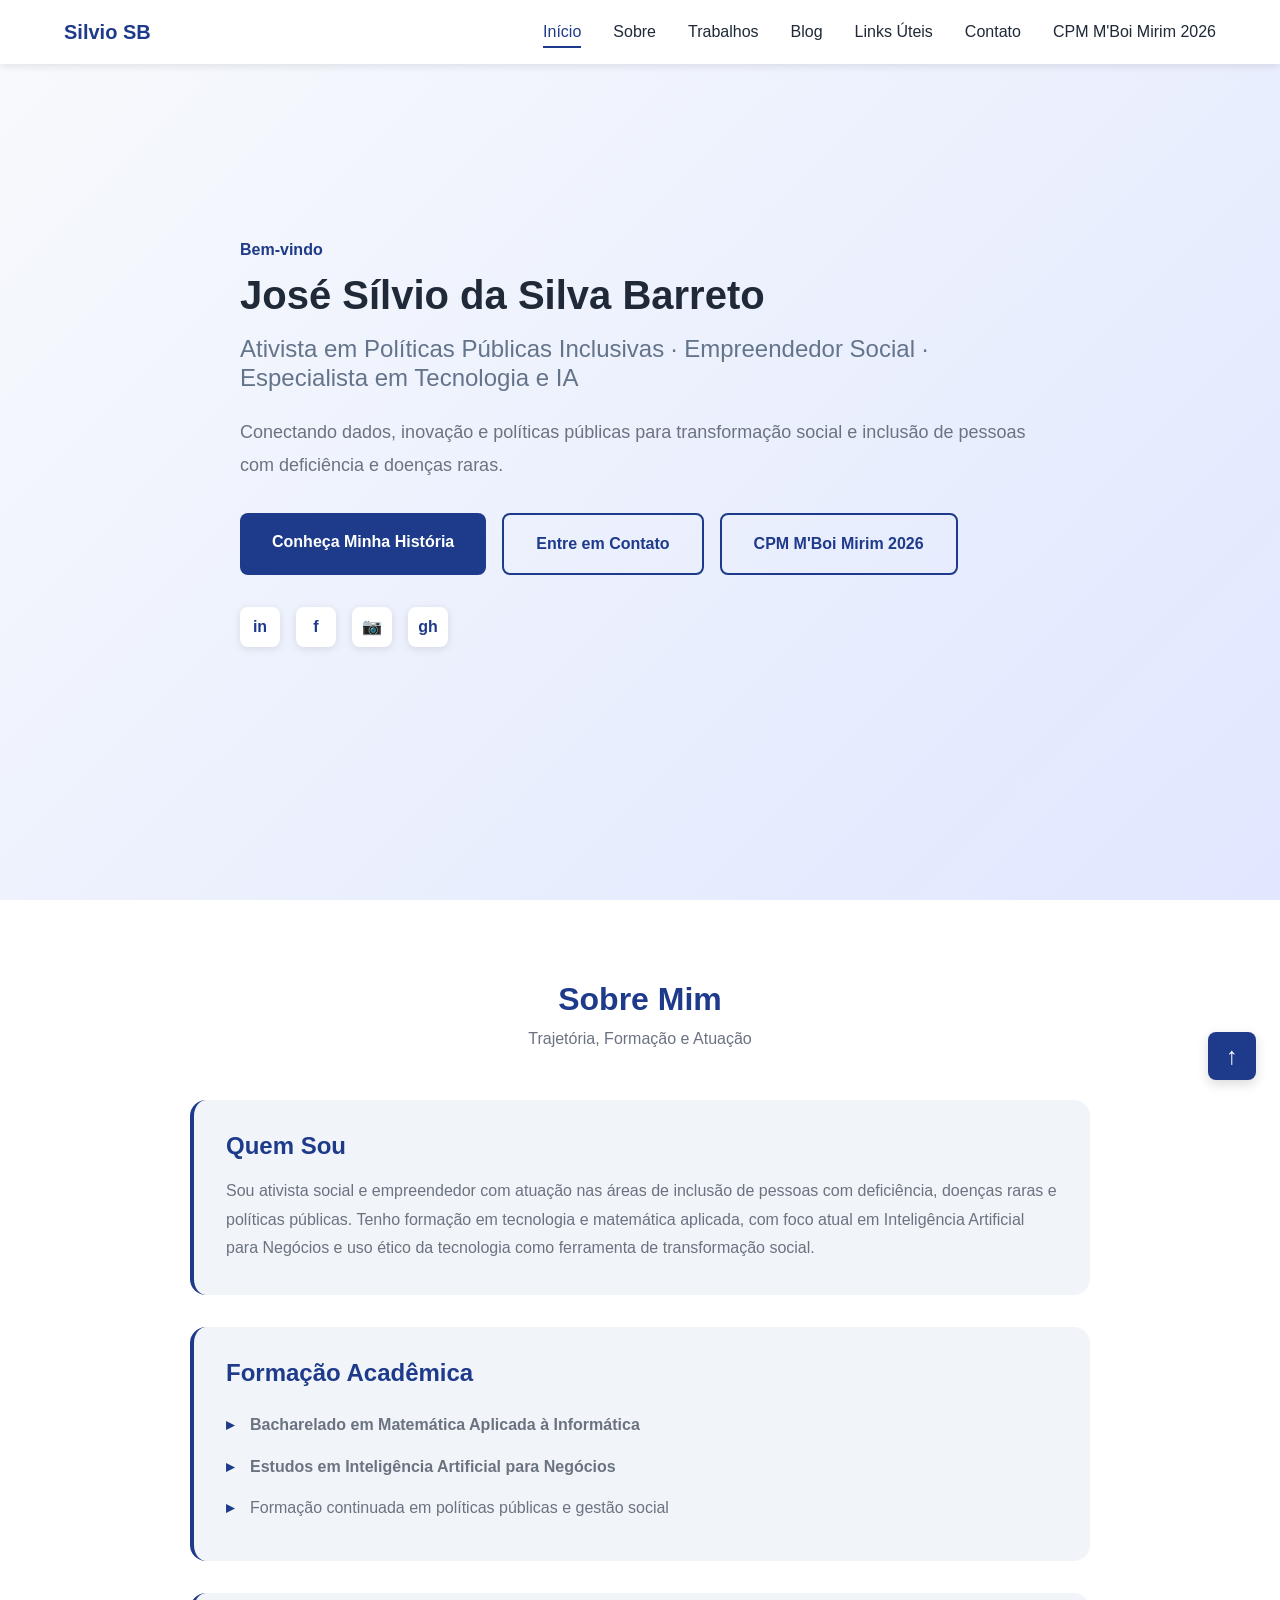
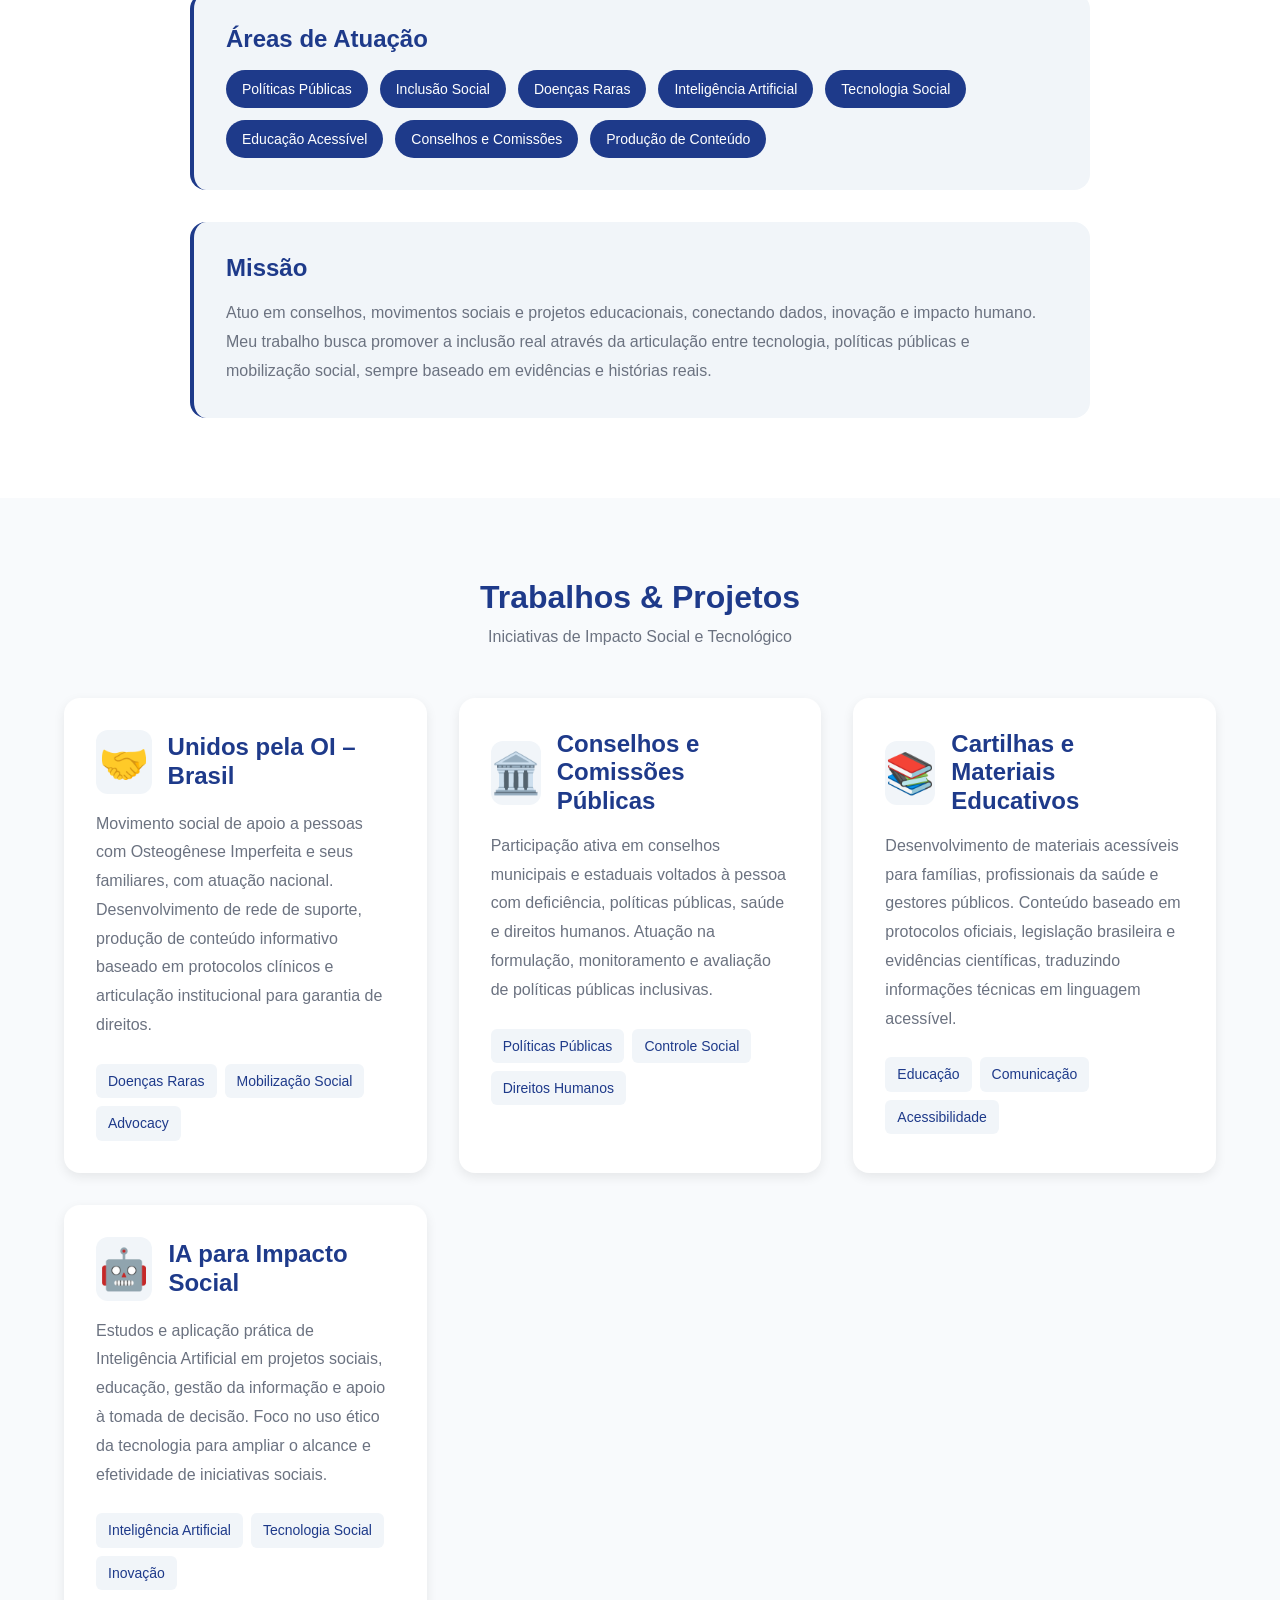
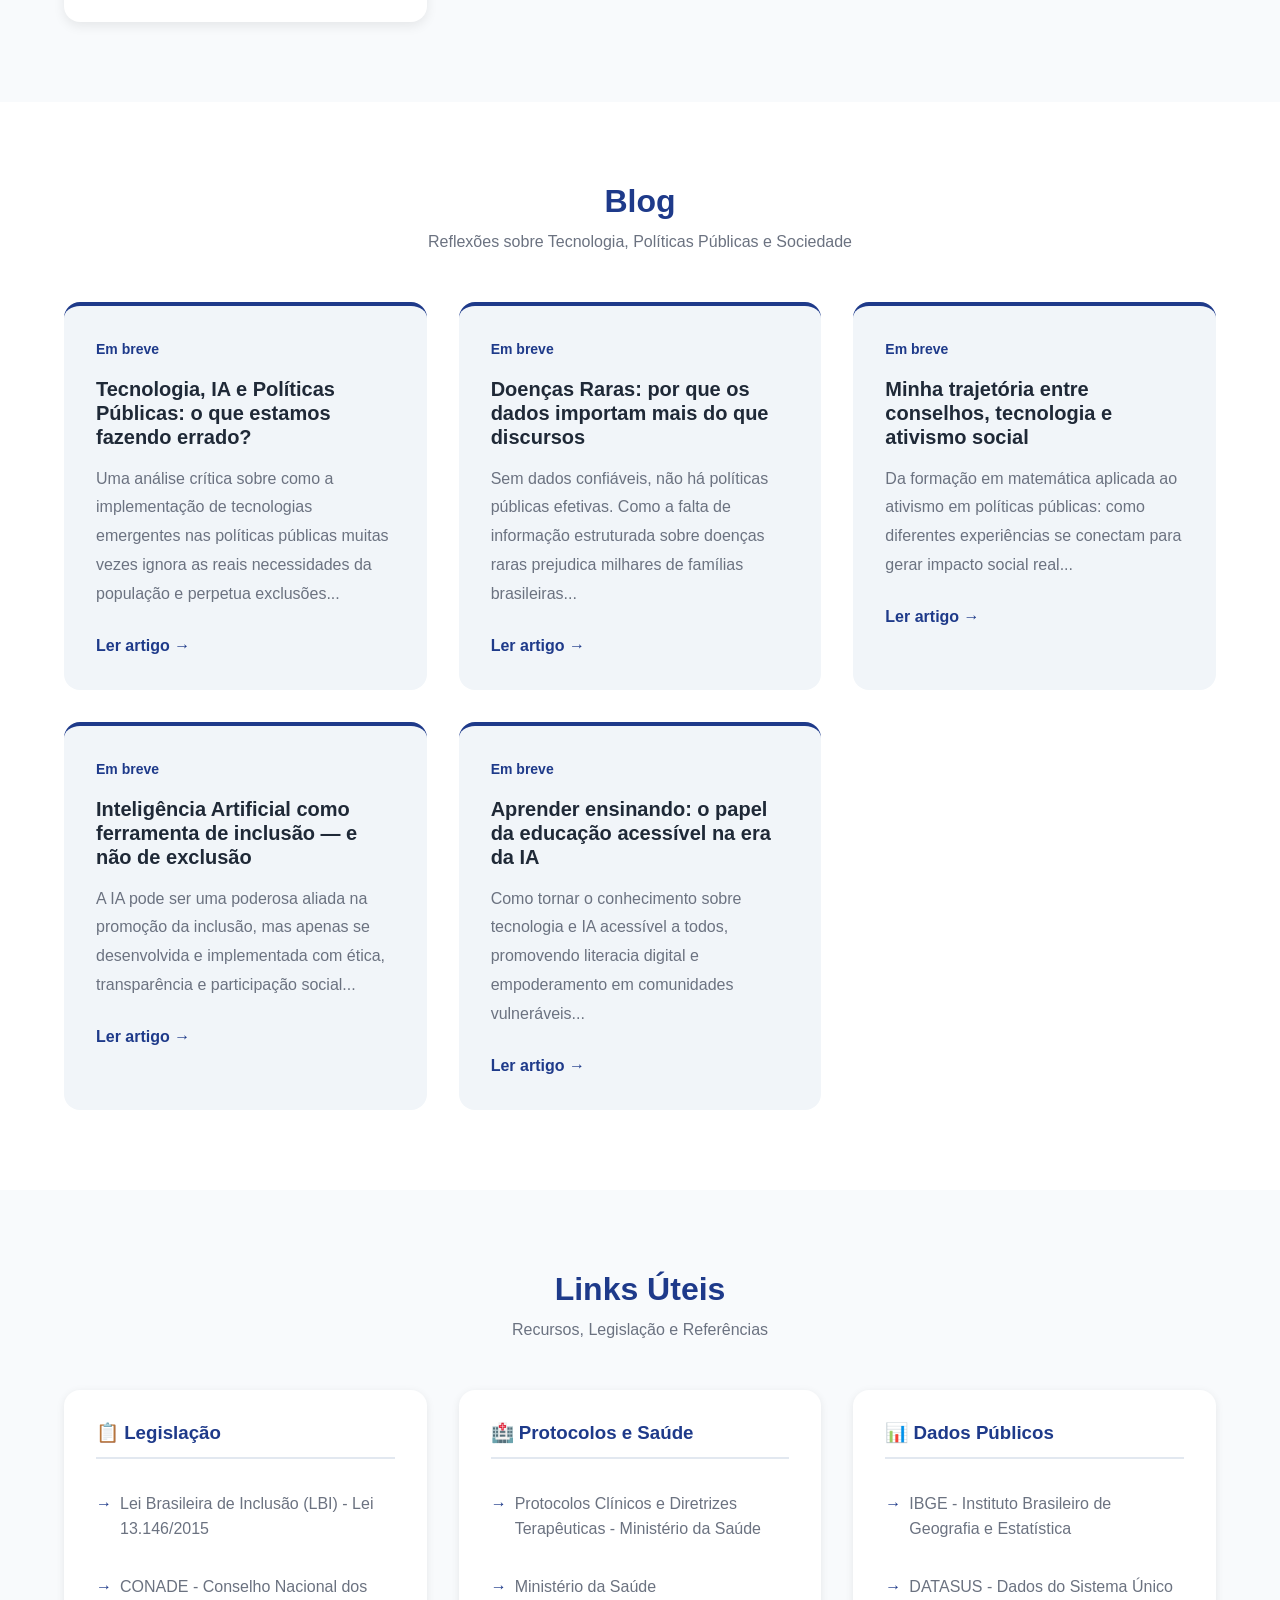
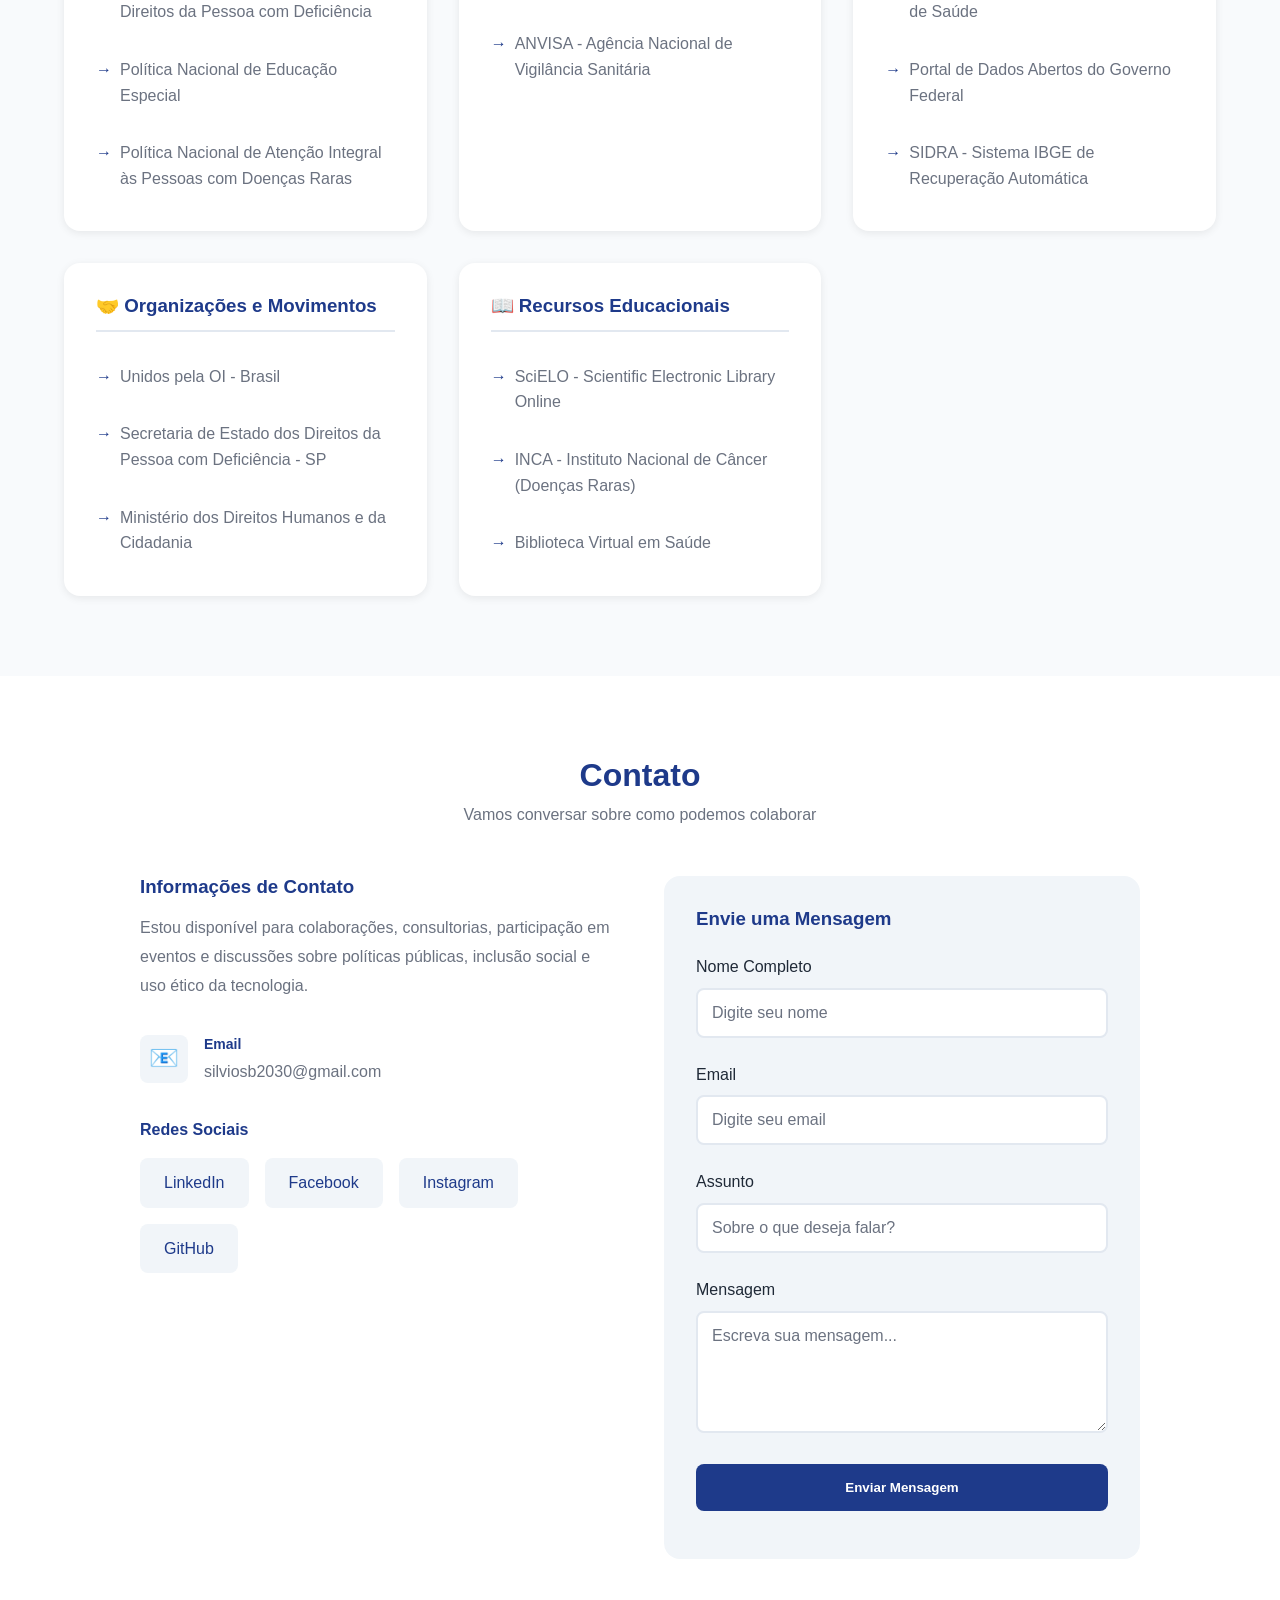
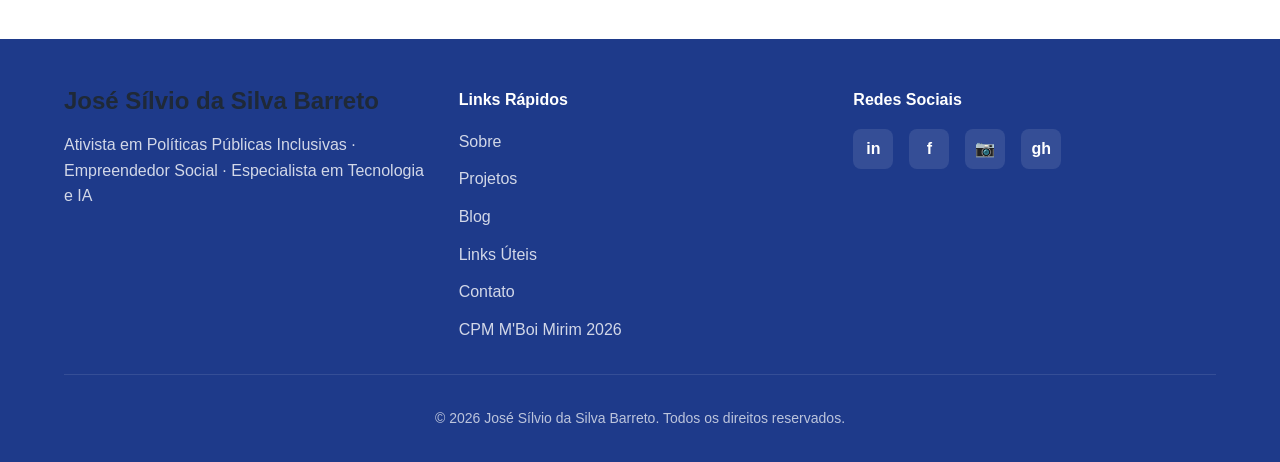
==== commit d4ca6add: "Add CPM M'Boi Mirim campaign link Co-authored-by: Copilot <223556219+Copilot@users.noreply.github.co" ====
--- a/index.html
+++ b/index.html
@@ -1,70 +1,537 @@
-<!doctype html>
+<!DOCTYPE html>
 <html lang="pt-BR">
 <head>
-  <meta charset="utf-8">
-  <meta name="viewport" content="width=device-width, initial-scale=1">
-  <meta name="description" content="Página de divulgação do CPM M’Boi Mirim 2026.">
-  <title>Silviosb — Página pessoal</title>
-  <style>
-    :root {
-      color-scheme: light;
-      font-family: system-ui, -apple-system, BlinkMacSystemFont, "Segoe UI", sans-serif;
-      color: #17352f;
-      background: #f4f8f6;
-    }
-
-    body {
-      display: grid;
-      min-height: 100vh;
-      place-items: center;
-      margin: 0;
-      padding: 1.5rem;
-      box-sizing: border-box;
-    }
-
-    main {
-      width: min(100%, 42rem);
-      padding: 2rem;
-      box-sizing: border-box;
-      background: #fff;
-      border: 1px solid #d5e5df;
-      border-radius: 1rem;
-      box-shadow: 0 1rem 3rem rgb(23 53 47 / 10%);
-    }
-
-    h1 {
-      margin-top: 0;
-      color: #073f34;
-    }
-
-    a {
-      display: inline-block;
-      padding: 0.8rem 1rem;
-      color: #fff;
-      background: #0b6755;
-      border-radius: 0.5rem;
-      font-weight: 700;
-      text-decoration: none;
-    }
-
-    a:hover,
-    a:focus-visible {
-      background: #073f34;
-    }
-
-    small {
-      display: block;
-      margin-top: 1.5rem;
-      color: #526a63;
-    }
-  </style>
+    <meta charset="UTF-8">
+    <meta name="viewport" content="width=device-width, initial-scale=1.0">
+    <meta name="description" content="José Sílvio da Silva Barreto - Ativista em Políticas Públicas Inclusivas, Empreendedor Social e Especialista em Tecnologia e IA">
+    <meta name="keywords" content="políticas públicas, inclusão, tecnologia, inteligência artificial, ativismo social, doenças raras">
+    <meta name="author" content="José Sílvio da Silva Barreto">
+    <title>Silvio SB - Ativismo, Tecnologia e Impacto Social</title>
+    <link rel="stylesheet" href="styles.css">
 </head>
 <body>
-  <main>
-    <h1>Bem-vindo</h1>
-    <p>Confira a página de divulgação do CPM M’Boi Mirim 2026:</p>
-    <a href="cpm-mboi-mirim-2026.html">Conheça a página do CPM M’Boi Mirim 2026</a>
-    <small>Esta divulgação ficará disponível durante o período da campanha.</small>
-  </main>
+    <!-- ===== HEADER & NAVIGATION ===== -->
+    <header class="header" id="header">
+        <nav class="nav container">
+            <a href="#" class="nav__logo">Silvio SB</a>
+            
+            <div class="nav__menu" id="nav-menu">
+                <ul class="nav__list">
+                    <li class="nav__item"><a href="#home" class="nav__link active-link">Início</a></li>
+                    <li class="nav__item"><a href="#about" class="nav__link">Sobre</a></li>
+                    <li class="nav__item"><a href="#projects" class="nav__link">Trabalhos</a></li>
+                    <li class="nav__item"><a href="#blog" class="nav__link">Blog</a></li>
+                    <li class="nav__item"><a href="#links" class="nav__link">Links Úteis</a></li>
+                    <li class="nav__item"><a href="#contact" class="nav__link">Contato</a></li>
+                    <li class="nav__item"><a href="cpm-mboi-mirim-2026.html" class="nav__link">CPM M'Boi Mirim 2026</a></li>
+                </ul>
+                
+                <div class="nav__close" id="nav-close">
+                    <i class="nav__close-icon">✕</i>
+                </div>
+            </div>
+            
+            <div class="nav__toggle" id="nav-toggle">
+                <i class="nav__toggle-icon">☰</i>
+            </div>
+        </nav>
+    </header>
+
+    <main class="main">
+        <!-- ===== HOME SECTION ===== -->
+        <section class="home section" id="home">
+            <div class="home__container container">
+                <div class="home__content">
+                    <span class="home__subtitle">Bem-vindo</span>
+                    <h1 class="home__title">José Sílvio da Silva Barreto</h1>
+                    <h2 class="home__profession">Ativista em Políticas Públicas Inclusivas · Empreendedor Social · Especialista em Tecnologia e IA</h2>
+                    <p class="home__description">
+                        Conectando dados, inovação e políticas públicas para transformação social e inclusão de pessoas com deficiência e doenças raras.
+                    </p>
+                    <div class="home__buttons">
+                        <a href="#about" class="button">Conheça Minha História</a>
+                        <a href="#contact" class="button button--ghost">Entre em Contato</a>
+                        <a href="cpm-mboi-mirim-2026.html" class="button button--ghost">CPM M'Boi Mirim 2026</a>
+                    </div>
+                </div>
+                
+                <div class="home__social">
+                    <a href="#" class="home__social-link" target="_blank" title="LinkedIn">
+                        <span class="social-icon">in</span>
+                    </a>
+                    <a href="#" class="home__social-link" target="_blank" title="Facebook">
+                        <span class="social-icon">f</span>
+                    </a>
+                    <a href="#" class="home__social-link" target="_blank" title="Instagram">
+                        <span class="social-icon">📷</span>
+                    </a>
+                    <a href="#" class="home__social-link" target="_blank" title="GitHub">
+                        <span class="social-icon">gh</span>
+                    </a>
+                </div>
+            </div>
+        </section>
+
+        <!-- ===== ABOUT SECTION ===== -->
+        <section class="about section" id="about">
+            <div class="container">
+                <h2 class="section__title">Sobre Mim</h2>
+                <p class="section__subtitle">Trajetória, Formação e Atuação</p>
+                
+                <div class="about__container">
+                    <div class="about__content">
+                        <div class="about__card">
+                            <h3 class="about__card-title">Quem Sou</h3>
+                            <p class="about__card-text">
+                                Sou ativista social e empreendedor com atuação nas áreas de inclusão de pessoas com deficiência, 
+                                doenças raras e políticas públicas. Tenho formação em tecnologia e matemática aplicada, com foco 
+                                atual em Inteligência Artificial para Negócios e uso ético da tecnologia como ferramenta de 
+                                transformação social.
+                            </p>
+                        </div>
+                        
+                        <div class="about__card">
+                            <h3 class="about__card-title">Formação Acadêmica</h3>
+                            <ul class="about__list">
+                                <li><strong>Bacharelado em Matemática Aplicada à Informática</strong></li>
+                                <li><strong>Estudos em Inteligência Artificial para Negócios</strong></li>
+                                <li>Formação continuada em políticas públicas e gestão social</li>
+                            </ul>
+                        </div>
+                        
+                        <div class="about__card">
+                            <h3 class="about__card-title">Áreas de Atuação</h3>
+                            <div class="about__areas">
+                                <span class="about__tag">Políticas Públicas</span>
+                                <span class="about__tag">Inclusão Social</span>
+                                <span class="about__tag">Doenças Raras</span>
+                                <span class="about__tag">Inteligência Artificial</span>
+                                <span class="about__tag">Tecnologia Social</span>
+                                <span class="about__tag">Educação Acessível</span>
+                                <span class="about__tag">Conselhos e Comissões</span>
+                                <span class="about__tag">Produção de Conteúdo</span>
+                            </div>
+                        </div>
+                        
+                        <div class="about__card">
+                            <h3 class="about__card-title">Missão</h3>
+                            <p class="about__card-text">
+                                Atuo em conselhos, movimentos sociais e projetos educacionais, conectando dados, inovação e 
+                                impacto humano. Meu trabalho busca promover a inclusão real através da articulação entre 
+                                tecnologia, políticas públicas e mobilização social, sempre baseado em evidências e 
+                                histórias reais.
+                            </p>
+                        </div>
+                    </div>
+                </div>
+            </div>
+        </section>
+
+        <!-- ===== PROJECTS SECTION ===== -->
+        <section class="projects section" id="projects">
+            <div class="container">
+                <h2 class="section__title">Trabalhos & Projetos</h2>
+                <p class="section__subtitle">Iniciativas de Impacto Social e Tecnológico</p>
+                
+                <div class="projects__container">
+                    <!-- Project 1 -->
+                    <article class="project__card">
+                        <div class="project__header">
+                            <div class="project__icon">🤝</div>
+                            <h3 class="project__title">Unidos pela OI – Brasil</h3>
+                        </div>
+                        <p class="project__description">
+                            Movimento social de apoio a pessoas com Osteogênese Imperfeita e seus familiares, com atuação 
+                            nacional. Desenvolvimento de rede de suporte, produção de conteúdo informativo baseado em 
+                            protocolos clínicos e articulação institucional para garantia de direitos.
+                        </p>
+                        <div class="project__tags">
+                            <span class="project__tag">Doenças Raras</span>
+                            <span class="project__tag">Mobilização Social</span>
+                            <span class="project__tag">Advocacy</span>
+                        </div>
+                    </article>
+                    
+                    <!-- Project 2 -->
+                    <article class="project__card">
+                        <div class="project__header">
+                            <div class="project__icon">🏛️</div>
+                            <h3 class="project__title">Conselhos e Comissões Públicas</h3>
+                        </div>
+                        <p class="project__description">
+                            Participação ativa em conselhos municipais e estaduais voltados à pessoa com deficiência, 
+                            políticas públicas, saúde e direitos humanos. Atuação na formulação, monitoramento e avaliação 
+                            de políticas públicas inclusivas.
+                        </p>
+                        <div class="project__tags">
+                            <span class="project__tag">Políticas Públicas</span>
+                            <span class="project__tag">Controle Social</span>
+                            <span class="project__tag">Direitos Humanos</span>
+                        </div>
+                    </article>
+                    
+                    <!-- Project 3 -->
+                    <article class="project__card">
+                        <div class="project__header">
+                            <div class="project__icon">📚</div>
+                            <h3 class="project__title">Cartilhas e Materiais Educativos</h3>
+                        </div>
+                        <p class="project__description">
+                            Desenvolvimento de materiais acessíveis para famílias, profissionais da saúde e gestores 
+                            públicos. Conteúdo baseado em protocolos oficiais, legislação brasileira e evidências 
+                            científicas, traduzindo informações técnicas em linguagem acessível.
+                        </p>
+                        <div class="project__tags">
+                            <span class="project__tag">Educação</span>
+                            <span class="project__tag">Comunicação</span>
+                            <span class="project__tag">Acessibilidade</span>
+                        </div>
+                    </article>
+                    
+                    <!-- Project 4 -->
+                    <article class="project__card">
+                        <div class="project__header">
+                            <div class="project__icon">🤖</div>
+                            <h3 class="project__title">IA para Impacto Social</h3>
+                        </div>
+                        <p class="project__description">
+                            Estudos e aplicação prática de Inteligência Artificial em projetos sociais, educação, gestão 
+                            da informação e apoio à tomada de decisão. Foco no uso ético da tecnologia para ampliar o 
+                            alcance e efetividade de iniciativas sociais.
+                        </p>
+                        <div class="project__tags">
+                            <span class="project__tag">Inteligência Artificial</span>
+                            <span class="project__tag">Tecnologia Social</span>
+                            <span class="project__tag">Inovação</span>
+                        </div>
+                    </article>
+                </div>
+            </div>
+        </section>
+
+        <!-- ===== BLOG SECTION ===== -->
+        <section class="blog section" id="blog">
+            <div class="container">
+                <h2 class="section__title">Blog</h2>
+                <p class="section__subtitle">Reflexões sobre Tecnologia, Políticas Públicas e Sociedade</p>
+                
+                <div class="blog__container">
+                    <!-- Blog Post 1 -->
+                    <article class="blog__card">
+                        <div class="blog__date">
+                            <span class="blog__day">Em breve</span>
+                        </div>
+                        <h3 class="blog__title">Tecnologia, IA e Políticas Públicas: o que estamos fazendo errado?</h3>
+                        <p class="blog__excerpt">
+                            Uma análise crítica sobre como a implementação de tecnologias emergentes nas políticas públicas 
+                            muitas vezes ignora as reais necessidades da população e perpetua exclusões...
+                        </p>
+                        <a href="#" class="blog__link">Ler artigo →</a>
+                    </article>
+                    
+                    <!-- Blog Post 2 -->
+                    <article class="blog__card">
+                        <div class="blog__date">
+                            <span class="blog__day">Em breve</span>
+                        </div>
+                        <h3 class="blog__title">Doenças Raras: por que os dados importam mais do que discursos</h3>
+                        <p class="blog__excerpt">
+                            Sem dados confiáveis, não há políticas públicas efetivas. Como a falta de informação 
+                            estruturada sobre doenças raras prejudica milhares de famílias brasileiras...
+                        </p>
+                        <a href="#" class="blog__link">Ler artigo →</a>
+                    </article>
+                    
+                    <!-- Blog Post 3 -->
+                    <article class="blog__card">
+                        <div class="blog__date">
+                            <span class="blog__day">Em breve</span>
+                        </div>
+                        <h3 class="blog__title">Minha trajetória entre conselhos, tecnologia e ativismo social</h3>
+                        <p class="blog__excerpt">
+                            Da formação em matemática aplicada ao ativismo em políticas públicas: como diferentes 
+                            experiências se conectam para gerar impacto social real...
+                        </p>
+                        <a href="#" class="blog__link">Ler artigo →</a>
+                    </article>
+                    
+                    <!-- Blog Post 4 -->
+                    <article class="blog__card">
+                        <div class="blog__date">
+                            <span class="blog__day">Em breve</span>
+                        </div>
+                        <h3 class="blog__title">Inteligência Artificial como ferramenta de inclusão — e não de exclusão</h3>
+                        <p class="blog__excerpt">
+                            A IA pode ser uma poderosa aliada na promoção da inclusão, mas apenas se desenvolvida e 
+                            implementada com ética, transparência e participação social...
+                        </p>
+                        <a href="#" class="blog__link">Ler artigo →</a>
+                    </article>
+                    
+                    <!-- Blog Post 5 -->
+                    <article class="blog__card">
+                        <div class="blog__date">
+                            <span class="blog__day">Em breve</span>
+                        </div>
+                        <h3 class="blog__title">Aprender ensinando: o papel da educação acessível na era da IA</h3>
+                        <p class="blog__excerpt">
+                            Como tornar o conhecimento sobre tecnologia e IA acessível a todos, promovendo literacia 
+                            digital e empoderamento em comunidades vulneráveis...
+                        </p>
+                        <a href="#" class="blog__link">Ler artigo →</a>
+                    </article>
+                </div>
+            </div>
+        </section>
+
+        <!-- ===== USEFUL LINKS SECTION ===== -->
+        <section class="links section" id="links">
+            <div class="container">
+                <h2 class="section__title">Links Úteis</h2>
+                <p class="section__subtitle">Recursos, Legislação e Referências</p>
+                
+                <div class="links__container">
+                    <!-- Legislation Links -->
+                    <div class="links__category">
+                        <h3 class="links__category-title">📋 Legislação</h3>
+                        <ul class="links__list">
+                            <li class="links__item">
+                                <a href="http://www.planalto.gov.br/ccivil_03/_ato2015-2018/2015/lei/l13146.htm" target="_blank" class="links__link">
+                                    Lei Brasileira de Inclusão (LBI) - Lei 13.146/2015
+                                </a>
+                            </li>
+                            <li class="links__item">
+                                <a href="https://www.gov.br/participamaisbrasil/conade" target="_blank" class="links__link">
+                                    CONADE - Conselho Nacional dos Direitos da Pessoa com Deficiência
+                                </a>
+                            </li>
+                            <li class="links__item">
+                                <a href="http://www.planalto.gov.br/ccivil_03/_ato2011-2014/2014/lei/l13005.htm" target="_blank" class="links__link">
+                                    Política Nacional de Educação Especial
+                                </a>
+                            </li>
+                            <li class="links__item">
+                                <a href="https://www.gov.br/saude/pt-br/acesso-a-informacao/acoes-e-programas/pnaisp" target="_blank" class="links__link">
+                                    Política Nacional de Atenção Integral às Pessoas com Doenças Raras
+                                </a>
+                            </li>
+                        </ul>
+                    </div>
+                    
+                    <!-- Health Protocols Links -->
+                    <div class="links__category">
+                        <h3 class="links__category-title">🏥 Protocolos e Saúde</h3>
+                        <ul class="links__list">
+                            <li class="links__item">
+                                <a href="https://www.gov.br/saude/pt-br/assuntos/pcdt" target="_blank" class="links__link">
+                                    Protocolos Clínicos e Diretrizes Terapêuticas - Ministério da Saúde
+                                </a>
+                            </li>
+                            <li class="links__item">
+                                <a href="https://www.gov.br/saude/pt-br" target="_blank" class="links__link">
+                                    Ministério da Saúde
+                                </a>
+                            </li>
+                            <li class="links__item">
+                                <a href="https://www.gov.br/anvisa/pt-br" target="_blank" class="links__link">
+                                    ANVISA - Agência Nacional de Vigilância Sanitária
+                                </a>
+                            </li>
+                        </ul>
+                    </div>
+                    
+                    <!-- Public Data Links -->
+                    <div class="links__category">
+                        <h3 class="links__category-title">📊 Dados Públicos</h3>
+                        <ul class="links__list">
+                            <li class="links__item">
+                                <a href="https://www.ibge.gov.br/" target="_blank" class="links__link">
+                                    IBGE - Instituto Brasileiro de Geografia e Estatística
+                                </a>
+                            </li>
+                            <li class="links__item">
+                                <a href="https://datasus.saude.gov.br/" target="_blank" class="links__link">
+                                    DATASUS - Dados do Sistema Único de Saúde
+                                </a>
+                            </li>
+                            <li class="links__item">
+                                <a href="https://www.gov.br/pt-br/dados-abertos" target="_blank" class="links__link">
+                                    Portal de Dados Abertos do Governo Federal
+                                </a>
+                            </li>
+                            <li class="links__item">
+                                <a href="https://sidra.ibge.gov.br/" target="_blank" class="links__link">
+                                    SIDRA - Sistema IBGE de Recuperação Automática
+                                </a>
+                            </li>
+                        </ul>
+                    </div>
+                    
+                    <!-- Organizations Links -->
+                    <div class="links__category">
+                        <h3 class="links__category-title">🤝 Organizações e Movimentos</h3>
+                        <ul class="links__list">
+                            <li class="links__item">
+                                <a href="#" target="_blank" class="links__link">
+                                    Unidos pela OI - Brasil
+                                </a>
+                            </li>
+                            <li class="links__item">
+                                <a href="https://www.pessoacomdeficiencia.sp.gov.br/" target="_blank" class="links__link">
+                                    Secretaria de Estado dos Direitos da Pessoa com Deficiência - SP
+                                </a>
+                            </li>
+                            <li class="links__item">
+                                <a href="https://www.gov.br/mdh/pt-br" target="_blank" class="links__link">
+                                    Ministério dos Direitos Humanos e da Cidadania
+                                </a>
+                            </li>
+                        </ul>
+                    </div>
+                    
+                    <!-- Educational Resources Links -->
+                    <div class="links__category">
+                        <h3 class="links__category-title">📖 Recursos Educacionais</h3>
+                        <ul class="links__list">
+                            <li class="links__item">
+                                <a href="https://www.scielo.br/" target="_blank" class="links__link">
+                                    SciELO - Scientific Electronic Library Online
+                                </a>
+                            </li>
+                            <li class="links__item">
+                                <a href="https://www.inca.gov.br/" target="_blank" class="links__link">
+                                    INCA - Instituto Nacional de Câncer (Doenças Raras)
+                                </a>
+                            </li>
+                            <li class="links__item">
+                                <a href="https://bvsms.saude.gov.br/" target="_blank" class="links__link">
+                                    Biblioteca Virtual em Saúde
+                                </a>
+                            </li>
+                        </ul>
+                    </div>
+                </div>
+            </div>
+        </section>
+
+        <!-- ===== CONTACT SECTION ===== -->
+        <section class="contact section" id="contact">
+            <div class="container">
+                <h2 class="section__title">Contato</h2>
+                <p class="section__subtitle">Vamos conversar sobre como podemos colaborar</p>
+                
+                <div class="contact__container">
+                    <div class="contact__info">
+                        <h3 class="contact__info-title">Informações de Contato</h3>
+                        <p class="contact__info-text">
+                            Estou disponível para colaborações, consultorias, participação em eventos e discussões 
+                            sobre políticas públicas, inclusão social e uso ético da tecnologia.
+                        </p>
+                        
+                        <div class="contact__data">
+                            <div class="contact__data-item">
+                                <span class="contact__data-icon">📧</span>
+                                <div>
+                                    <h4 class="contact__data-title">Email</h4>
+                                    <p class="contact__data-info">silviosb2030@gmail.com</p>
+                                </div>
+                            </div>
+                        </div>
+                        
+                        <div class="contact__social">
+                            <h4 class="contact__social-title">Redes Sociais</h4>
+                            <div class="contact__social-links">
+                                <a href="#" class="contact__social-link" target="_blank" title="LinkedIn">LinkedIn</a>
+                                <a href="#" class="contact__social-link" target="_blank" title="Facebook">Facebook</a>
+                                <a href="#" class="contact__social-link" target="_blank" title="Instagram">Instagram</a>
+                                <a href="#" class="contact__social-link" target="_blank" title="GitHub">GitHub</a>
+                            </div>
+                        </div>
+                    </div>
+                    
+                    <form class="contact__form" id="contact-form">
+                        <h3 class="contact__form-title">Envie uma Mensagem</h3>
+                        
+                        <div class="contact__form-div">
+                            <label for="contact-name" class="contact__form-label">Nome Completo</label>
+                            <input type="text" id="contact-name" name="name" class="contact__form-input" 
+                                   placeholder="Digite seu nome" required>
+                        </div>
+                        
+                        <div class="contact__form-div">
+                            <label for="contact-email" class="contact__form-label">Email</label>
+                            <input type="email" id="contact-email" name="email" class="contact__form-input" 
+                                   placeholder="Digite seu email" required>
+                        </div>
+                        
+                        <div class="contact__form-div">
+                            <label for="contact-subject" class="contact__form-label">Assunto</label>
+                            <input type="text" id="contact-subject" name="subject" class="contact__form-input" 
+                                   placeholder="Sobre o que deseja falar?" required>
+                        </div>
+                        
+                        <div class="contact__form-div contact__form-area">
+                            <label for="contact-message" class="contact__form-label">Mensagem</label>
+                            <textarea id="contact-message" name="message" class="contact__form-input" 
+                                      placeholder="Escreva sua mensagem..." rows="5" required></textarea>
+                        </div>
+                        
+                        <button type="submit" class="button contact__button">
+                            Enviar Mensagem
+                        </button>
+                        
+                        <p class="contact__form-message" id="contact-message-status"></p>
+                    </form>
+                </div>
+            </div>
+        </section>
+    </main>
+
+    <!-- ===== FOOTER ===== -->
+    <footer class="footer">
+        <div class="footer__container container">
+            <div class="footer__content">
+                <div class="footer__info">
+                    <h3 class="footer__title">José Sílvio da Silva Barreto</h3>
+                    <p class="footer__description">
+                        Ativista em Políticas Públicas Inclusivas · Empreendedor Social · Especialista em Tecnologia e IA
+                    </p>
+                </div>
+                
+                <div class="footer__links">
+                    <h4 class="footer__links-title">Links Rápidos</h4>
+                    <ul class="footer__list">
+                        <li><a href="#about" class="footer__link">Sobre</a></li>
+                        <li><a href="#projects" class="footer__link">Projetos</a></li>
+                        <li><a href="#blog" class="footer__link">Blog</a></li>
+                        <li><a href="#links" class="footer__link">Links Úteis</a></li>
+                        <li><a href="#contact" class="footer__link">Contato</a></li>
+                        <li><a href="cpm-mboi-mirim-2026.html" class="footer__link">CPM M'Boi Mirim 2026</a></li>
+                    </ul>
+                </div>
+                
+                <div class="footer__social">
+                    <h4 class="footer__social-title">Redes Sociais</h4>
+                    <div class="footer__social-links">
+                        <a href="#" class="footer__social-link" target="_blank" title="LinkedIn">in</a>
+                        <a href="#" class="footer__social-link" target="_blank" title="Facebook">f</a>
+                        <a href="#" class="footer__social-link" target="_blank" title="Instagram">📷</a>
+                        <a href="#" class="footer__social-link" target="_blank" title="GitHub">gh</a>
+                    </div>
+                </div>
+            </div>
+            
+            <div class="footer__copy">
+                <p>&copy; 2026 José Sílvio da Silva Barreto. Todos os direitos reservados.</p>
+            </div>
+        </div>
+    </footer>
+
+    <!-- Scroll to Top Button -->
+    <a href="#" class="scrolltop" id="scroll-top">
+        <i class="scrolltop__icon">↑</i>
+    </a>
+
+    <script src="script.js"></script>
 </body>
 </html>
--- a/styles.css
+++ b/styles.css
@@ -0,0 +1,1000 @@
+/* ===== RESET E VARIÁVEIS ===== */
+* {
+    margin: 0;
+    padding: 0;
+    box-sizing: border-box;
+}
+
+:root {
+    /* Colors - Deep Blue + White + Gray Theme */
+    --primary-color: #1e3a8a;
+    --primary-dark: #1e40af;
+    --primary-light: #3b82f6;
+    --secondary-color: #64748b;
+    --text-color: #1f2937;
+    --text-light: #6b7280;
+    --white-color: #ffffff;
+    --bg-color: #f8fafc;
+    --bg-gray: #f1f5f9;
+    --border-color: #e2e8f0;
+    
+    /* Typography */
+    --body-font: -apple-system, BlinkMacSystemFont, 'Segoe UI', 'Roboto', 'Oxygen', 'Ubuntu', 'Cantarell', sans-serif;
+    --h1-font-size: 2.5rem;
+    --h2-font-size: 2rem;
+    --h3-font-size: 1.5rem;
+    --normal-font-size: 1rem;
+    --small-font-size: 0.875rem;
+    --smaller-font-size: 0.813rem;
+    
+    /* Font Weight */
+    --font-regular: 400;
+    --font-medium: 500;
+    --font-semi-bold: 600;
+    --font-bold: 700;
+    
+    /* Spacing */
+    --header-height: 4rem;
+    --section-padding: 5rem 0;
+    
+    /* Z-index */
+    --z-fixed: 100;
+    --z-modal: 1000;
+    
+    /* Transitions */
+    --transition-fast: 0.3s;
+    --transition-normal: 0.5s;
+}
+
+/* Responsive Typography */
+@media screen and (max-width: 768px) {
+    :root {
+        --h1-font-size: 2rem;
+        --h2-font-size: 1.5rem;
+        --h3-font-size: 1.25rem;
+    }
+}
+
+/* ===== BASE STYLES ===== */
+html {
+    scroll-behavior: smooth;
+}
+
+body {
+    font-family: var(--body-font);
+    font-size: var(--normal-font-size);
+    background-color: var(--bg-color);
+    color: var(--text-color);
+    line-height: 1.6;
+}
+
+h1, h2, h3 {
+    color: var(--text-color);
+    font-weight: var(--font-bold);
+    line-height: 1.2;
+}
+
+ul {
+    list-style: none;
+}
+
+a {
+    text-decoration: none;
+    color: inherit;
+}
+
+img {
+    max-width: 100%;
+    height: auto;
+    display: block;
+}
+
+button {
+    cursor: pointer;
+    border: none;
+    outline: none;
+}
+
+/* ===== REUSABLE CLASSES ===== */
+.container {
+    max-width: 1200px;
+    margin-left: auto;
+    margin-right: auto;
+    padding-left: 1.5rem;
+    padding-right: 1.5rem;
+}
+
+.section {
+    padding: var(--section-padding);
+}
+
+.section__title {
+    font-size: var(--h2-font-size);
+    color: var(--primary-color);
+    text-align: center;
+    margin-bottom: 0.5rem;
+}
+
+.section__subtitle {
+    display: block;
+    font-size: var(--normal-font-size);
+    color: var(--text-light);
+    text-align: center;
+    margin-bottom: 3rem;
+}
+
+.button {
+    display: inline-block;
+    background-color: var(--primary-color);
+    color: var(--white-color);
+    padding: 1rem 2rem;
+    border-radius: 0.5rem;
+    font-weight: var(--font-semi-bold);
+    transition: all var(--transition-fast);
+}
+
+.button:hover {
+    background-color: var(--primary-dark);
+    transform: translateY(-3px);
+    box-shadow: 0 10px 20px rgba(30, 58, 138, 0.2);
+}
+
+.button:focus {
+    outline: 2px solid var(--primary-color);
+    outline-offset: 4px;
+}
+
+.button--ghost {
+    background-color: transparent;
+    color: var(--primary-color);
+    border: 2px solid var(--primary-color);
+}
+
+.button--ghost:hover {
+    background-color: var(--primary-color);
+    color: var(--white-color);
+}
+
+/* ===== HEADER & NAVIGATION ===== */
+.header {
+    width: 100%;
+    position: fixed;
+    top: 0;
+    left: 0;
+    z-index: var(--z-fixed);
+    background-color: var(--white-color);
+    box-shadow: 0 2px 8px rgba(0, 0, 0, 0.1);
+}
+
+.nav {
+    height: var(--header-height);
+    display: flex;
+    justify-content: space-between;
+    align-items: center;
+}
+
+.nav__logo {
+    color: var(--primary-color);
+    font-weight: var(--font-bold);
+    font-size: 1.25rem;
+}
+
+.nav__logo:hover {
+    color: var(--primary-dark);
+}
+
+.nav__list {
+    display: flex;
+    column-gap: 2rem;
+}
+
+.nav__link {
+    color: var(--text-color);
+    font-weight: var(--font-medium);
+    transition: color var(--transition-fast);
+    position: relative;
+}
+
+.nav__link:hover,
+.nav__link.active-link {
+    color: var(--primary-color);
+}
+
+.nav__link::after {
+    content: '';
+    position: absolute;
+    bottom: -0.5rem;
+    left: 0;
+    width: 0;
+    height: 2px;
+    background-color: var(--primary-color);
+    transition: width var(--transition-fast);
+}
+
+.nav__link:hover::after,
+.nav__link.active-link::after {
+    width: 100%;
+}
+
+.nav__toggle,
+.nav__close {
+    display: none;
+}
+
+/* Mobile Navigation */
+@media screen and (max-width: 768px) {
+    .nav__menu {
+        position: fixed;
+        top: 0;
+        right: -100%;
+        width: 70%;
+        height: 100vh;
+        background-color: var(--white-color);
+        padding: 4rem 2rem;
+        transition: right var(--transition-normal);
+        box-shadow: -2px 0 8px rgba(0, 0, 0, 0.1);
+    }
+    
+    .nav__menu.show-menu {
+        right: 0;
+    }
+    
+    .nav__list {
+        flex-direction: column;
+        row-gap: 2rem;
+    }
+    
+    .nav__link::after {
+        display: none;
+    }
+    
+    .nav__close {
+        display: block;
+        position: absolute;
+        top: 1rem;
+        right: 1.5rem;
+        font-size: 2rem;
+        cursor: pointer;
+        color: var(--text-color);
+    }
+    
+    .nav__toggle {
+        display: block;
+        font-size: 1.5rem;
+        cursor: pointer;
+        color: var(--text-color);
+    }
+}
+
+/* ===== HOME SECTION ===== */
+.home {
+    min-height: 100vh;
+    display: flex;
+    align-items: center;
+    background: linear-gradient(135deg, #f8fafc 0%, #e0e7ff 100%);
+    padding-top: var(--header-height);
+}
+
+.home__container {
+    position: relative;
+}
+
+.home__content {
+    max-width: 800px;
+}
+
+.home__subtitle {
+    display: block;
+    font-size: var(--normal-font-size);
+    color: var(--primary-color);
+    font-weight: var(--font-semi-bold);
+    margin-bottom: 0.5rem;
+}
+
+.home__title {
+    font-size: var(--h1-font-size);
+    margin-bottom: 1rem;
+}
+
+.home__profession {
+    font-size: var(--h3-font-size);
+    color: var(--secondary-color);
+    font-weight: var(--font-medium);
+    margin-bottom: 1.5rem;
+}
+
+.home__description {
+    font-size: 1.125rem;
+    color: var(--text-light);
+    margin-bottom: 2rem;
+    line-height: 1.8;
+}
+
+.home__buttons {
+    display: flex;
+    gap: 1rem;
+    flex-wrap: wrap;
+}
+
+.home__social {
+    display: flex;
+    gap: 1rem;
+    margin-top: 2rem;
+}
+
+.home__social-link {
+    width: 2.5rem;
+    height: 2.5rem;
+    background-color: var(--white-color);
+    color: var(--primary-color);
+    border-radius: 0.5rem;
+    display: flex;
+    align-items: center;
+    justify-content: center;
+    font-weight: var(--font-semi-bold);
+    transition: all var(--transition-fast);
+    box-shadow: 0 2px 8px rgba(0, 0, 0, 0.1);
+}
+
+.home__social-link:hover {
+    background-color: var(--primary-color);
+    color: var(--white-color);
+    transform: translateY(-3px);
+}
+
+/* ===== ABOUT SECTION ===== */
+.about {
+    background-color: var(--white-color);
+}
+
+.about__container {
+    max-width: 900px;
+    margin: 0 auto;
+}
+
+.about__content {
+    display: grid;
+    gap: 2rem;
+}
+
+.about__card {
+    background-color: var(--bg-gray);
+    padding: 2rem;
+    border-radius: 1rem;
+    border-left: 4px solid var(--primary-color);
+    transition: transform var(--transition-fast), box-shadow var(--transition-fast);
+}
+
+.about__card:hover {
+    transform: translateX(5px);
+    box-shadow: 0 4px 12px rgba(0, 0, 0, 0.1);
+}
+
+.about__card-title {
+    color: var(--primary-color);
+    margin-bottom: 1rem;
+    font-size: var(--h3-font-size);
+}
+
+.about__card-text {
+    color: var(--text-light);
+    line-height: 1.8;
+}
+
+.about__list {
+    list-style: none;
+    color: var(--text-light);
+}
+
+.about__list li {
+    padding: 0.5rem 0;
+    padding-left: 1.5rem;
+    position: relative;
+}
+
+.about__list li::before {
+    content: '▸';
+    color: var(--primary-color);
+    position: absolute;
+    left: 0;
+    font-weight: bold;
+}
+
+.about__areas {
+    display: flex;
+    flex-wrap: wrap;
+    gap: 0.75rem;
+}
+
+.about__tag {
+    background-color: var(--primary-color);
+    color: var(--white-color);
+    padding: 0.5rem 1rem;
+    border-radius: 2rem;
+    font-size: var(--small-font-size);
+    font-weight: var(--font-medium);
+    transition: background-color var(--transition-fast);
+}
+
+.about__tag:hover {
+    background-color: var(--primary-dark);
+}
+
+/* ===== PROJECTS SECTION ===== */
+.projects {
+    background-color: var(--bg-color);
+}
+
+.projects__container {
+    display: grid;
+    grid-template-columns: repeat(auto-fit, minmax(300px, 1fr));
+    gap: 2rem;
+}
+
+.project__card {
+    background-color: var(--white-color);
+    padding: 2rem;
+    border-radius: 1rem;
+    box-shadow: 0 4px 12px rgba(0, 0, 0, 0.08);
+    transition: transform var(--transition-fast), box-shadow var(--transition-fast);
+}
+
+.project__card:hover {
+    transform: translateY(-5px);
+    box-shadow: 0 8px 24px rgba(0, 0, 0, 0.12);
+}
+
+.project__header {
+    display: flex;
+    align-items: center;
+    gap: 1rem;
+    margin-bottom: 1rem;
+}
+
+.project__icon {
+    font-size: 2.5rem;
+    width: 4rem;
+    height: 4rem;
+    background-color: var(--bg-gray);
+    border-radius: 0.75rem;
+    display: flex;
+    align-items: center;
+    justify-content: center;
+}
+
+.project__title {
+    color: var(--primary-color);
+    font-size: var(--h3-font-size);
+}
+
+.project__description {
+    color: var(--text-light);
+    line-height: 1.8;
+    margin-bottom: 1.5rem;
+}
+
+.project__tags {
+    display: flex;
+    flex-wrap: wrap;
+    gap: 0.5rem;
+}
+
+.project__tag {
+    background-color: var(--bg-gray);
+    color: var(--primary-color);
+    padding: 0.375rem 0.75rem;
+    border-radius: 0.375rem;
+    font-size: var(--small-font-size);
+    font-weight: var(--font-medium);
+}
+
+/* ===== BLOG SECTION ===== */
+.blog {
+    background-color: var(--white-color);
+}
+
+.blog__container {
+    display: grid;
+    grid-template-columns: repeat(auto-fit, minmax(300px, 1fr));
+    gap: 2rem;
+}
+
+.blog__card {
+    background-color: var(--bg-gray);
+    padding: 2rem;
+    border-radius: 1rem;
+    transition: transform var(--transition-fast), box-shadow var(--transition-fast);
+    border-top: 4px solid var(--primary-color);
+}
+
+.blog__card:hover {
+    transform: translateY(-5px);
+    box-shadow: 0 8px 24px rgba(0, 0, 0, 0.12);
+}
+
+.blog__date {
+    color: var(--primary-color);
+    font-size: var(--small-font-size);
+    font-weight: var(--font-semi-bold);
+    margin-bottom: 1rem;
+}
+
+.blog__title {
+    color: var(--text-color);
+    margin-bottom: 1rem;
+    font-size: 1.25rem;
+}
+
+.blog__excerpt {
+    color: var(--text-light);
+    line-height: 1.8;
+    margin-bottom: 1.5rem;
+}
+
+.blog__link {
+    color: var(--primary-color);
+    font-weight: var(--font-semi-bold);
+    transition: color var(--transition-fast);
+}
+
+.blog__link:hover {
+    color: var(--primary-dark);
+}
+
+/* ===== LINKS SECTION ===== */
+.links {
+    background-color: var(--bg-color);
+}
+
+.links__container {
+    display: grid;
+    grid-template-columns: repeat(auto-fit, minmax(300px, 1fr));
+    gap: 2rem;
+}
+
+.links__category {
+    background-color: var(--white-color);
+    padding: 2rem;
+    border-radius: 1rem;
+    box-shadow: 0 2px 8px rgba(0, 0, 0, 0.08);
+}
+
+.links__category-title {
+    color: var(--primary-color);
+    margin-bottom: 1.5rem;
+    padding-bottom: 0.75rem;
+    border-bottom: 2px solid var(--border-color);
+}
+
+.links__list {
+    display: flex;
+    flex-direction: column;
+    gap: 1rem;
+}
+
+.links__item {
+    transition: transform var(--transition-fast);
+}
+
+.links__item:hover {
+    transform: translateX(5px);
+}
+
+.links__link {
+    color: var(--text-light);
+    display: block;
+    padding: 0.5rem 0;
+    transition: color var(--transition-fast);
+    position: relative;
+    padding-left: 1.5rem;
+}
+
+.links__link::before {
+    content: '→';
+    position: absolute;
+    left: 0;
+    color: var(--primary-color);
+    transition: transform var(--transition-fast);
+}
+
+.links__link:hover {
+    color: var(--primary-color);
+}
+
+.links__link:hover::before {
+    transform: translateX(5px);
+}
+
+/* ===== CONTACT SECTION ===== */
+.contact {
+    background-color: var(--white-color);
+}
+
+.contact__container {
+    display: grid;
+    grid-template-columns: repeat(auto-fit, minmax(300px, 1fr));
+    gap: 3rem;
+    max-width: 1000px;
+    margin: 0 auto;
+}
+
+.contact__info-title {
+    color: var(--primary-color);
+    margin-bottom: 1rem;
+}
+
+.contact__info-text {
+    color: var(--text-light);
+    line-height: 1.8;
+    margin-bottom: 2rem;
+}
+
+.contact__data {
+    display: flex;
+    flex-direction: column;
+    gap: 1.5rem;
+    margin-bottom: 2rem;
+}
+
+.contact__data-item {
+    display: flex;
+    align-items: center;
+    gap: 1rem;
+}
+
+.contact__data-icon {
+    font-size: 1.5rem;
+    width: 3rem;
+    height: 3rem;
+    background-color: var(--bg-gray);
+    border-radius: 0.5rem;
+    display: flex;
+    align-items: center;
+    justify-content: center;
+}
+
+.contact__data-title {
+    color: var(--primary-color);
+    font-size: var(--small-font-size);
+    margin-bottom: 0.25rem;
+}
+
+.contact__data-info {
+    color: var(--text-light);
+}
+
+.contact__social-title {
+    color: var(--primary-color);
+    margin-bottom: 1rem;
+}
+
+.contact__social-links {
+    display: flex;
+    gap: 1rem;
+    flex-wrap: wrap;
+}
+
+.contact__social-link {
+    background-color: var(--bg-gray);
+    color: var(--primary-color);
+    padding: 0.75rem 1.5rem;
+    border-radius: 0.5rem;
+    font-weight: var(--font-medium);
+    transition: all var(--transition-fast);
+}
+
+.contact__social-link:hover {
+    background-color: var(--primary-color);
+    color: var(--white-color);
+    transform: translateY(-3px);
+}
+
+/* Contact Form */
+.contact__form {
+    background-color: var(--bg-gray);
+    padding: 2rem;
+    border-radius: 1rem;
+}
+
+.contact__form-title {
+    color: var(--primary-color);
+    margin-bottom: 1.5rem;
+}
+
+.contact__form-div {
+    margin-bottom: 1.5rem;
+}
+
+.contact__form-label {
+    display: block;
+    color: var(--text-color);
+    font-weight: var(--font-medium);
+    margin-bottom: 0.5rem;
+}
+
+.contact__form-input {
+    width: 100%;
+    padding: 0.875rem;
+    border: 2px solid var(--border-color);
+    border-radius: 0.5rem;
+    font-family: var(--body-font);
+    font-size: var(--normal-font-size);
+    color: var(--text-color);
+    background-color: var(--white-color);
+    transition: border-color var(--transition-fast);
+}
+
+.contact__form-input:focus {
+    border-color: var(--primary-color);
+    outline: none;
+}
+
+.contact__form-input::placeholder {
+    color: var(--text-light);
+}
+
+textarea.contact__form-input {
+    resize: vertical;
+    min-height: 120px;
+}
+
+.contact__button {
+    width: 100%;
+}
+
+.contact__form-message {
+    margin-top: 1rem;
+    text-align: center;
+    font-weight: var(--font-medium);
+}
+
+.contact__form-message.success {
+    color: #10b981;
+}
+
+.contact__form-message.error {
+    color: #ef4444;
+}
+
+/* ===== FOOTER ===== */
+.footer {
+    background-color: var(--primary-color);
+    color: var(--white-color);
+    padding: 3rem 0 2rem;
+}
+
+.footer__container {
+    display: flex;
+    flex-direction: column;
+    gap: 2rem;
+}
+
+.footer__content {
+    display: grid;
+    grid-template-columns: repeat(auto-fit, minmax(250px, 1fr));
+    gap: 2rem;
+}
+
+.footer__title {
+    font-size: var(--h3-font-size);
+    margin-bottom: 1rem;
+}
+
+.footer__description {
+    color: rgba(255, 255, 255, 0.8);
+    line-height: 1.6;
+}
+
+.footer__links-title,
+.footer__social-title {
+    font-size: var(--normal-font-size);
+    font-weight: var(--font-semi-bold);
+    margin-bottom: 1rem;
+}
+
+.footer__list {
+    display: flex;
+    flex-direction: column;
+    gap: 0.75rem;
+}
+
+.footer__link {
+    color: rgba(255, 255, 255, 0.8);
+    transition: color var(--transition-fast);
+}
+
+.footer__link:hover {
+    color: var(--white-color);
+    padding-left: 0.5rem;
+}
+
+.footer__social-links {
+    display: flex;
+    gap: 1rem;
+}
+
+.footer__social-link {
+    width: 2.5rem;
+    height: 2.5rem;
+    background-color: rgba(255, 255, 255, 0.1);
+    color: var(--white-color);
+    border-radius: 0.5rem;
+    display: flex;
+    align-items: center;
+    justify-content: center;
+    font-weight: var(--font-semi-bold);
+    transition: background-color var(--transition-fast);
+}
+
+.footer__social-link:hover {
+    background-color: rgba(255, 255, 255, 0.2);
+}
+
+.footer__copy {
+    text-align: center;
+    padding-top: 2rem;
+    border-top: 1px solid rgba(255, 255, 255, 0.1);
+    color: rgba(255, 255, 255, 0.7);
+    font-size: var(--small-font-size);
+}
+
+/* ===== SCROLL TO TOP BUTTON ===== */
+.scrolltop {
+    position: fixed;
+    right: 1.5rem;
+    bottom: -20%;
+    background-color: var(--primary-color);
+    color: var(--white-color);
+    width: 3rem;
+    height: 3rem;
+    border-radius: 0.5rem;
+    display: flex;
+    align-items: center;
+    justify-content: center;
+    font-size: 1.5rem;
+    z-index: var(--z-fixed);
+    transition: bottom var(--transition-fast), background-color var(--transition-fast);
+    box-shadow: 0 4px 12px rgba(0, 0, 0, 0.15);
+}
+
+.scrolltop:hover {
+    background-color: var(--primary-dark);
+}
+
+.scrolltop.show-scroll {
+    bottom: 3rem;
+}
+
+/* ===== ANIMATIONS ===== */
+@keyframes fadeInUp {
+    from {
+        opacity: 0;
+        transform: translateY(30px);
+    }
+    to {
+        opacity: 1;
+        transform: translateY(0);
+    }
+}
+
+.animate-on-scroll {
+    animation: fadeInUp 0.6s ease-out;
+}
+
+/* ===== ACCESSIBILITY ===== */
+/* Skip to main content link */
+.skip-link {
+    position: absolute;
+    top: -40px;
+    left: 0;
+    background: var(--primary-color);
+    color: var(--white-color);
+    padding: 8px;
+    text-decoration: none;
+    z-index: 100;
+}
+
+.skip-link:focus {
+    top: 0;
+}
+
+/* Focus visible styles */
+*:focus-visible {
+    outline: 2px solid var(--primary-color);
+    outline-offset: 2px;
+}
+
+/* High contrast support */
+@media (prefers-contrast: high) {
+    :root {
+        --primary-color: #0000ff;
+        --text-color: #000000;
+        --border-color: #000000;
+    }
+}
+
+/* Reduced motion support */
+@media (prefers-reduced-motion: reduce) {
+    * {
+        animation-duration: 0.01ms !important;
+        animation-iteration-count: 1 !important;
+        transition-duration: 0.01ms !important;
+    }
+    
+    html {
+        scroll-behavior: auto;
+    }
+}
+
+/* ===== RESPONSIVE DESIGN ===== */
+@media screen and (max-width: 1024px) {
+    .container {
+        padding-left: 1rem;
+        padding-right: 1rem;
+    }
+}
+
+@media screen and (max-width: 768px) {
+    .section {
+        padding: 3rem 0;
+    }
+    
+    .home__buttons {
+        flex-direction: column;
+    }
+    
+    .button {
+        width: 100%;
+        text-align: center;
+    }
+    
+    .projects__container,
+    .blog__container,
+    .links__container {
+        grid-template-columns: 1fr;
+    }
+    
+    .contact__container {
+        grid-template-columns: 1fr;
+    }
+    
+    .footer__content {
+        grid-template-columns: 1fr;
+        text-align: center;
+    }
+    
+    .footer__social-links {
+        justify-content: center;
+    }
+}
+
+@media screen and (max-width: 480px) {
+    :root {
+        --h1-font-size: 1.75rem;
+        --h2-font-size: 1.25rem;
+        --h3-font-size: 1.125rem;
+    }
+    
+    .home__social {
+        flex-wrap: wrap;
+    }
+    
+    .about__tag {
+        font-size: 0.75rem;
+        padding: 0.375rem 0.75rem;
+    }
+}
+
+/* Print styles */
+@media print {
+    .header,
+    .nav,
+    .scrolltop,
+    .contact__form {
+        display: none;
+    }
+    
+    .section {
+        page-break-inside: avoid;
+    }
+}
